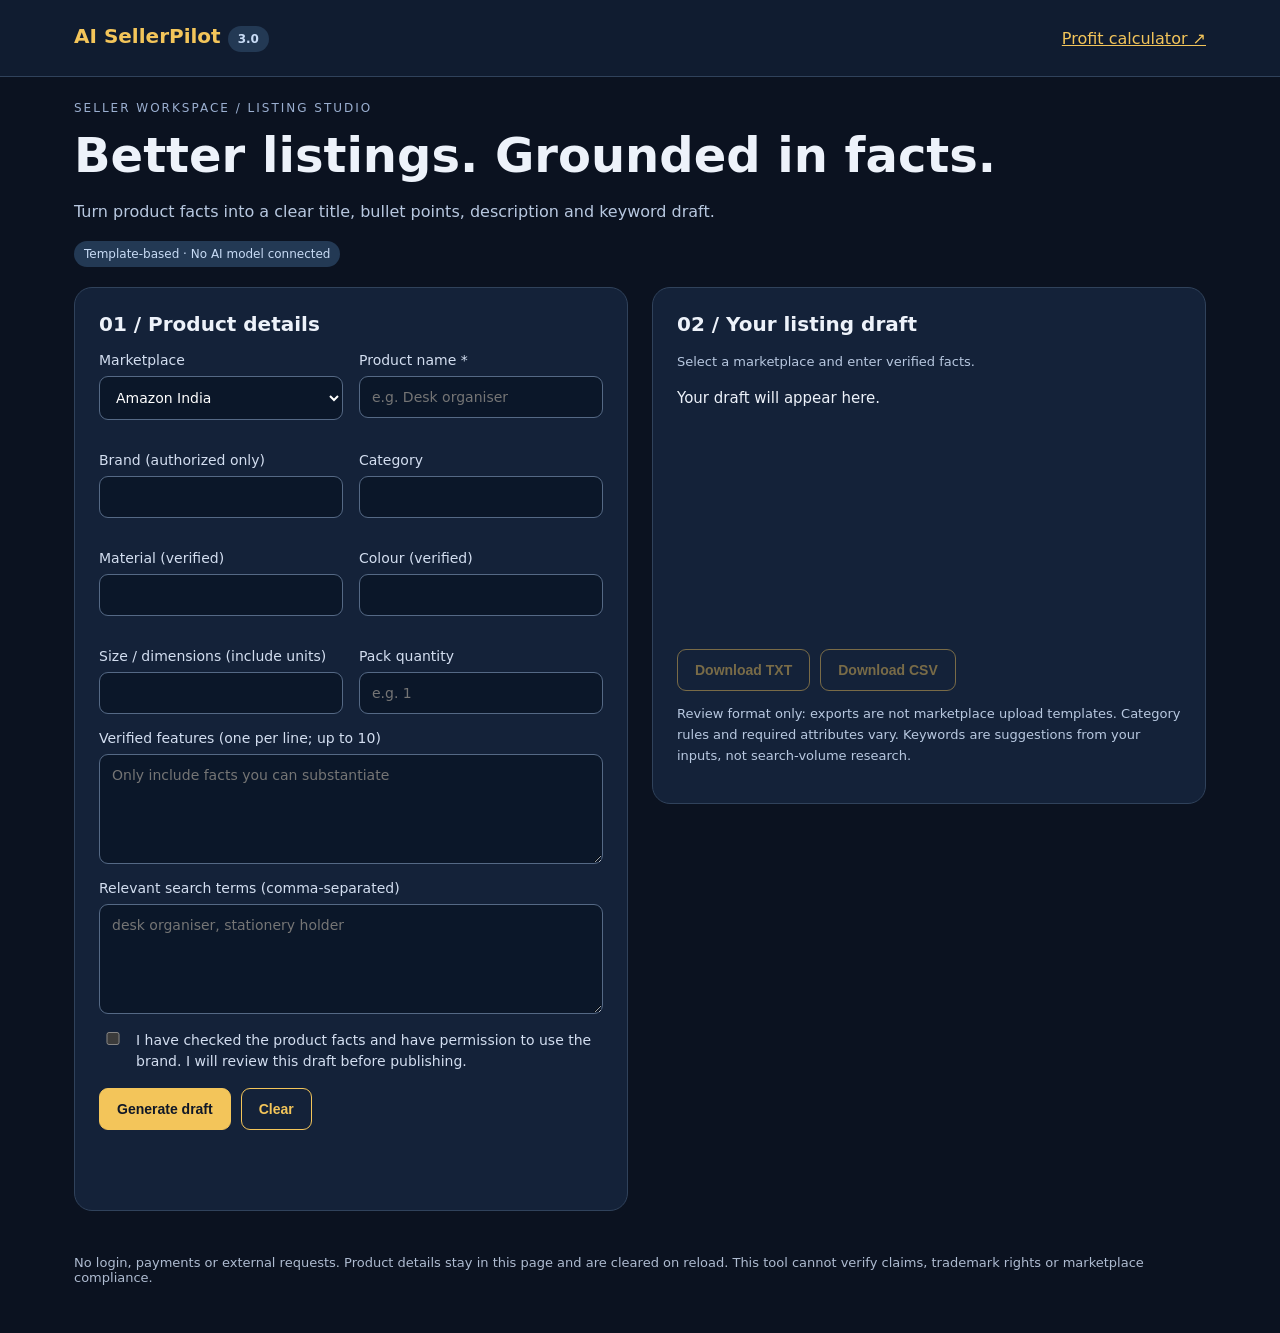
==== listing.html @ 6c06c301 "Complete Version 3.0 Listing Studio and fix profit planner Add template-based Amazon India, Flipkart" ====
<!doctype html>
<html lang="en"><head><meta charset="utf-8"><meta name="viewport" content="width=device-width,initial-scale=1"><title>Listing Studio • AI SellerPilot 3.0</title>
<style>
:root{color-scheme:dark;font:16px system-ui,sans-serif;background:#0b1220;color:#edf2fa}*{box-sizing:border-box}body{margin:0}a{color:#f3c55a}header{border-bottom:1px solid #30425b;background:#101c30}nav,main{max-width:1180px;margin:auto;padding:24px}nav{display:flex;align-items:center;justify-content:space-between;gap:20px;flex-wrap:wrap}.brand{font-size:20px;font-weight:800;text-decoration:none}.tag{color:#9bafd0;font-size:12px;letter-spacing:2px}h1{font-size:clamp(30px,5vw,48px);margin:12px 0}h2{font-size:20px;margin-top:0}p{line-height:1.6;color:#b8c8e0}.layout{display:grid;grid-template-columns:1fr 1fr;gap:24px;align-items:start}.panel{min-width:0;background:#142239;border:1px solid #30425b;border-radius:18px;padding:24px;margin:20px 0}.grid{display:grid;grid-template-columns:1fr 1fr;gap:16px}label{display:block;font-size:14px;color:#d3def0;margin-bottom:16px}input,select,textarea{display:block;width:100%;margin-top:8px;background:#0b1729;border:1px solid #556985;border-radius:9px;padding:12px;color:#fff;font:inherit}textarea{min-height:110px;resize:vertical}button{padding:12px 17px;border-radius:9px;border:1px solid #f3c55a;background:#f3c55a;color:#101827;font-weight:750;font-size:14px;cursor:pointer}button.secondary{background:transparent;color:#f3c55a}button:disabled{opacity:.45;cursor:not-allowed}.actions{display:flex;gap:10px;flex-wrap:wrap}input:focus-visible,textarea:focus-visible,select:focus-visible,button:focus-visible,a:focus-visible{outline:3px solid #85bbff;outline-offset:3px}.check{display:flex;gap:10px;align-items:flex-start;line-height:1.5}.check input{width:20px;flex-shrink:0;margin-top:2px}.note{font-size:13px}.status{min-height:24px;color:#f5d58b}pre{font:15px/1.7 system-ui;white-space:pre-wrap;overflow-wrap:anywhere;margin:0}#result{min-height:250px}.pill{display:inline-block;padding:6px 10px;background:#233954;border-radius:30px;color:#c8dbf5;font-size:12px}footer{padding:24px 0;font-size:13px;color:#aebbd0}@media(max-width:800px){.layout{grid-template-columns:1fr}.panel{margin:10px 0}nav,main{padding:16px}}@media(max-width:440px){.grid{grid-template-columns:1fr;gap:0}.panel{padding:18px}}
</style></head><body><header><nav aria-label="Main navigation"><a class="brand" href="index.html">AI SellerPilot <span class="pill">3.0</span></a><a href="index.html">Profit calculator ↗</a></nav></header><main><div class="tag">SELLER WORKSPACE / LISTING STUDIO</div><h1>Better listings. Grounded in facts.</h1><p>Turn product facts into a clear title, bullet points, description and keyword draft.</p><span class="pill">Template-based · No AI model connected</span>
<div class="layout"><section class="panel"><h2>01 / Product details</h2><form id="listing-form" novalidate><div class="grid"><label>Marketplace<select id="market"><option>Amazon India</option><option>Flipkart</option><option>Meesho</option></select></label><label>Product name *<input id="name" maxlength="120" required placeholder="e.g. Desk organiser"></label><label>Brand (authorized only)<input id="brand" maxlength="70"></label><label>Category<input id="category" maxlength="80"></label><label>Material (verified)<input id="material" maxlength="100"></label><label>Colour (verified)<input id="colour" maxlength="60"></label><label>Size / dimensions (include units)<input id="size" maxlength="100"></label><label>Pack quantity<input id="quantity" type="number" min="1" max="10000" step="1" placeholder="e.g. 1"></label></div><label>Verified features (one per line; up to 10)<textarea id="features" maxlength="2000" placeholder="Only include facts you can substantiate"></textarea></label><label>Relevant search terms (comma-separated)<textarea id="terms" maxlength="1000" placeholder="desk organiser, stationery holder"></textarea></label><label class="check"><input type="checkbox" id="confirmed">I have checked the product facts and have permission to use the brand. I will review this draft before publishing.</label><div class="actions"><button type="submit">Generate draft</button><button type="reset" class="secondary">Clear</button></div><p class="status" id="status" role="status" aria-live="polite"></p></form></section>
<section class="panel"><h2>02 / Your listing draft</h2><p class="note" id="guidance">Select a marketplace and enter verified facts.</p><pre id="result">Your draft will appear here.</pre><p class="note" id="counts"></p><div class="actions"><button id="txt" class="secondary" disabled>Download TXT</button><button id="csv" class="secondary" disabled>Download CSV</button></div><p class="note">Review format only: exports are not marketplace upload templates. Category rules and required attributes vary. Keywords are suggestions from your inputs, not search-volume research.</p></section></div><footer>No login, payments or external requests. Product details stay in this page and are cleared on reload. This tool cannot verify claims, trademark rights or marketplace compliance.</footer></main>
<script src="listing.js"></script></body></html>
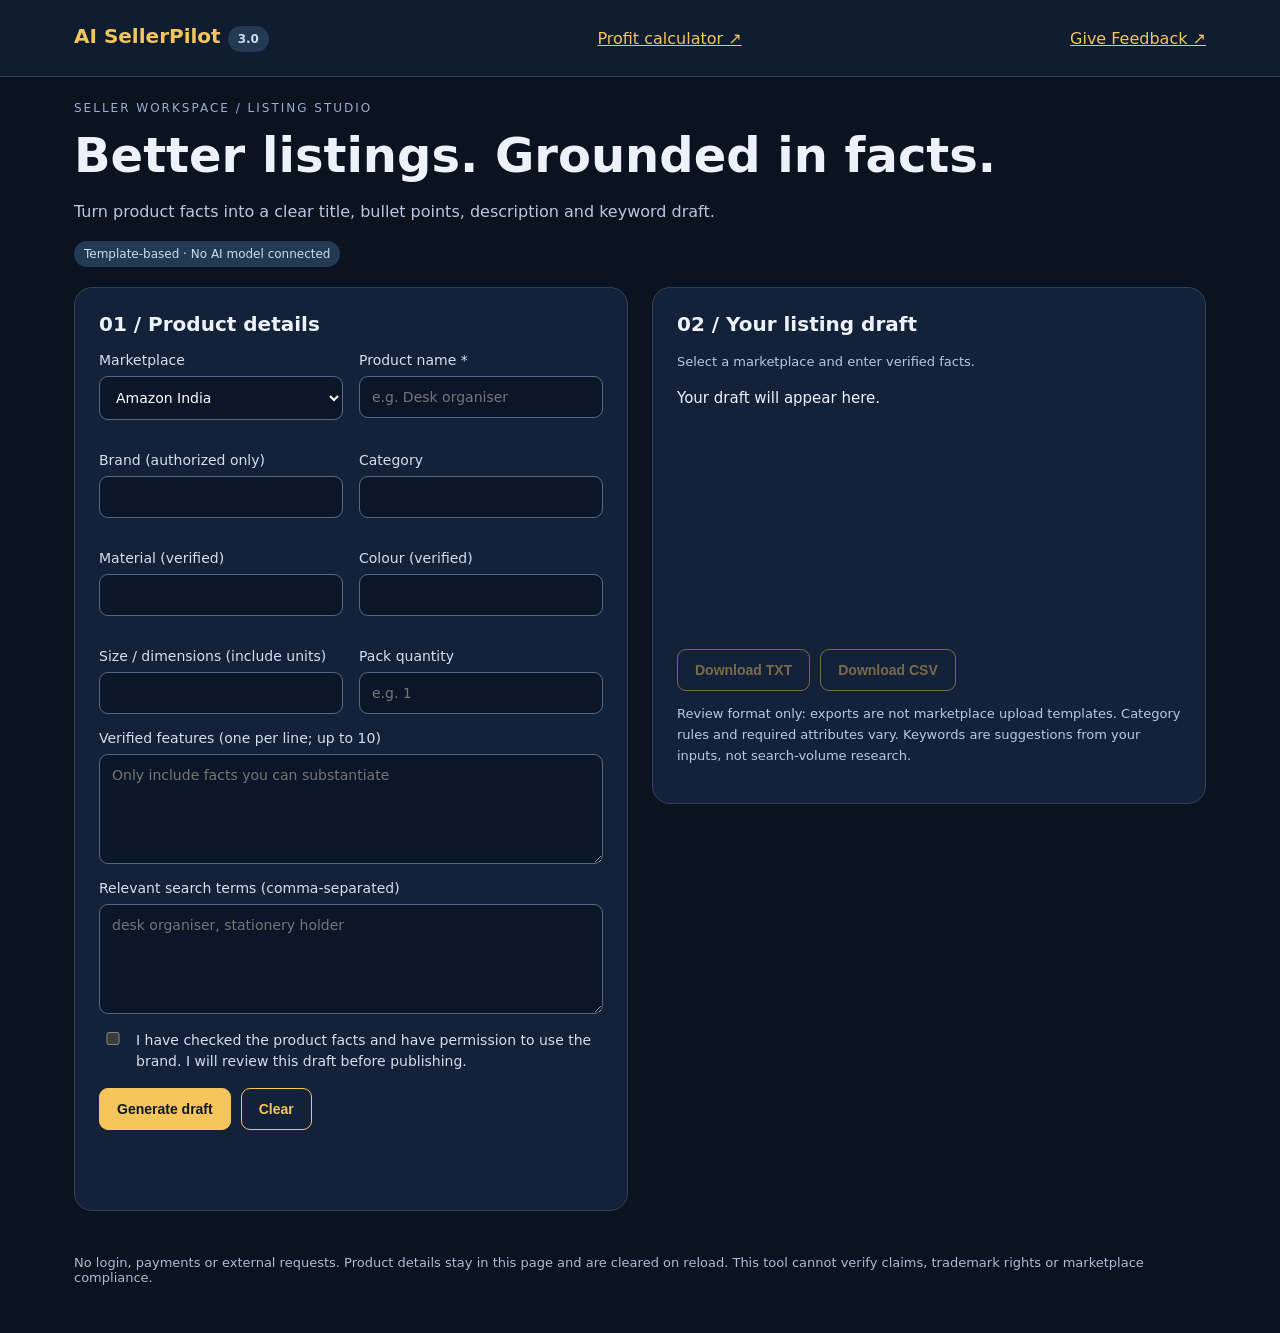
==== commit 39aa55af: "Add accessible feedback form link to listing.html" ====
--- a/listing.html
+++ b/listing.html
@@ -2,7 +2,7 @@
 <html lang="en"><head><meta charset="utf-8"><meta name="viewport" content="width=device-width,initial-scale=1"><title>Listing Studio • AI SellerPilot 3.0</title>
 <style>
 :root{color-scheme:dark;font:16px system-ui,sans-serif;background:#0b1220;color:#edf2fa}*{box-sizing:border-box}body{margin:0}a{color:#f3c55a}header{border-bottom:1px solid #30425b;background:#101c30}nav,main{max-width:1180px;margin:auto;padding:24px}nav{display:flex;align-items:center;justify-content:space-between;gap:20px;flex-wrap:wrap}.brand{font-size:20px;font-weight:800;text-decoration:none}.tag{color:#9bafd0;font-size:12px;letter-spacing:2px}h1{font-size:clamp(30px,5vw,48px);margin:12px 0}h2{font-size:20px;margin-top:0}p{line-height:1.6;color:#b8c8e0}.layout{display:grid;grid-template-columns:1fr 1fr;gap:24px;align-items:start}.panel{min-width:0;background:#142239;border:1px solid #30425b;border-radius:18px;padding:24px;margin:20px 0}.grid{display:grid;grid-template-columns:1fr 1fr;gap:16px}label{display:block;font-size:14px;color:#d3def0;margin-bottom:16px}input,select,textarea{display:block;width:100%;margin-top:8px;background:#0b1729;border:1px solid #556985;border-radius:9px;padding:12px;color:#fff;font:inherit}textarea{min-height:110px;resize:vertical}button{padding:12px 17px;border-radius:9px;border:1px solid #f3c55a;background:#f3c55a;color:#101827;font-weight:750;font-size:14px;cursor:pointer}button.secondary{background:transparent;color:#f3c55a}button:disabled{opacity:.45;cursor:not-allowed}.actions{display:flex;gap:10px;flex-wrap:wrap}input:focus-visible,textarea:focus-visible,select:focus-visible,button:focus-visible,a:focus-visible{outline:3px solid #85bbff;outline-offset:3px}.check{display:flex;gap:10px;align-items:flex-start;line-height:1.5}.check input{width:20px;flex-shrink:0;margin-top:2px}.note{font-size:13px}.status{min-height:24px;color:#f5d58b}pre{font:15px/1.7 system-ui;white-space:pre-wrap;overflow-wrap:anywhere;margin:0}#result{min-height:250px}.pill{display:inline-block;padding:6px 10px;background:#233954;border-radius:30px;color:#c8dbf5;font-size:12px}footer{padding:24px 0;font-size:13px;color:#aebbd0}@media(max-width:800px){.layout{grid-template-columns:1fr}.panel{margin:10px 0}nav,main{padding:16px}}@media(max-width:440px){.grid{grid-template-columns:1fr;gap:0}.panel{padding:18px}}
-</style></head><body><header><nav aria-label="Main navigation"><a class="brand" href="index.html">AI SellerPilot <span class="pill">3.0</span></a><a href="index.html">Profit calculator ↗</a></nav></header><main><div class="tag">SELLER WORKSPACE / LISTING STUDIO</div><h1>Better listings. Grounded in facts.</h1><p>Turn product facts into a clear title, bullet points, description and keyword draft.</p><span class="pill">Template-based · No AI model connected</span>
+</style></head><body><header><nav aria-label="Main navigation"><a class="brand" href="index.html">AI SellerPilot <span class="pill">3.0</span></a><a href="index.html">Profit calculator ↗</a><a href="https://docs.google.com/forms/d/e/1FAIpQLSeM1rBS4YeqHD3VyHbS-gMjqbxgYlLzSdxD7QoHNA4dIBgzLw/viewform?usp=header" target="_blank" rel="noopener noreferrer" aria-label="Give feedback on AI SellerPilot (opens in a new tab)">Give Feedback ↗</a></nav></header><main><div class="tag">SELLER WORKSPACE / LISTING STUDIO</div><h1>Better listings. Grounded in facts.</h1><p>Turn product facts into a clear title, bullet points, description and keyword draft.</p><span class="pill">Template-based · No AI model connected</span>
 <div class="layout"><section class="panel"><h2>01 / Product details</h2><form id="listing-form" novalidate><div class="grid"><label>Marketplace<select id="market"><option>Amazon India</option><option>Flipkart</option><option>Meesho</option></select></label><label>Product name *<input id="name" maxlength="120" required placeholder="e.g. Desk organiser"></label><label>Brand (authorized only)<input id="brand" maxlength="70"></label><label>Category<input id="category" maxlength="80"></label><label>Material (verified)<input id="material" maxlength="100"></label><label>Colour (verified)<input id="colour" maxlength="60"></label><label>Size / dimensions (include units)<input id="size" maxlength="100"></label><label>Pack quantity<input id="quantity" type="number" min="1" max="10000" step="1" placeholder="e.g. 1"></label></div><label>Verified features (one per line; up to 10)<textarea id="features" maxlength="2000" placeholder="Only include facts you can substantiate"></textarea></label><label>Relevant search terms (comma-separated)<textarea id="terms" maxlength="1000" placeholder="desk organiser, stationery holder"></textarea></label><label class="check"><input type="checkbox" id="confirmed">I have checked the product facts and have permission to use the brand. I will review this draft before publishing.</label><div class="actions"><button type="submit">Generate draft</button><button type="reset" class="secondary">Clear</button></div><p class="status" id="status" role="status" aria-live="polite"></p></form></section>
 <section class="panel"><h2>02 / Your listing draft</h2><p class="note" id="guidance">Select a marketplace and enter verified facts.</p><pre id="result">Your draft will appear here.</pre><p class="note" id="counts"></p><div class="actions"><button id="txt" class="secondary" disabled>Download TXT</button><button id="csv" class="secondary" disabled>Download CSV</button></div><p class="note">Review format only: exports are not marketplace upload templates. Category rules and required attributes vary. Keywords are suggestions from your inputs, not search-volume research.</p></section></div><footer>No login, payments or external requests. Product details stay in this page and are cleared on reload. This tool cannot verify claims, trademark rights or marketplace compliance.</footer></main>
 <script src="listing.js"></script></body></html>
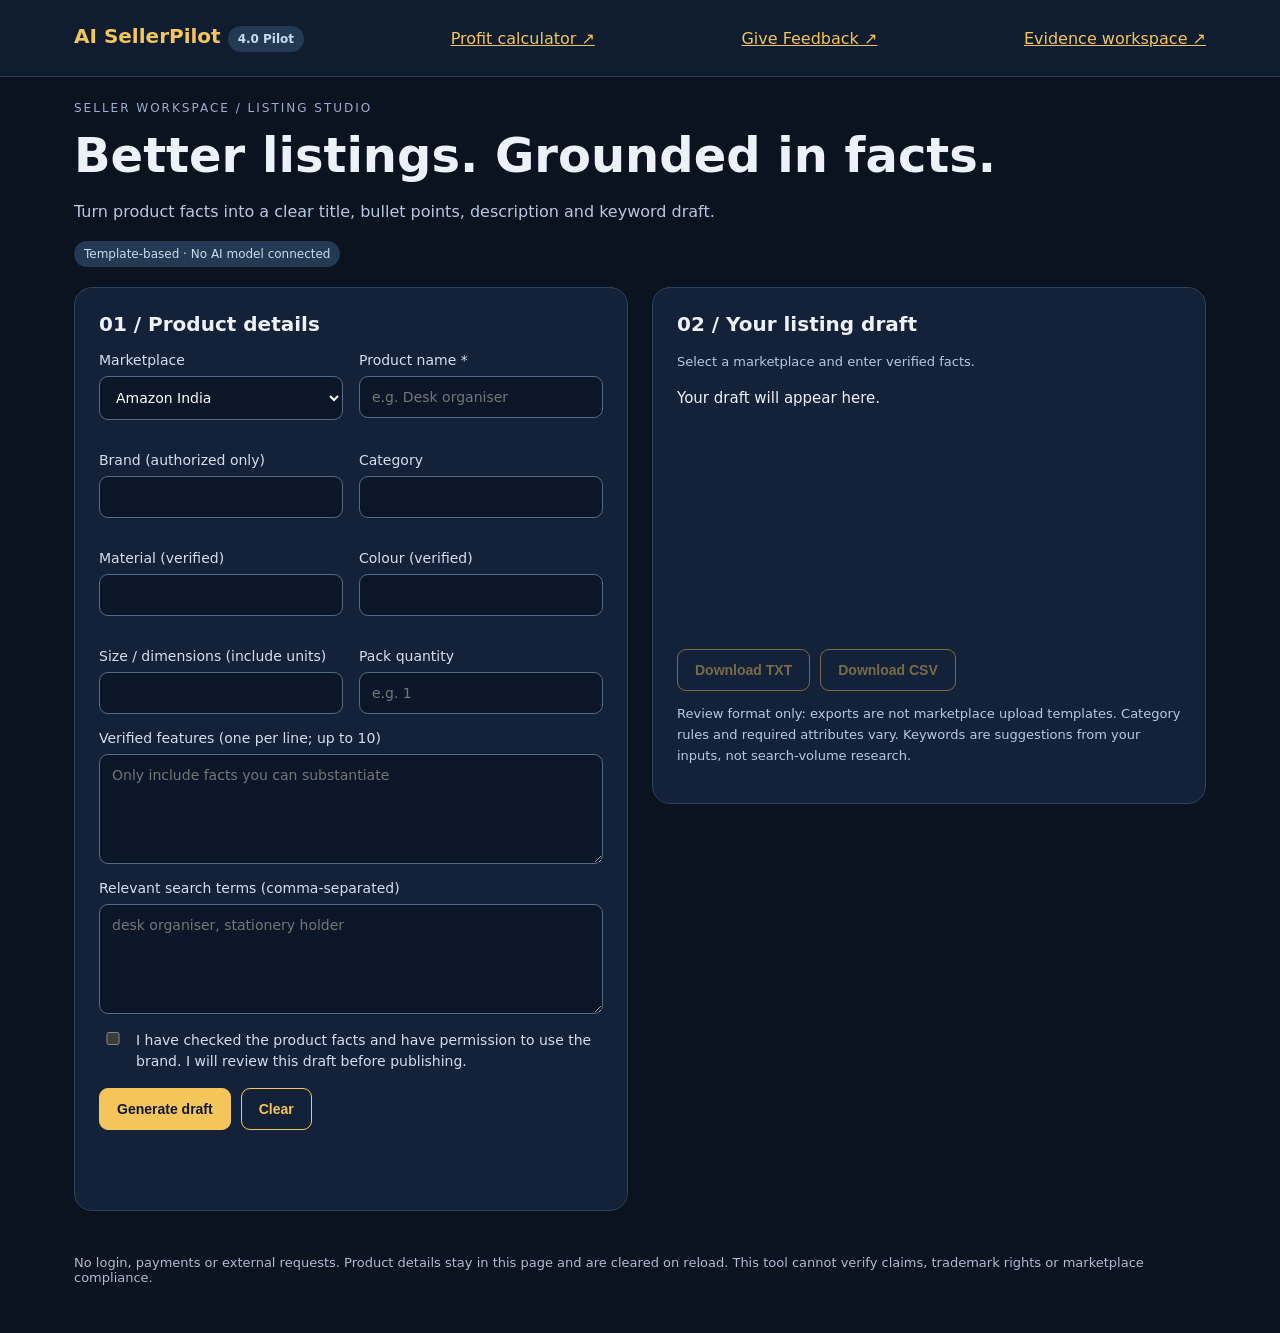
==== commit d731e85e: "Add V4 Pilot evidence workspace with safe local records and exports" ====
--- a/listing.html
+++ b/listing.html
@@ -1,8 +1,8 @@
 <!doctype html>
-<html lang="en"><head><meta charset="utf-8"><meta name="viewport" content="width=device-width,initial-scale=1"><title>Listing Studio • AI SellerPilot 3.0</title>
+<html lang="en"><head><meta charset="utf-8"><meta name="viewport" content="width=device-width,initial-scale=1"><title>Listing Studio • AI SellerPilot 4.0 Pilot</title>
 <style>
 :root{color-scheme:dark;font:16px system-ui,sans-serif;background:#0b1220;color:#edf2fa}*{box-sizing:border-box}body{margin:0}a{color:#f3c55a}header{border-bottom:1px solid #30425b;background:#101c30}nav,main{max-width:1180px;margin:auto;padding:24px}nav{display:flex;align-items:center;justify-content:space-between;gap:20px;flex-wrap:wrap}.brand{font-size:20px;font-weight:800;text-decoration:none}.tag{color:#9bafd0;font-size:12px;letter-spacing:2px}h1{font-size:clamp(30px,5vw,48px);margin:12px 0}h2{font-size:20px;margin-top:0}p{line-height:1.6;color:#b8c8e0}.layout{display:grid;grid-template-columns:1fr 1fr;gap:24px;align-items:start}.panel{min-width:0;background:#142239;border:1px solid #30425b;border-radius:18px;padding:24px;margin:20px 0}.grid{display:grid;grid-template-columns:1fr 1fr;gap:16px}label{display:block;font-size:14px;color:#d3def0;margin-bottom:16px}input,select,textarea{display:block;width:100%;margin-top:8px;background:#0b1729;border:1px solid #556985;border-radius:9px;padding:12px;color:#fff;font:inherit}textarea{min-height:110px;resize:vertical}button{padding:12px 17px;border-radius:9px;border:1px solid #f3c55a;background:#f3c55a;color:#101827;font-weight:750;font-size:14px;cursor:pointer}button.secondary{background:transparent;color:#f3c55a}button:disabled{opacity:.45;cursor:not-allowed}.actions{display:flex;gap:10px;flex-wrap:wrap}input:focus-visible,textarea:focus-visible,select:focus-visible,button:focus-visible,a:focus-visible{outline:3px solid #85bbff;outline-offset:3px}.check{display:flex;gap:10px;align-items:flex-start;line-height:1.5}.check input{width:20px;flex-shrink:0;margin-top:2px}.note{font-size:13px}.status{min-height:24px;color:#f5d58b}pre{font:15px/1.7 system-ui;white-space:pre-wrap;overflow-wrap:anywhere;margin:0}#result{min-height:250px}.pill{display:inline-block;padding:6px 10px;background:#233954;border-radius:30px;color:#c8dbf5;font-size:12px}footer{padding:24px 0;font-size:13px;color:#aebbd0}@media(max-width:800px){.layout{grid-template-columns:1fr}.panel{margin:10px 0}nav,main{padding:16px}}@media(max-width:440px){.grid{grid-template-columns:1fr;gap:0}.panel{padding:18px}}
-</style></head><body><header><nav aria-label="Main navigation"><a class="brand" href="index.html">AI SellerPilot <span class="pill">3.0</span></a><a href="index.html">Profit calculator ↗</a><a href="https://docs.google.com/forms/d/e/1FAIpQLSeM1rBS4YeqHD3VyHbS-gMjqbxgYlLzSdxD7QoHNA4dIBgzLw/viewform?usp=header" target="_blank" rel="noopener noreferrer" aria-label="Give feedback on AI SellerPilot (opens in a new tab)">Give Feedback ↗</a></nav></header><main><div class="tag">SELLER WORKSPACE / LISTING STUDIO</div><h1>Better listings. Grounded in facts.</h1><p>Turn product facts into a clear title, bullet points, description and keyword draft.</p><span class="pill">Template-based · No AI model connected</span>
+</style></head><body><header><nav aria-label="Main navigation"><a class="brand" href="index.html">AI SellerPilot <span class="pill">4.0 Pilot</span></a><a href="index.html">Profit calculator ↗</a><a href="https://docs.google.com/forms/d/e/1FAIpQLSeM1rBS4YeqHD3VyHbS-gMjqbxgYlLzSdxD7QoHNA4dIBgzLw/viewform?usp=header" target="_blank" rel="noopener noreferrer" aria-label="Give feedback on AI SellerPilot (opens in a new tab)">Give Feedback ↗</a><a href="workspace.html">Evidence workspace ↗</a></nav></header><main><div class="tag">SELLER WORKSPACE / LISTING STUDIO</div><h1>Better listings. Grounded in facts.</h1><p>Turn product facts into a clear title, bullet points, description and keyword draft.</p><span class="pill">Template-based · No AI model connected</span>
 <div class="layout"><section class="panel"><h2>01 / Product details</h2><form id="listing-form" novalidate><div class="grid"><label>Marketplace<select id="market"><option>Amazon India</option><option>Flipkart</option><option>Meesho</option></select></label><label>Product name *<input id="name" maxlength="120" required placeholder="e.g. Desk organiser"></label><label>Brand (authorized only)<input id="brand" maxlength="70"></label><label>Category<input id="category" maxlength="80"></label><label>Material (verified)<input id="material" maxlength="100"></label><label>Colour (verified)<input id="colour" maxlength="60"></label><label>Size / dimensions (include units)<input id="size" maxlength="100"></label><label>Pack quantity<input id="quantity" type="number" min="1" max="10000" step="1" placeholder="e.g. 1"></label></div><label>Verified features (one per line; up to 10)<textarea id="features" maxlength="2000" placeholder="Only include facts you can substantiate"></textarea></label><label>Relevant search terms (comma-separated)<textarea id="terms" maxlength="1000" placeholder="desk organiser, stationery holder"></textarea></label><label class="check"><input type="checkbox" id="confirmed">I have checked the product facts and have permission to use the brand. I will review this draft before publishing.</label><div class="actions"><button type="submit">Generate draft</button><button type="reset" class="secondary">Clear</button></div><p class="status" id="status" role="status" aria-live="polite"></p></form></section>
 <section class="panel"><h2>02 / Your listing draft</h2><p class="note" id="guidance">Select a marketplace and enter verified facts.</p><pre id="result">Your draft will appear here.</pre><p class="note" id="counts"></p><div class="actions"><button id="txt" class="secondary" disabled>Download TXT</button><button id="csv" class="secondary" disabled>Download CSV</button></div><p class="note">Review format only: exports are not marketplace upload templates. Category rules and required attributes vary. Keywords are suggestions from your inputs, not search-volume research.</p></section></div><footer>No login, payments or external requests. Product details stay in this page and are cleared on reload. This tool cannot verify claims, trademark rights or marketplace compliance.</footer></main>
 <script src="listing.js"></script></body></html>
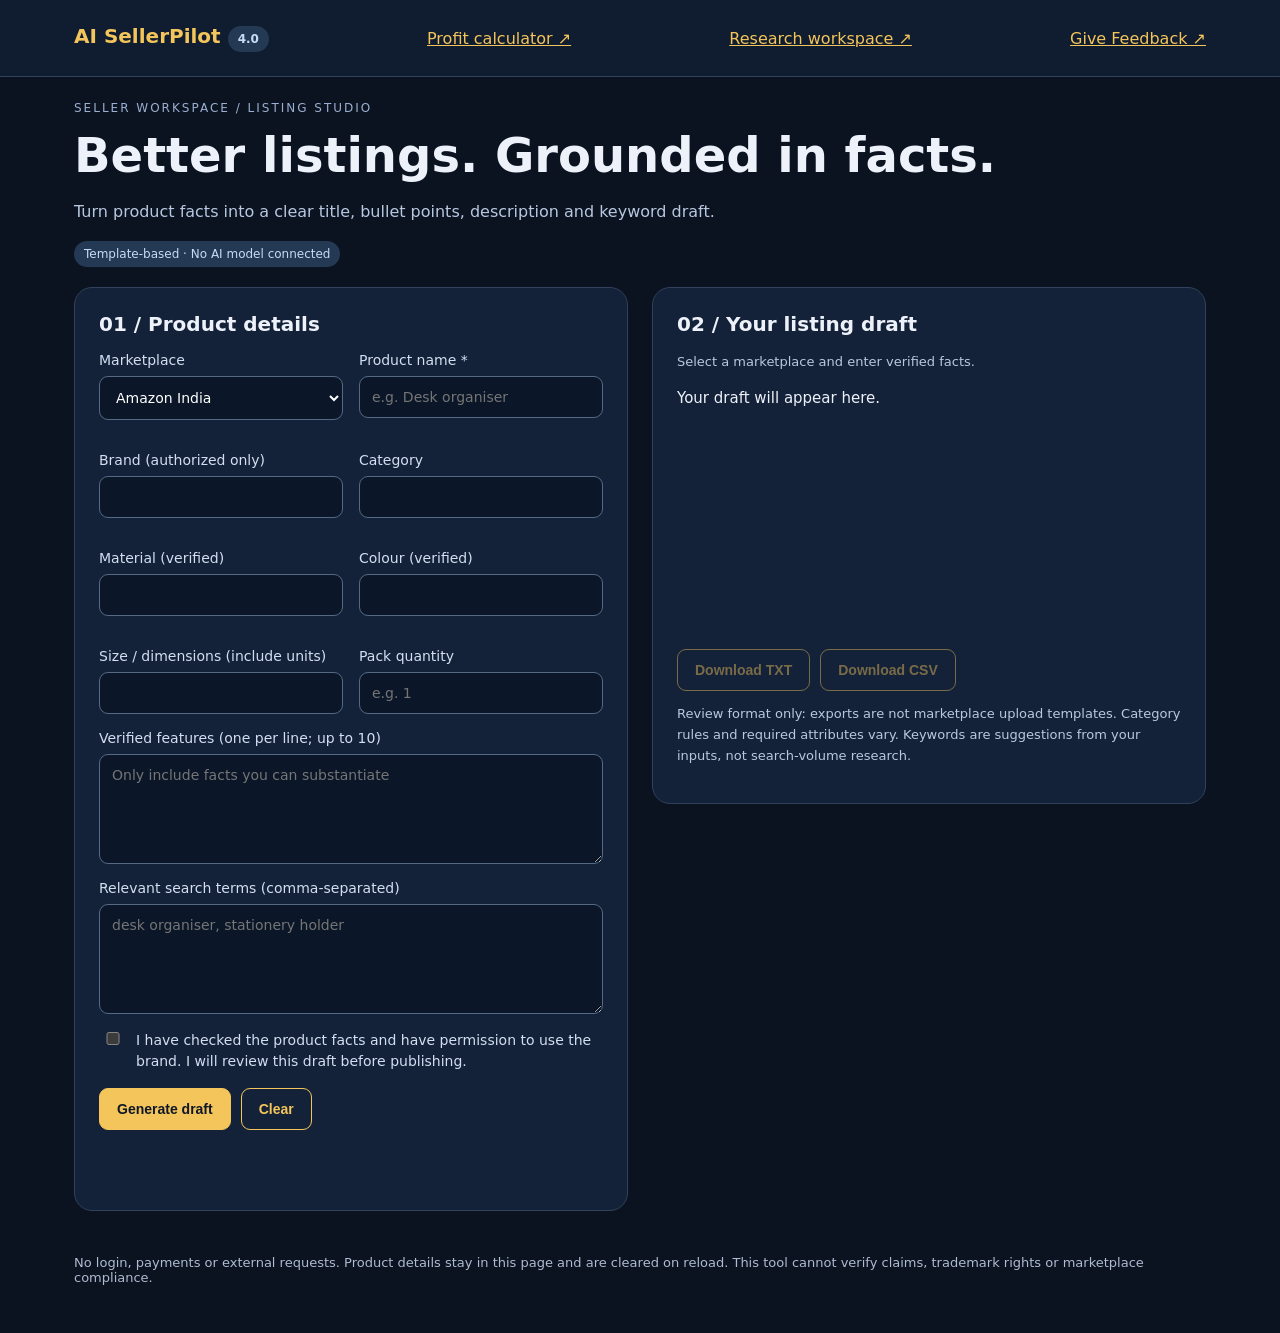
==== commit 88294f89: "Add V4 free research workspace and security hardening" ====
--- a/listing.html
+++ b/listing.html
@@ -1,8 +1,8 @@
 <!doctype html>
-<html lang="en"><head><meta charset="utf-8"><meta name="viewport" content="width=device-width,initial-scale=1"><title>Listing Studio • AI SellerPilot 4.0 Pilot</title>
+<html lang="en"><head><meta charset="utf-8"><meta name="referrer" content="no-referrer"><meta http-equiv="Content-Security-Policy" content="default-src 'self'; script-src 'self'; style-src 'self' 'unsafe-inline'; connect-src 'none'; img-src 'self' data:; object-src 'none'; base-uri 'none'; form-action 'none'"><meta name="viewport" content="width=device-width,initial-scale=1"><title>Listing Studio • AI SellerPilot 4.0</title>
 <style>
 :root{color-scheme:dark;font:16px system-ui,sans-serif;background:#0b1220;color:#edf2fa}*{box-sizing:border-box}body{margin:0}a{color:#f3c55a}header{border-bottom:1px solid #30425b;background:#101c30}nav,main{max-width:1180px;margin:auto;padding:24px}nav{display:flex;align-items:center;justify-content:space-between;gap:20px;flex-wrap:wrap}.brand{font-size:20px;font-weight:800;text-decoration:none}.tag{color:#9bafd0;font-size:12px;letter-spacing:2px}h1{font-size:clamp(30px,5vw,48px);margin:12px 0}h2{font-size:20px;margin-top:0}p{line-height:1.6;color:#b8c8e0}.layout{display:grid;grid-template-columns:1fr 1fr;gap:24px;align-items:start}.panel{min-width:0;background:#142239;border:1px solid #30425b;border-radius:18px;padding:24px;margin:20px 0}.grid{display:grid;grid-template-columns:1fr 1fr;gap:16px}label{display:block;font-size:14px;color:#d3def0;margin-bottom:16px}input,select,textarea{display:block;width:100%;margin-top:8px;background:#0b1729;border:1px solid #556985;border-radius:9px;padding:12px;color:#fff;font:inherit}textarea{min-height:110px;resize:vertical}button{padding:12px 17px;border-radius:9px;border:1px solid #f3c55a;background:#f3c55a;color:#101827;font-weight:750;font-size:14px;cursor:pointer}button.secondary{background:transparent;color:#f3c55a}button:disabled{opacity:.45;cursor:not-allowed}.actions{display:flex;gap:10px;flex-wrap:wrap}input:focus-visible,textarea:focus-visible,select:focus-visible,button:focus-visible,a:focus-visible{outline:3px solid #85bbff;outline-offset:3px}.check{display:flex;gap:10px;align-items:flex-start;line-height:1.5}.check input{width:20px;flex-shrink:0;margin-top:2px}.note{font-size:13px}.status{min-height:24px;color:#f5d58b}pre{font:15px/1.7 system-ui;white-space:pre-wrap;overflow-wrap:anywhere;margin:0}#result{min-height:250px}.pill{display:inline-block;padding:6px 10px;background:#233954;border-radius:30px;color:#c8dbf5;font-size:12px}footer{padding:24px 0;font-size:13px;color:#aebbd0}@media(max-width:800px){.layout{grid-template-columns:1fr}.panel{margin:10px 0}nav,main{padding:16px}}@media(max-width:440px){.grid{grid-template-columns:1fr;gap:0}.panel{padding:18px}}
-</style></head><body><header><nav aria-label="Main navigation"><a class="brand" href="index.html">AI SellerPilot <span class="pill">4.0 Pilot</span></a><a href="index.html">Profit calculator ↗</a><a href="https://docs.google.com/forms/d/e/1FAIpQLSeM1rBS4YeqHD3VyHbS-gMjqbxgYlLzSdxD7QoHNA4dIBgzLw/viewform?usp=header" target="_blank" rel="noopener noreferrer" aria-label="Give feedback on AI SellerPilot (opens in a new tab)">Give Feedback ↗</a><a href="workspace.html">Evidence workspace ↗</a></nav></header><main><div class="tag">SELLER WORKSPACE / LISTING STUDIO</div><h1>Better listings. Grounded in facts.</h1><p>Turn product facts into a clear title, bullet points, description and keyword draft.</p><span class="pill">Template-based · No AI model connected</span>
+</style></head><body><header><nav aria-label="Main navigation"><a class="brand" href="index.html">AI SellerPilot <span class="pill">4.0</span></a><a href="index.html">Profit calculator ↗</a><a href="workspace.html">Research workspace ↗</a><a href="https://docs.google.com/forms/d/e/1FAIpQLSeM1rBS4YeqHD3VyHbS-gMjqbxgYlLzSdxD7QoHNA4dIBgzLw/viewform?usp=header" target="_blank" rel="noopener noreferrer" aria-label="Give feedback on AI SellerPilot (opens in a new tab)">Give Feedback ↗</a></nav></header><main><div class="tag">SELLER WORKSPACE / LISTING STUDIO</div><h1>Better listings. Grounded in facts.</h1><p>Turn product facts into a clear title, bullet points, description and keyword draft.</p><span class="pill">Template-based · No AI model connected</span>
 <div class="layout"><section class="panel"><h2>01 / Product details</h2><form id="listing-form" novalidate><div class="grid"><label>Marketplace<select id="market"><option>Amazon India</option><option>Flipkart</option><option>Meesho</option></select></label><label>Product name *<input id="name" maxlength="120" required placeholder="e.g. Desk organiser"></label><label>Brand (authorized only)<input id="brand" maxlength="70"></label><label>Category<input id="category" maxlength="80"></label><label>Material (verified)<input id="material" maxlength="100"></label><label>Colour (verified)<input id="colour" maxlength="60"></label><label>Size / dimensions (include units)<input id="size" maxlength="100"></label><label>Pack quantity<input id="quantity" type="number" min="1" max="10000" step="1" placeholder="e.g. 1"></label></div><label>Verified features (one per line; up to 10)<textarea id="features" maxlength="2000" placeholder="Only include facts you can substantiate"></textarea></label><label>Relevant search terms (comma-separated)<textarea id="terms" maxlength="1000" placeholder="desk organiser, stationery holder"></textarea></label><label class="check"><input type="checkbox" id="confirmed">I have checked the product facts and have permission to use the brand. I will review this draft before publishing.</label><div class="actions"><button type="submit">Generate draft</button><button type="reset" class="secondary">Clear</button></div><p class="status" id="status" role="status" aria-live="polite"></p></form></section>
 <section class="panel"><h2>02 / Your listing draft</h2><p class="note" id="guidance">Select a marketplace and enter verified facts.</p><pre id="result">Your draft will appear here.</pre><p class="note" id="counts"></p><div class="actions"><button id="txt" class="secondary" disabled>Download TXT</button><button id="csv" class="secondary" disabled>Download CSV</button></div><p class="note">Review format only: exports are not marketplace upload templates. Category rules and required attributes vary. Keywords are suggestions from your inputs, not search-volume research.</p></section></div><footer>No login, payments or external requests. Product details stay in this page and are cleared on reload. This tool cannot verify claims, trademark rights or marketplace compliance.</footer></main>
 <script src="listing.js"></script></body></html>
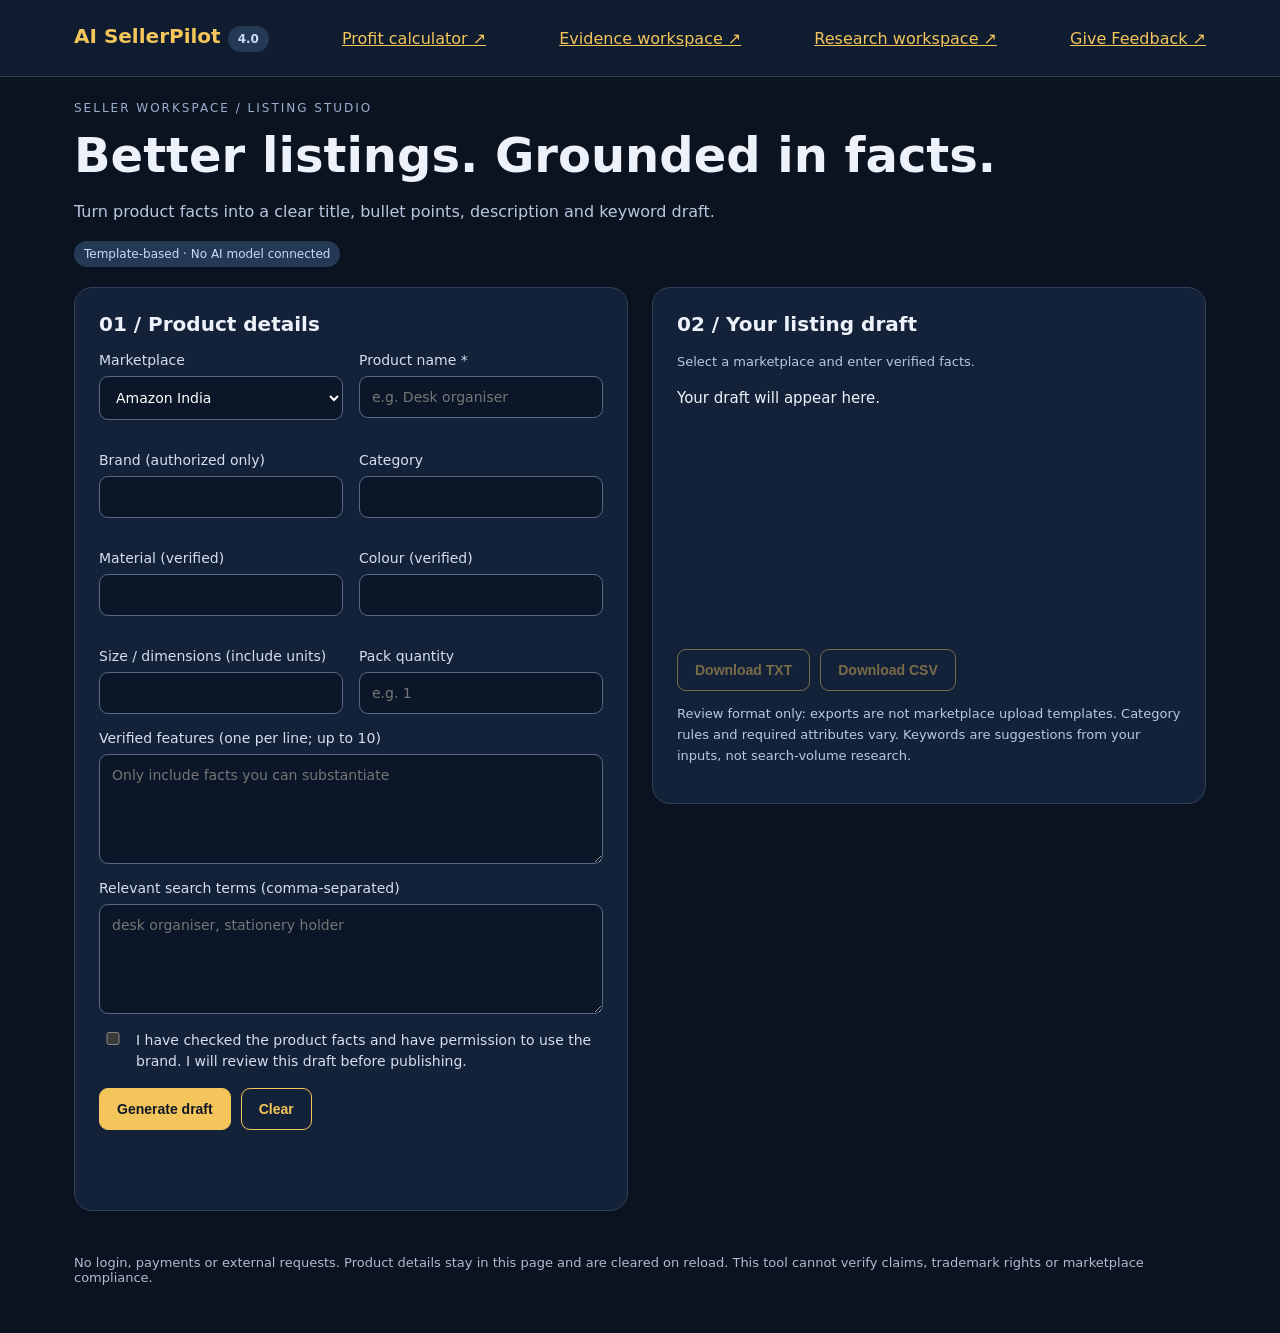
==== commit 3e66a4d4: "Integrate current V4 Pilot without replacing existing evidence or saved data" ====
--- a/listing.html
+++ b/listing.html
@@ -2,7 +2,7 @@
 <html lang="en"><head><meta charset="utf-8"><meta name="referrer" content="no-referrer"><meta http-equiv="Content-Security-Policy" content="default-src 'self'; script-src 'self'; style-src 'self' 'unsafe-inline'; connect-src 'none'; img-src 'self' data:; object-src 'none'; base-uri 'none'; form-action 'none'"><meta name="viewport" content="width=device-width,initial-scale=1"><title>Listing Studio • AI SellerPilot 4.0</title>
 <style>
 :root{color-scheme:dark;font:16px system-ui,sans-serif;background:#0b1220;color:#edf2fa}*{box-sizing:border-box}body{margin:0}a{color:#f3c55a}header{border-bottom:1px solid #30425b;background:#101c30}nav,main{max-width:1180px;margin:auto;padding:24px}nav{display:flex;align-items:center;justify-content:space-between;gap:20px;flex-wrap:wrap}.brand{font-size:20px;font-weight:800;text-decoration:none}.tag{color:#9bafd0;font-size:12px;letter-spacing:2px}h1{font-size:clamp(30px,5vw,48px);margin:12px 0}h2{font-size:20px;margin-top:0}p{line-height:1.6;color:#b8c8e0}.layout{display:grid;grid-template-columns:1fr 1fr;gap:24px;align-items:start}.panel{min-width:0;background:#142239;border:1px solid #30425b;border-radius:18px;padding:24px;margin:20px 0}.grid{display:grid;grid-template-columns:1fr 1fr;gap:16px}label{display:block;font-size:14px;color:#d3def0;margin-bottom:16px}input,select,textarea{display:block;width:100%;margin-top:8px;background:#0b1729;border:1px solid #556985;border-radius:9px;padding:12px;color:#fff;font:inherit}textarea{min-height:110px;resize:vertical}button{padding:12px 17px;border-radius:9px;border:1px solid #f3c55a;background:#f3c55a;color:#101827;font-weight:750;font-size:14px;cursor:pointer}button.secondary{background:transparent;color:#f3c55a}button:disabled{opacity:.45;cursor:not-allowed}.actions{display:flex;gap:10px;flex-wrap:wrap}input:focus-visible,textarea:focus-visible,select:focus-visible,button:focus-visible,a:focus-visible{outline:3px solid #85bbff;outline-offset:3px}.check{display:flex;gap:10px;align-items:flex-start;line-height:1.5}.check input{width:20px;flex-shrink:0;margin-top:2px}.note{font-size:13px}.status{min-height:24px;color:#f5d58b}pre{font:15px/1.7 system-ui;white-space:pre-wrap;overflow-wrap:anywhere;margin:0}#result{min-height:250px}.pill{display:inline-block;padding:6px 10px;background:#233954;border-radius:30px;color:#c8dbf5;font-size:12px}footer{padding:24px 0;font-size:13px;color:#aebbd0}@media(max-width:800px){.layout{grid-template-columns:1fr}.panel{margin:10px 0}nav,main{padding:16px}}@media(max-width:440px){.grid{grid-template-columns:1fr;gap:0}.panel{padding:18px}}
-</style></head><body><header><nav aria-label="Main navigation"><a class="brand" href="index.html">AI SellerPilot <span class="pill">4.0</span></a><a href="index.html">Profit calculator ↗</a><a href="workspace.html">Research workspace ↗</a><a href="https://docs.google.com/forms/d/e/1FAIpQLSeM1rBS4YeqHD3VyHbS-gMjqbxgYlLzSdxD7QoHNA4dIBgzLw/viewform?usp=header" target="_blank" rel="noopener noreferrer" aria-label="Give feedback on AI SellerPilot (opens in a new tab)">Give Feedback ↗</a></nav></header><main><div class="tag">SELLER WORKSPACE / LISTING STUDIO</div><h1>Better listings. Grounded in facts.</h1><p>Turn product facts into a clear title, bullet points, description and keyword draft.</p><span class="pill">Template-based · No AI model connected</span>
+</style></head><body><header><nav aria-label="Main navigation"><a class="brand" href="index.html">AI SellerPilot <span class="pill">4.0</span></a><a href="index.html">Profit calculator ↗</a><a href="workspace.html">Evidence workspace ↗</a><a href="research.html">Research workspace ↗</a><a href="https://docs.google.com/forms/d/e/1FAIpQLSeM1rBS4YeqHD3VyHbS-gMjqbxgYlLzSdxD7QoHNA4dIBgzLw/viewform?usp=header" target="_blank" rel="noopener noreferrer" aria-label="Give feedback on AI SellerPilot (opens in a new tab)">Give Feedback ↗</a></nav></header><main><div class="tag">SELLER WORKSPACE / LISTING STUDIO</div><h1>Better listings. Grounded in facts.</h1><p>Turn product facts into a clear title, bullet points, description and keyword draft.</p><span class="pill">Template-based · No AI model connected</span>
 <div class="layout"><section class="panel"><h2>01 / Product details</h2><form id="listing-form" novalidate><div class="grid"><label>Marketplace<select id="market"><option>Amazon India</option><option>Flipkart</option><option>Meesho</option></select></label><label>Product name *<input id="name" maxlength="120" required placeholder="e.g. Desk organiser"></label><label>Brand (authorized only)<input id="brand" maxlength="70"></label><label>Category<input id="category" maxlength="80"></label><label>Material (verified)<input id="material" maxlength="100"></label><label>Colour (verified)<input id="colour" maxlength="60"></label><label>Size / dimensions (include units)<input id="size" maxlength="100"></label><label>Pack quantity<input id="quantity" type="number" min="1" max="10000" step="1" placeholder="e.g. 1"></label></div><label>Verified features (one per line; up to 10)<textarea id="features" maxlength="2000" placeholder="Only include facts you can substantiate"></textarea></label><label>Relevant search terms (comma-separated)<textarea id="terms" maxlength="1000" placeholder="desk organiser, stationery holder"></textarea></label><label class="check"><input type="checkbox" id="confirmed">I have checked the product facts and have permission to use the brand. I will review this draft before publishing.</label><div class="actions"><button type="submit">Generate draft</button><button type="reset" class="secondary">Clear</button></div><p class="status" id="status" role="status" aria-live="polite"></p></form></section>
 <section class="panel"><h2>02 / Your listing draft</h2><p class="note" id="guidance">Select a marketplace and enter verified facts.</p><pre id="result">Your draft will appear here.</pre><p class="note" id="counts"></p><div class="actions"><button id="txt" class="secondary" disabled>Download TXT</button><button id="csv" class="secondary" disabled>Download CSV</button></div><p class="note">Review format only: exports are not marketplace upload templates. Category rules and required attributes vary. Keywords are suggestions from your inputs, not search-volume research.</p></section></div><footer>No login, payments or external requests. Product details stay in this page and are cleared on reload. This tool cannot verify claims, trademark rights or marketplace compliance.</footer></main>
 <script src="listing.js"></script></body></html>
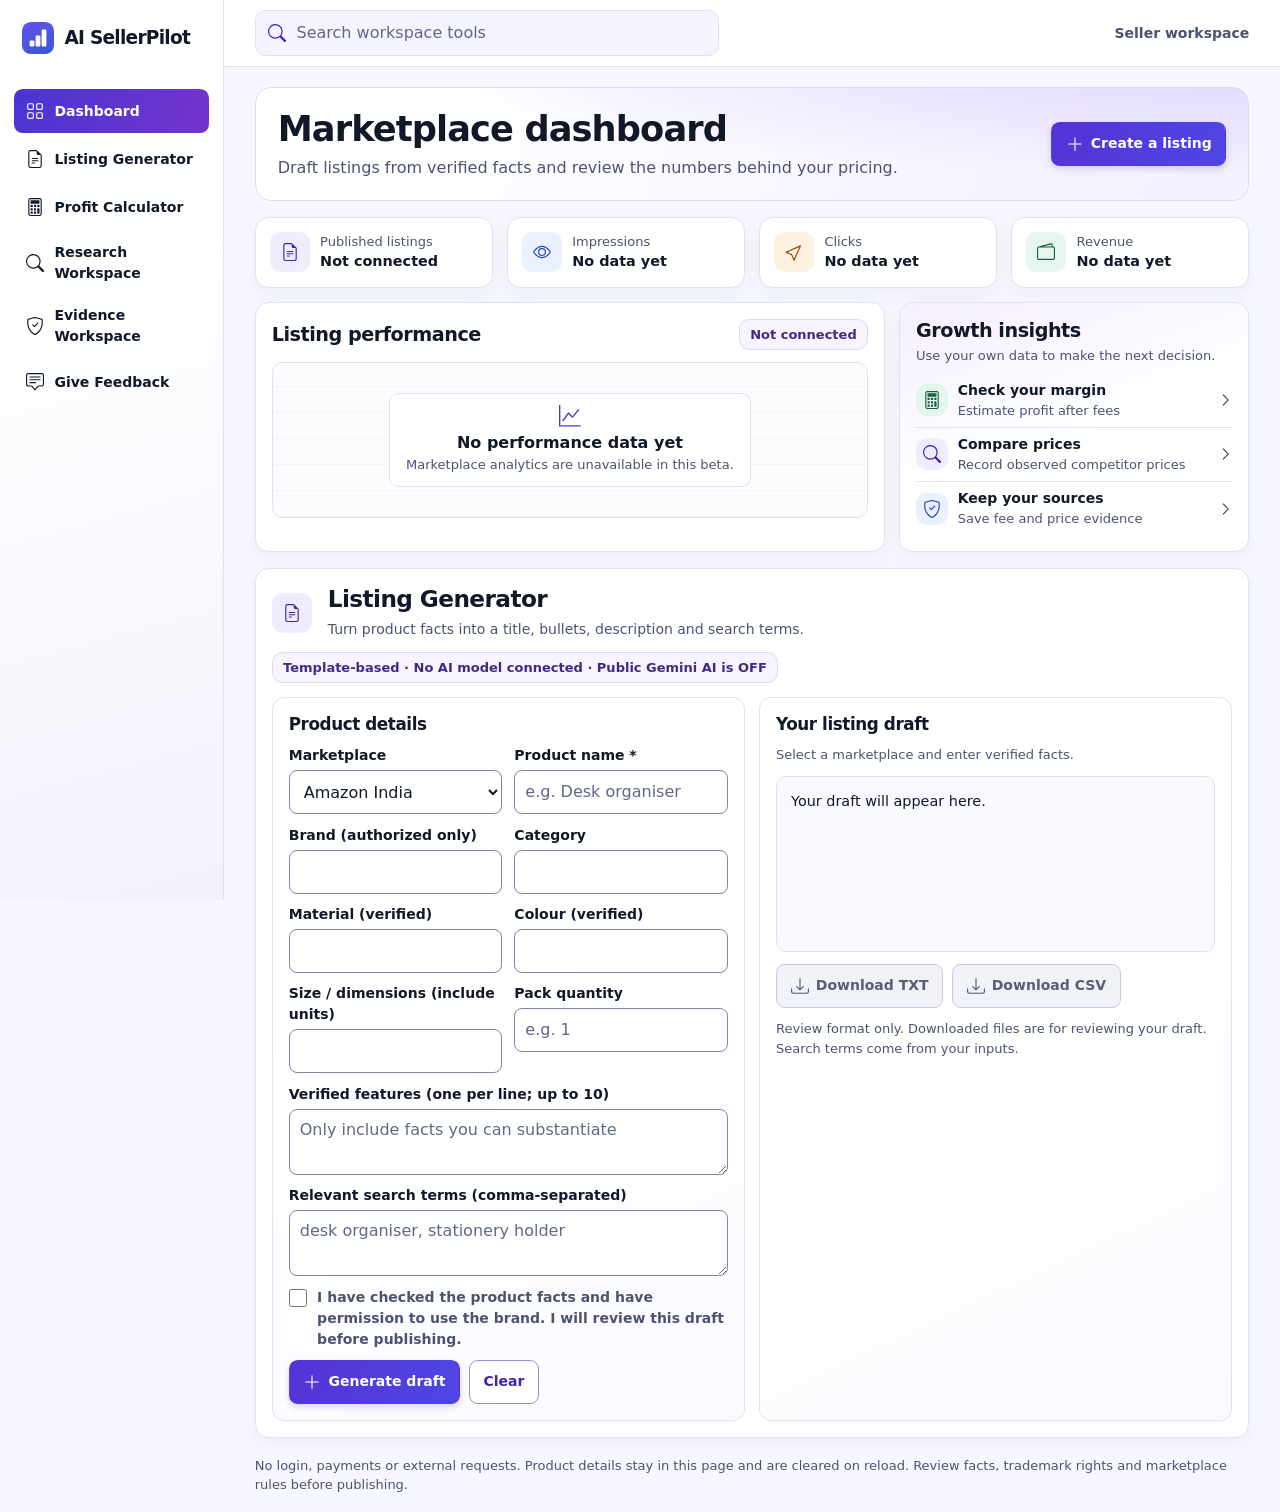
==== commit fa1cbf8e: "Redesign Listing Studio as a light seller dashboard" ====
--- a/listing.html
+++ b/listing.html
@@ -1,8 +1,142 @@
 <!doctype html>
-<html lang="en"><head><meta charset="utf-8"><meta name="referrer" content="no-referrer"><meta http-equiv="Content-Security-Policy" content="default-src 'self'; script-src 'self'; style-src 'self' 'unsafe-inline'; connect-src 'none'; img-src 'self' data:; object-src 'none'; base-uri 'none'; form-action 'none'"><meta name="viewport" content="width=device-width,initial-scale=1"><title>Listing Studio • AI SellerPilot 4.0</title>
-<style>
-:root{color-scheme:dark;font:16px system-ui,sans-serif;background:#0b1220;color:#edf2fa}*{box-sizing:border-box}body{margin:0}a{color:#f3c55a}header{border-bottom:1px solid #30425b;background:#101c30}nav,main{max-width:1180px;margin:auto;padding:24px}nav{display:flex;align-items:center;justify-content:space-between;gap:20px;flex-wrap:wrap}.brand{font-size:20px;font-weight:800;text-decoration:none}.tag{color:#9bafd0;font-size:12px;letter-spacing:2px}h1{font-size:clamp(30px,5vw,48px);margin:12px 0}h2{font-size:20px;margin-top:0}p{line-height:1.6;color:#b8c8e0}.layout{display:grid;grid-template-columns:1fr 1fr;gap:24px;align-items:start}.panel{min-width:0;background:#142239;border:1px solid #30425b;border-radius:18px;padding:24px;margin:20px 0}.grid{display:grid;grid-template-columns:1fr 1fr;gap:16px}label{display:block;font-size:14px;color:#d3def0;margin-bottom:16px}input,select,textarea{display:block;width:100%;margin-top:8px;background:#0b1729;border:1px solid #556985;border-radius:9px;padding:12px;color:#fff;font:inherit}textarea{min-height:110px;resize:vertical}button{padding:12px 17px;border-radius:9px;border:1px solid #f3c55a;background:#f3c55a;color:#101827;font-weight:750;font-size:14px;cursor:pointer}button.secondary{background:transparent;color:#f3c55a}button:disabled{opacity:.45;cursor:not-allowed}.actions{display:flex;gap:10px;flex-wrap:wrap}input:focus-visible,textarea:focus-visible,select:focus-visible,button:focus-visible,a:focus-visible{outline:3px solid #85bbff;outline-offset:3px}.check{display:flex;gap:10px;align-items:flex-start;line-height:1.5}.check input{width:20px;flex-shrink:0;margin-top:2px}.note{font-size:13px}.status{min-height:24px;color:#f5d58b}pre{font:15px/1.7 system-ui;white-space:pre-wrap;overflow-wrap:anywhere;margin:0}#result{min-height:250px}.pill{display:inline-block;padding:6px 10px;background:#233954;border-radius:30px;color:#c8dbf5;font-size:12px}footer{padding:24px 0;font-size:13px;color:#aebbd0}@media(max-width:800px){.layout{grid-template-columns:1fr}.panel{margin:10px 0}nav,main{padding:16px}}@media(max-width:440px){.grid{grid-template-columns:1fr;gap:0}.panel{padding:18px}}
-</style></head><body><header><nav aria-label="Main navigation"><a class="brand" href="index.html">AI SellerPilot <span class="pill">4.0</span></a><a href="index.html">Profit calculator ↗</a><a href="workspace.html">Evidence workspace ↗</a><a href="research.html">Research workspace ↗</a><a href="https://docs.google.com/forms/d/e/1FAIpQLSeM1rBS4YeqHD3VyHbS-gMjqbxgYlLzSdxD7QoHNA4dIBgzLw/viewform?usp=header" target="_blank" rel="noopener noreferrer" aria-label="Give feedback on AI SellerPilot (opens in a new tab)">Give Feedback ↗</a></nav></header><main><div class="tag">SELLER WORKSPACE / LISTING STUDIO</div><h1>Better listings. Grounded in facts.</h1><p>Turn product facts into a clear title, bullet points, description and keyword draft.</p><span class="pill">Template-based · No AI model connected</span>
-<div class="layout"><section class="panel"><h2>01 / Product details</h2><form id="listing-form" novalidate><div class="grid"><label>Marketplace<select id="market"><option>Amazon India</option><option>Flipkart</option><option>Meesho</option></select></label><label>Product name *<input id="name" maxlength="120" required placeholder="e.g. Desk organiser"></label><label>Brand (authorized only)<input id="brand" maxlength="70"></label><label>Category<input id="category" maxlength="80"></label><label>Material (verified)<input id="material" maxlength="100"></label><label>Colour (verified)<input id="colour" maxlength="60"></label><label>Size / dimensions (include units)<input id="size" maxlength="100"></label><label>Pack quantity<input id="quantity" type="number" min="1" max="10000" step="1" placeholder="e.g. 1"></label></div><label>Verified features (one per line; up to 10)<textarea id="features" maxlength="2000" placeholder="Only include facts you can substantiate"></textarea></label><label>Relevant search terms (comma-separated)<textarea id="terms" maxlength="1000" placeholder="desk organiser, stationery holder"></textarea></label><label class="check"><input type="checkbox" id="confirmed">I have checked the product facts and have permission to use the brand. I will review this draft before publishing.</label><div class="actions"><button type="submit">Generate draft</button><button type="reset" class="secondary">Clear</button></div><p class="status" id="status" role="status" aria-live="polite"></p></form></section>
-<section class="panel"><h2>02 / Your listing draft</h2><p class="note" id="guidance">Select a marketplace and enter verified facts.</p><pre id="result">Your draft will appear here.</pre><p class="note" id="counts"></p><div class="actions"><button id="txt" class="secondary" disabled>Download TXT</button><button id="csv" class="secondary" disabled>Download CSV</button></div><p class="note">Review format only: exports are not marketplace upload templates. Category rules and required attributes vary. Keywords are suggestions from your inputs, not search-volume research.</p></section></div><footer>No login, payments or external requests. Product details stay in this page and are cleared on reload. This tool cannot verify claims, trademark rights or marketplace compliance.</footer></main>
-<script src="listing.js"></script></body></html>
+<html lang="en"><head><meta charset="utf-8"><meta name="referrer" content="no-referrer"><meta http-equiv="Content-Security-Policy" content="default-src 'self'; script-src 'self'; style-src 'self' 'unsafe-inline'; connect-src 'none'; img-src 'self' data:; object-src 'none'; base-uri 'none'; form-action 'none'"><meta name="viewport" content="width=device-width,initial-scale=1"><title>Listing Studio • AI SellerPilot</title>
+<link rel="stylesheet" href="listing-dashboard.css">
+</head>
+<body>
+<!-- Icons from Bootstrap Icons 1.13.1. See licenses/bootstrap-icons.txt. -->
+<a class="skip-link" href="#listing-generator">Skip to Listing Generator</a>
+<div class="app-shell">
+  <aside class="sidebar">
+    <div class="sidebar-header">
+      <a class="brand" href="#dashboard">
+        <svg class="icon" aria-hidden="true" focusable="false" xmlns="http://www.w3.org/2000/svg" fill="currentColor" viewBox="0 0 16 16"><path d="M1 11a1 1 0 0 1 1-1h2a1 1 0 0 1 1 1v3a1 1 0 0 1-1 1H2a1 1 0 0 1-1-1zm5-4a1 1 0 0 1 1-1h2a1 1 0 0 1 1 1v7a1 1 0 0 1-1 1H7a1 1 0 0 1-1-1zm5-5a1 1 0 0 1 1-1h2a1 1 0 0 1 1 1v12a1 1 0 0 1-1 1h-2a1 1 0 0 1-1-1z"/></svg>
+        <span>AI SellerPilot</span>
+      </a>
+      <button id="menu-toggle" class="secondary menu-toggle" type="button" aria-expanded="false" aria-controls="tool-nav" hidden><svg class="icon" aria-hidden="true" focusable="false" xmlns="http://www.w3.org/2000/svg" fill="currentColor" viewBox="0 0 16 16"><path fill-rule="evenodd" d="M2.5 12a.5.5 0 0 1 .5-.5h10a.5.5 0 0 1 0 1H3a.5.5 0 0 1-.5-.5m0-4a.5.5 0 0 1 .5-.5h10a.5.5 0 0 1 0 1H3a.5.5 0 0 1-.5-.5m0-4a.5.5 0 0 1 .5-.5h10a.5.5 0 0 1 0 1H3a.5.5 0 0 1-.5-.5"/></svg> <span>Menu</span></button>
+    </div>
+    <nav id="tool-nav" class="tool-nav" aria-label="Main navigation">
+      <a href="#dashboard" class="nav-overview"><svg class="icon" aria-hidden="true" focusable="false" xmlns="http://www.w3.org/2000/svg" fill="currentColor" viewBox="0 0 16 16"><path d="M1 2.5A1.5 1.5 0 0 1 2.5 1h3A1.5 1.5 0 0 1 7 2.5v3A1.5 1.5 0 0 1 5.5 7h-3A1.5 1.5 0 0 1 1 5.5zM2.5 2a.5.5 0 0 0-.5.5v3a.5.5 0 0 0 .5.5h3a.5.5 0 0 0 .5-.5v-3a.5.5 0 0 0-.5-.5zm6.5.5A1.5 1.5 0 0 1 10.5 1h3A1.5 1.5 0 0 1 15 2.5v3A1.5 1.5 0 0 1 13.5 7h-3A1.5 1.5 0 0 1 9 5.5zm1.5-.5a.5.5 0 0 0-.5.5v3a.5.5 0 0 0 .5.5h3a.5.5 0 0 0 .5-.5v-3a.5.5 0 0 0-.5-.5zM1 10.5A1.5 1.5 0 0 1 2.5 9h3A1.5 1.5 0 0 1 7 10.5v3A1.5 1.5 0 0 1 5.5 15h-3A1.5 1.5 0 0 1 1 13.5zm1.5-.5a.5.5 0 0 0-.5.5v3a.5.5 0 0 0 .5.5h3a.5.5 0 0 0 .5-.5v-3a.5.5 0 0 0-.5-.5zm6.5.5A1.5 1.5 0 0 1 10.5 9h3a1.5 1.5 0 0 1 1.5 1.5v3a1.5 1.5 0 0 1-1.5 1.5h-3A1.5 1.5 0 0 1 9 13.5zm1.5-.5a.5.5 0 0 0-.5.5v3a.5.5 0 0 0 .5.5h3a.5.5 0 0 0 .5-.5v-3a.5.5 0 0 0-.5-.5z"/></svg> Dashboard</a>
+      <a href="#listing-generator"><svg class="icon" aria-hidden="true" focusable="false" xmlns="http://www.w3.org/2000/svg" fill="currentColor" viewBox="0 0 16 16"><path d="M5.5 7a.5.5 0 0 0 0 1h5a.5.5 0 0 0 0-1zM5 9.5a.5.5 0 0 1 .5-.5h5a.5.5 0 0 1 0 1h-5a.5.5 0 0 1-.5-.5m0 2a.5.5 0 0 1 .5-.5h2a.5.5 0 0 1 0 1h-2a.5.5 0 0 1-.5-.5"/><path d="M9.5 0H4a2 2 0 0 0-2 2v12a2 2 0 0 0 2 2h8a2 2 0 0 0 2-2V4.5zm0 1v2A1.5 1.5 0 0 0 11 4.5h2V14a1 1 0 0 1-1 1H4a1 1 0 0 1-1-1V2a1 1 0 0 1 1-1z"/></svg> Listing Generator</a>
+      <a href="index.html"><svg class="icon" aria-hidden="true" focusable="false" xmlns="http://www.w3.org/2000/svg" fill="currentColor" viewBox="0 0 16 16"><path d="M12 1a1 1 0 0 1 1 1v12a1 1 0 0 1-1 1H4a1 1 0 0 1-1-1V2a1 1 0 0 1 1-1zM4 0a2 2 0 0 0-2 2v12a2 2 0 0 0 2 2h8a2 2 0 0 0 2-2V2a2 2 0 0 0-2-2z"/><path d="M4 2.5a.5.5 0 0 1 .5-.5h7a.5.5 0 0 1 .5.5v2a.5.5 0 0 1-.5.5h-7a.5.5 0 0 1-.5-.5zm0 4a.5.5 0 0 1 .5-.5h1a.5.5 0 0 1 .5.5v1a.5.5 0 0 1-.5.5h-1a.5.5 0 0 1-.5-.5zm0 3a.5.5 0 0 1 .5-.5h1a.5.5 0 0 1 .5.5v1a.5.5 0 0 1-.5.5h-1a.5.5 0 0 1-.5-.5zm0 3a.5.5 0 0 1 .5-.5h1a.5.5 0 0 1 .5.5v1a.5.5 0 0 1-.5.5h-1a.5.5 0 0 1-.5-.5zm3-6a.5.5 0 0 1 .5-.5h1a.5.5 0 0 1 .5.5v1a.5.5 0 0 1-.5.5h-1a.5.5 0 0 1-.5-.5zm0 3a.5.5 0 0 1 .5-.5h1a.5.5 0 0 1 .5.5v1a.5.5 0 0 1-.5.5h-1a.5.5 0 0 1-.5-.5zm0 3a.5.5 0 0 1 .5-.5h1a.5.5 0 0 1 .5.5v1a.5.5 0 0 1-.5.5h-1a.5.5 0 0 1-.5-.5zm3-6a.5.5 0 0 1 .5-.5h1a.5.5 0 0 1 .5.5v1a.5.5 0 0 1-.5.5h-1a.5.5 0 0 1-.5-.5zm0 3a.5.5 0 0 1 .5-.5h1a.5.5 0 0 1 .5.5v4a.5.5 0 0 1-.5.5h-1a.5.5 0 0 1-.5-.5z"/></svg> Profit Calculator</a>
+      <a href="research.html"><svg class="icon" aria-hidden="true" focusable="false" xmlns="http://www.w3.org/2000/svg" fill="currentColor" viewBox="0 0 16 16"><path d="M11.742 10.344a6.5 6.5 0 1 0-1.397 1.398h-.001q.044.06.098.115l3.85 3.85a1 1 0 0 0 1.415-1.414l-3.85-3.85a1 1 0 0 0-.115-.1zM12 6.5a5.5 5.5 0 1 1-11 0 5.5 5.5 0 0 1 11 0"/></svg> Research Workspace</a>
+      <a href="workspace.html"><svg class="icon" aria-hidden="true" focusable="false" xmlns="http://www.w3.org/2000/svg" fill="currentColor" viewBox="0 0 16 16"><path d="M5.338 1.59a61 61 0 0 0-2.837.856.48.48 0 0 0-.328.39c-.554 4.157.726 7.19 2.253 9.188a10.7 10.7 0 0 0 2.287 2.233c.346.244.652.42.893.533q.18.085.293.118a1 1 0 0 0 .101.025 1 1 0 0 0 .1-.025q.114-.034.294-.118c.24-.113.547-.29.893-.533a10.7 10.7 0 0 0 2.287-2.233c1.527-1.997 2.807-5.031 2.253-9.188a.48.48 0 0 0-.328-.39c-.651-.213-1.75-.56-2.837-.855C9.552 1.29 8.531 1.067 8 1.067c-.53 0-1.552.223-2.662.524zM5.072.56C6.157.265 7.31 0 8 0s1.843.265 2.928.56c1.11.3 2.229.655 2.887.87a1.54 1.54 0 0 1 1.044 1.262c.596 4.477-.787 7.795-2.465 9.99a11.8 11.8 0 0 1-2.517 2.453 7 7 0 0 1-1.048.625c-.28.132-.581.24-.829.24s-.548-.108-.829-.24a7 7 0 0 1-1.048-.625 11.8 11.8 0 0 1-2.517-2.453C1.928 10.487.545 7.169 1.141 2.692A1.54 1.54 0 0 1 2.185 1.43 63 63 0 0 1 5.072.56"/><path d="M10.854 5.146a.5.5 0 0 1 0 .708l-3 3a.5.5 0 0 1-.708 0l-1.5-1.5a.5.5 0 1 1 .708-.708L7.5 7.793l2.646-2.647a.5.5 0 0 1 .708 0"/></svg> Evidence Workspace</a>
+      <a href="https://docs.google.com/forms/d/e/1FAIpQLSeM1rBS4YeqHD3VyHbS-gMjqbxgYlLzSdxD7QoHNA4dIBgzLw/viewform?usp=header" target="_blank" rel="noopener noreferrer" aria-label="Give feedback on AI SellerPilot (opens in a new tab)"><svg class="icon" aria-hidden="true" focusable="false" xmlns="http://www.w3.org/2000/svg" fill="currentColor" viewBox="0 0 16 16"><path d="M14 1a1 1 0 0 1 1 1v8a1 1 0 0 1-1 1h-2.5a2 2 0 0 0-1.6.8L8 14.333 6.1 11.8a2 2 0 0 0-1.6-.8H2a1 1 0 0 1-1-1V2a1 1 0 0 1 1-1zM2 0a2 2 0 0 0-2 2v8a2 2 0 0 0 2 2h2.5a1 1 0 0 1 .8.4l1.9 2.533a1 1 0 0 0 1.6 0l1.9-2.533a1 1 0 0 1 .8-.4H14a2 2 0 0 0 2-2V2a2 2 0 0 0-2-2z"/><path d="M3 3.5a.5.5 0 0 1 .5-.5h9a.5.5 0 0 1 0 1h-9a.5.5 0 0 1-.5-.5M3 6a.5.5 0 0 1 .5-.5h9a.5.5 0 0 1 0 1h-9A.5.5 0 0 1 3 6m0 2.5a.5.5 0 0 1 .5-.5h5a.5.5 0 0 1 0 1h-5a.5.5 0 0 1-.5-.5"/></svg> Give Feedback</a>
+    </nav>
+  </aside>
+
+  <div class="main-shell">
+    <header class="topbar">
+      <div class="tool-search" id="tool-search" role="search" hidden>
+        <label class="search-field">
+          <svg class="icon" aria-hidden="true" focusable="false" xmlns="http://www.w3.org/2000/svg" fill="currentColor" viewBox="0 0 16 16"><path d="M11.742 10.344a6.5 6.5 0 1 0-1.397 1.398h-.001q.044.06.098.115l3.85 3.85a1 1 0 0 0 1.415-1.414l-3.85-3.85a1 1 0 0 0-.115-.1zM12 6.5a5.5 5.5 0 1 1-11 0 5.5 5.5 0 0 1 11 0"/></svg>
+          <span class="sr-only">Search workspace tools</span>
+          <input id="tool-query" type="search" placeholder="Search workspace tools" autocomplete="off" aria-controls="tool-results">
+        </label>
+        <div id="tool-results" class="search-results" hidden>
+          <p id="search-status" role="status"></p>
+          <ul id="search-links"></ul>
+        </div>
+      </div>
+      <span class="topbar-label">Seller workspace</span>
+    </header>
+
+    <main>
+      <section id="dashboard" aria-labelledby="dashboard-title" tabindex="-1">
+        <div class="dashboard-heading">
+          <div>
+            <h1 id="dashboard-title">Marketplace dashboard</h1>
+            <p>Draft listings from verified facts and review the numbers behind your pricing.</p>
+          </div>
+          <a class="button primary" href="#listing-generator"><svg class="icon" aria-hidden="true" focusable="false" xmlns="http://www.w3.org/2000/svg" fill="currentColor" viewBox="0 0 16 16"><path fill-rule="evenodd" d="M8 2a.5.5 0 0 1 .5.5v5h5a.5.5 0 0 1 0 1h-5v5a.5.5 0 0 1-1 0v-5h-5a.5.5 0 0 1 0-1h5v-5A.5.5 0 0 1 8 2"/></svg> Create a listing</a>
+        </div>
+
+        <dl class="metrics">
+          <div class="metric"><span class="metric-icon tone-purple" aria-hidden="true"><svg class="icon" aria-hidden="true" focusable="false" xmlns="http://www.w3.org/2000/svg" fill="currentColor" viewBox="0 0 16 16"><path d="M5.5 7a.5.5 0 0 0 0 1h5a.5.5 0 0 0 0-1zM5 9.5a.5.5 0 0 1 .5-.5h5a.5.5 0 0 1 0 1h-5a.5.5 0 0 1-.5-.5m0 2a.5.5 0 0 1 .5-.5h2a.5.5 0 0 1 0 1h-2a.5.5 0 0 1-.5-.5"/><path d="M9.5 0H4a2 2 0 0 0-2 2v12a2 2 0 0 0 2 2h8a2 2 0 0 0 2-2V4.5zm0 1v2A1.5 1.5 0 0 0 11 4.5h2V14a1 1 0 0 1-1 1H4a1 1 0 0 1-1-1V2a1 1 0 0 1 1-1z"/></svg></span><div><dt>Published listings</dt><dd>Not connected</dd></div></div>
+          <div class="metric"><span class="metric-icon tone-blue" aria-hidden="true"><svg class="icon" aria-hidden="true" focusable="false" xmlns="http://www.w3.org/2000/svg" fill="currentColor" viewBox="0 0 16 16"><path d="M16 8s-3-5.5-8-5.5S0 8 0 8s3 5.5 8 5.5S16 8 16 8M1.173 8a13 13 0 0 1 1.66-2.043C4.12 4.668 5.88 3.5 8 3.5s3.879 1.168 5.168 2.457A13 13 0 0 1 14.828 8q-.086.13-.195.288c-.335.48-.83 1.12-1.465 1.755C11.879 11.332 10.119 12.5 8 12.5s-3.879-1.168-5.168-2.457A13 13 0 0 1 1.172 8z"/><path d="M8 5.5a2.5 2.5 0 1 0 0 5 2.5 2.5 0 0 0 0-5M4.5 8a3.5 3.5 0 1 1 7 0 3.5 3.5 0 0 1-7 0"/></svg></span><div><dt>Impressions</dt><dd>No data yet</dd></div></div>
+          <div class="metric"><span class="metric-icon tone-gold" aria-hidden="true"><svg class="icon" aria-hidden="true" focusable="false" xmlns="http://www.w3.org/2000/svg" fill="currentColor" viewBox="0 0 16 16"><path d="M14.082 2.182a.5.5 0 0 1 .103.557L8.528 15.467a.5.5 0 0 1-.917-.007L5.57 10.694.803 8.652a.5.5 0 0 1-.006-.916l12.728-5.657a.5.5 0 0 1 .556.103zM2.25 8.184l3.897 1.67a.5.5 0 0 1 .262.263l1.67 3.897L12.743 3.52z"/></svg></span><div><dt>Clicks</dt><dd>No data yet</dd></div></div>
+          <div class="metric"><span class="metric-icon tone-green" aria-hidden="true"><svg class="icon" aria-hidden="true" focusable="false" xmlns="http://www.w3.org/2000/svg" fill="currentColor" viewBox="0 0 16 16"><path d="M12.136.326A1.5 1.5 0 0 1 14 1.78V3h.5A1.5 1.5 0 0 1 16 4.5v9a1.5 1.5 0 0 1-1.5 1.5h-13A1.5 1.5 0 0 1 0 13.5v-9a1.5 1.5 0 0 1 1.432-1.499zM5.562 3H13V1.78a.5.5 0 0 0-.621-.484zM1.5 4a.5.5 0 0 0-.5.5v9a.5.5 0 0 0 .5.5h13a.5.5 0 0 0 .5-.5v-9a.5.5 0 0 0-.5-.5z"/></svg></span><div><dt>Revenue</dt><dd>No data yet</dd></div></div>
+        </dl>
+
+        <div class="overview">
+          <section class="card performance" aria-labelledby="performance-title">
+            <div class="card-heading">
+              <h2 id="performance-title">Listing performance</h2>
+              <span class="source-status">Not connected</span>
+            </div>
+            <div class="chart-empty">
+              <div class="empty-message">
+                <svg class="icon" aria-hidden="true" focusable="false" xmlns="http://www.w3.org/2000/svg" fill="currentColor" viewBox="0 0 16 16"><path fill-rule="evenodd" d="M0 0h1v15h15v1H0zm14.817 3.113a.5.5 0 0 1 .07.704l-4.5 5.5a.5.5 0 0 1-.74.037L7.06 6.767l-3.656 5.027a.5.5 0 0 1-.808-.588l4-5.5a.5.5 0 0 1 .758-.06l2.609 2.61 4.15-5.073a.5.5 0 0 1 .704-.07"/></svg>
+                <strong>No performance data yet</strong>
+                <p>Marketplace analytics are unavailable in this beta.</p>
+              </div>
+            </div>
+          </section>
+          <section class="card insights" aria-labelledby="insights-title">
+            <h2 id="insights-title">Growth insights</h2>
+            <p>Use your own data to make the next decision.</p>
+            <ul class="insight-links">
+              <li><a href="index.html"><span class="metric-icon tone-green"><svg class="icon" aria-hidden="true" focusable="false" xmlns="http://www.w3.org/2000/svg" fill="currentColor" viewBox="0 0 16 16"><path d="M12 1a1 1 0 0 1 1 1v12a1 1 0 0 1-1 1H4a1 1 0 0 1-1-1V2a1 1 0 0 1 1-1zM4 0a2 2 0 0 0-2 2v12a2 2 0 0 0 2 2h8a2 2 0 0 0 2-2V2a2 2 0 0 0-2-2z"/><path d="M4 2.5a.5.5 0 0 1 .5-.5h7a.5.5 0 0 1 .5.5v2a.5.5 0 0 1-.5.5h-7a.5.5 0 0 1-.5-.5zm0 4a.5.5 0 0 1 .5-.5h1a.5.5 0 0 1 .5.5v1a.5.5 0 0 1-.5.5h-1a.5.5 0 0 1-.5-.5zm0 3a.5.5 0 0 1 .5-.5h1a.5.5 0 0 1 .5.5v1a.5.5 0 0 1-.5.5h-1a.5.5 0 0 1-.5-.5zm0 3a.5.5 0 0 1 .5-.5h1a.5.5 0 0 1 .5.5v1a.5.5 0 0 1-.5.5h-1a.5.5 0 0 1-.5-.5zm3-6a.5.5 0 0 1 .5-.5h1a.5.5 0 0 1 .5.5v1a.5.5 0 0 1-.5.5h-1a.5.5 0 0 1-.5-.5zm0 3a.5.5 0 0 1 .5-.5h1a.5.5 0 0 1 .5.5v1a.5.5 0 0 1-.5.5h-1a.5.5 0 0 1-.5-.5zm0 3a.5.5 0 0 1 .5-.5h1a.5.5 0 0 1 .5.5v1a.5.5 0 0 1-.5.5h-1a.5.5 0 0 1-.5-.5zm3-6a.5.5 0 0 1 .5-.5h1a.5.5 0 0 1 .5.5v1a.5.5 0 0 1-.5.5h-1a.5.5 0 0 1-.5-.5zm0 3a.5.5 0 0 1 .5-.5h1a.5.5 0 0 1 .5.5v4a.5.5 0 0 1-.5.5h-1a.5.5 0 0 1-.5-.5z"/></svg></span><span><strong>Check your margin</strong><small>Estimate profit after fees</small></span><svg class="icon" aria-hidden="true" focusable="false" xmlns="http://www.w3.org/2000/svg" fill="currentColor" viewBox="0 0 16 16"><path fill-rule="evenodd" d="M4.646 1.646a.5.5 0 0 1 .708 0l6 6a.5.5 0 0 1 0 .708l-6 6a.5.5 0 0 1-.708-.708L10.293 8 4.646 2.354a.5.5 0 0 1 0-.708"/></svg></a></li>
+              <li><a href="research.html"><span class="metric-icon tone-purple"><svg class="icon" aria-hidden="true" focusable="false" xmlns="http://www.w3.org/2000/svg" fill="currentColor" viewBox="0 0 16 16"><path d="M11.742 10.344a6.5 6.5 0 1 0-1.397 1.398h-.001q.044.06.098.115l3.85 3.85a1 1 0 0 0 1.415-1.414l-3.85-3.85a1 1 0 0 0-.115-.1zM12 6.5a5.5 5.5 0 1 1-11 0 5.5 5.5 0 0 1 11 0"/></svg></span><span><strong>Compare prices</strong><small>Record observed competitor prices</small></span><svg class="icon" aria-hidden="true" focusable="false" xmlns="http://www.w3.org/2000/svg" fill="currentColor" viewBox="0 0 16 16"><path fill-rule="evenodd" d="M4.646 1.646a.5.5 0 0 1 .708 0l6 6a.5.5 0 0 1 0 .708l-6 6a.5.5 0 0 1-.708-.708L10.293 8 4.646 2.354a.5.5 0 0 1 0-.708"/></svg></a></li>
+              <li><a href="workspace.html"><span class="metric-icon tone-blue"><svg class="icon" aria-hidden="true" focusable="false" xmlns="http://www.w3.org/2000/svg" fill="currentColor" viewBox="0 0 16 16"><path d="M5.338 1.59a61 61 0 0 0-2.837.856.48.48 0 0 0-.328.39c-.554 4.157.726 7.19 2.253 9.188a10.7 10.7 0 0 0 2.287 2.233c.346.244.652.42.893.533q.18.085.293.118a1 1 0 0 0 .101.025 1 1 0 0 0 .1-.025q.114-.034.294-.118c.24-.113.547-.29.893-.533a10.7 10.7 0 0 0 2.287-2.233c1.527-1.997 2.807-5.031 2.253-9.188a.48.48 0 0 0-.328-.39c-.651-.213-1.75-.56-2.837-.855C9.552 1.29 8.531 1.067 8 1.067c-.53 0-1.552.223-2.662.524zM5.072.56C6.157.265 7.31 0 8 0s1.843.265 2.928.56c1.11.3 2.229.655 2.887.87a1.54 1.54 0 0 1 1.044 1.262c.596 4.477-.787 7.795-2.465 9.99a11.8 11.8 0 0 1-2.517 2.453 7 7 0 0 1-1.048.625c-.28.132-.581.24-.829.24s-.548-.108-.829-.24a7 7 0 0 1-1.048-.625 11.8 11.8 0 0 1-2.517-2.453C1.928 10.487.545 7.169 1.141 2.692A1.54 1.54 0 0 1 2.185 1.43 63 63 0 0 1 5.072.56"/><path d="M10.854 5.146a.5.5 0 0 1 0 .708l-3 3a.5.5 0 0 1-.708 0l-1.5-1.5a.5.5 0 1 1 .708-.708L7.5 7.793l2.646-2.647a.5.5 0 0 1 .708 0"/></svg></span><span><strong>Keep your sources</strong><small>Save fee and price evidence</small></span><svg class="icon" aria-hidden="true" focusable="false" xmlns="http://www.w3.org/2000/svg" fill="currentColor" viewBox="0 0 16 16"><path fill-rule="evenodd" d="M4.646 1.646a.5.5 0 0 1 .708 0l6 6a.5.5 0 0 1 0 .708l-6 6a.5.5 0 0 1-.708-.708L10.293 8 4.646 2.354a.5.5 0 0 1 0-.708"/></svg></a></li>
+            </ul>
+          </section>
+        </div>
+      </section>
+
+      <section id="listing-generator" class="listing-section" aria-labelledby="listing-title" tabindex="-1">
+        <div class="listing-heading">
+          <div class="listing-title-row">
+            <span class="metric-icon tone-purple"><svg class="icon" aria-hidden="true" focusable="false" xmlns="http://www.w3.org/2000/svg" fill="currentColor" viewBox="0 0 16 16"><path d="M5.5 7a.5.5 0 0 0 0 1h5a.5.5 0 0 0 0-1zM5 9.5a.5.5 0 0 1 .5-.5h5a.5.5 0 0 1 0 1h-5a.5.5 0 0 1-.5-.5m0 2a.5.5 0 0 1 .5-.5h2a.5.5 0 0 1 0 1h-2a.5.5 0 0 1-.5-.5"/><path d="M9.5 0H4a2 2 0 0 0-2 2v12a2 2 0 0 0 2 2h8a2 2 0 0 0 2-2V4.5zm0 1v2A1.5 1.5 0 0 0 11 4.5h2V14a1 1 0 0 1-1 1H4a1 1 0 0 1-1-1V2a1 1 0 0 1 1-1z"/></svg></span>
+            <div>
+              <h2 id="listing-title">Listing Generator</h2>
+              <p>Turn product facts into a title, bullets, description and search terms.</p>
+            </div>
+          </div>
+          <span class="source-status">Template-based · No AI model connected · Public Gemini AI is OFF</span>
+        </div>
+        <div class="layout">
+          <section class="panel">
+            <h3>Product details</h3>
+            <form id="listing-form" novalidate>
+              <div class="grid">
+                <label>Marketplace<select id="market"><option>Amazon India</option><option>Flipkart</option><option>Meesho</option></select></label>
+                <label>Product name *<input id="name" maxlength="120" required placeholder="e.g. Desk organiser"></label>
+                <label>Brand (authorized only)<input id="brand" maxlength="70"></label>
+                <label>Category<input id="category" maxlength="80"></label>
+                <label>Material (verified)<input id="material" maxlength="100"></label>
+                <label>Colour (verified)<input id="colour" maxlength="60"></label>
+                <label>Size / dimensions (include units)<input id="size" maxlength="100"></label>
+                <label>Pack quantity<input id="quantity" type="number" min="1" max="10000" step="1" placeholder="e.g. 1"></label>
+              </div>
+              <label>Verified features (one per line; up to 10)<textarea id="features" maxlength="2000" placeholder="Only include facts you can substantiate"></textarea></label>
+              <label>Relevant search terms (comma-separated)<textarea id="terms" maxlength="1000" placeholder="desk organiser, stationery holder"></textarea></label>
+              <label class="check"><input type="checkbox" id="confirmed">I have checked the product facts and have permission to use the brand. I will review this draft before publishing.</label>
+              <div class="actions">
+                <button type="submit" class="primary"><svg class="icon" aria-hidden="true" focusable="false" xmlns="http://www.w3.org/2000/svg" fill="currentColor" viewBox="0 0 16 16"><path fill-rule="evenodd" d="M8 2a.5.5 0 0 1 .5.5v5h5a.5.5 0 0 1 0 1h-5v5a.5.5 0 0 1-1 0v-5h-5a.5.5 0 0 1 0-1h5v-5A.5.5 0 0 1 8 2"/></svg> Generate draft</button>
+                <button type="reset" class="secondary">Clear</button>
+                <button type="button" id="ai" class="secondary" hidden>Generate AI draft (sign-in required)</button>
+              </div>
+              <p class="status" id="status" role="status" aria-live="polite"></p>
+            </form>
+          </section>
+          <section class="panel draft-panel">
+            <h3>Your listing draft</h3>
+            <p class="note" id="guidance">Select a marketplace and enter verified facts.</p>
+            <pre id="result" tabindex="0" aria-label="Listing draft text">Your draft will appear here.</pre>
+            <p class="note" id="counts"></p>
+            <div class="actions downloads">
+              <button id="txt" class="secondary" type="button" disabled><svg class="icon" aria-hidden="true" focusable="false" xmlns="http://www.w3.org/2000/svg" fill="currentColor" viewBox="0 0 16 16"><path d="M.5 9.9a.5.5 0 0 1 .5.5v2.5a1 1 0 0 0 1 1h12a1 1 0 0 0 1-1v-2.5a.5.5 0 0 1 1 0v2.5a2 2 0 0 1-2 2H2a2 2 0 0 1-2-2v-2.5a.5.5 0 0 1 .5-.5"/><path d="M7.646 11.854a.5.5 0 0 0 .708 0l3-3a.5.5 0 0 0-.708-.708L8.5 10.293V1.5a.5.5 0 0 0-1 0v8.793L5.354 8.146a.5.5 0 1 0-.708.708z"/></svg> Download TXT</button>
+              <button id="csv" class="secondary" type="button" disabled><svg class="icon" aria-hidden="true" focusable="false" xmlns="http://www.w3.org/2000/svg" fill="currentColor" viewBox="0 0 16 16"><path d="M.5 9.9a.5.5 0 0 1 .5.5v2.5a1 1 0 0 0 1 1h12a1 1 0 0 0 1-1v-2.5a.5.5 0 0 1 1 0v2.5a2 2 0 0 1-2 2H2a2 2 0 0 1-2-2v-2.5a.5.5 0 0 1 .5-.5"/><path d="M7.646 11.854a.5.5 0 0 0 .708 0l3-3a.5.5 0 0 0-.708-.708L8.5 10.293V1.5a.5.5 0 0 0-1 0v8.793L5.354 8.146a.5.5 0 1 0-.708.708z"/></svg> Download CSV</button>
+            </div>
+            <p class="note export-note">Review format only. Downloaded files are for reviewing your draft. Search terms come from your inputs.</p>
+          </section>
+        </div>
+      </section>
+      <footer>No login, payments or external requests. Product details stay in this page and are cleared on reload. Review facts, trademark rights and marketplace rules before publishing.</footer>
+    </main>
+  </div>
+</div>
+<script src="listing-dashboard.js"></script>
+<script src="ai-config.js"></script><script src="listing.js"></script>
+</body>
+</html>
--- a/listing-dashboard.css
+++ b/listing-dashboard.css
@@ -0,0 +1,381 @@
+:root {
+  color-scheme: light;
+  font: 16px/1.5 system-ui, -apple-system, "Segoe UI", sans-serif;
+  --background: #f7f8ff;
+  --surface: #fff;
+  --lavender: #f0ecff;
+  --purple: #5532d6;
+  --purple-dark: #4321a8;
+  --blue: #4f46e5;
+  --text: #111827;
+  --muted: #4b5370;
+  --border: #dde2f3;
+  --field-border: #7c86a5;
+  --shadow: 0 5px 18px rgb(46 37 98 / 6%);
+  background: var(--background);
+  color: var(--text);
+}
+
+*, *::before, *::after { box-sizing: border-box; }
+[hidden] { display: none !important; }
+body { margin: 0; }
+a { color: var(--purple-dark); }
+button, input, select, textarea { font: inherit; }
+p, ul, dl, dd { margin: 0; }
+h1, h2, h3 { margin: 0; line-height: 1.2; letter-spacing: -.025em; }
+h2 { font-size: 1.2rem; }
+h3 { font-size: 1.05rem; }
+svg.icon { flex: none; width: 1.125rem; height: 1.125rem; fill: currentColor; }
+:focus-visible { outline: 3px solid #5d3edf; outline-offset: 3px; }
+#dashboard, #listing-generator { scroll-margin-top: 1rem; }
+
+.sr-only {
+  position: absolute;
+  width: 1px;
+  height: 1px;
+  overflow: hidden;
+  clip-path: inset(50%);
+  white-space: nowrap;
+}
+
+.skip-link {
+  position: absolute;
+  z-index: 5;
+  padding: .75rem 1rem;
+  margin: .5rem;
+  border-radius: .5rem;
+  background: var(--surface);
+  transform: translateY(calc(-100% - 1rem));
+}
+.skip-link:focus { transform: none; }
+
+.app-shell {
+  display: grid;
+  grid-template-columns: 14rem minmax(0, 1fr);
+  min-height: 100vh;
+}
+.sidebar {
+  align-self: start;
+  position: sticky;
+  top: 0;
+  min-height: 100vh;
+  padding: 1.375rem .875rem;
+  border-right: 1px solid var(--border);
+  background: linear-gradient(165deg, #fff 30%, #f3f1fc);
+}
+.sidebar-header { padding: 0 .5rem; }
+.brand {
+  display: inline-flex;
+  gap: .65rem;
+  align-items: center;
+  color: var(--text);
+  font-size: 1.16rem;
+  font-weight: 800;
+  letter-spacing: -.04em;
+  text-decoration: none;
+}
+.brand .icon {
+  width: 2rem;
+  height: 2rem;
+  padding: .4rem;
+  border-radius: .55rem;
+  color: white;
+  background: linear-gradient(155deg, #6651ee, #3657d6);
+}
+.tool-nav {
+  display: grid;
+  gap: .25rem;
+  margin-top: 1.75rem;
+}
+.tool-nav a, .search-results a {
+  display: flex;
+  align-items: center;
+  gap: .65rem;
+  min-height: 44px;
+  padding: .55rem .75rem;
+  border-radius: .55rem;
+  color: var(--text);
+  font-size: .875rem;
+  font-weight: 650;
+  text-decoration: none;
+}
+.tool-nav a:hover, .search-results a:hover { background: var(--lavender); color: var(--purple-dark); }
+.tool-nav .nav-overview {
+  color: #fff;
+  background: linear-gradient(110deg, #4935d2, #7434cb);
+}
+.tool-nav .nav-overview:hover { color: #fff; background: #4d29ba; }
+.menu-toggle { display: none; }
+
+.topbar {
+  display: flex;
+  justify-content: space-between;
+  align-items: center;
+  gap: 1rem;
+  min-height: 4rem;
+  padding: .625rem clamp(1rem, 2.4vw, 2rem);
+  border-bottom: 1px solid var(--border);
+  background: var(--surface);
+}
+.topbar-label { margin-left: auto; color: var(--muted); font-size: .875rem; font-weight: 650; }
+.tool-search { position: relative; flex: 1; max-width: 29rem; min-width: 0; }
+.search-field {
+  display: flex;
+  align-items: center;
+  gap: .55rem;
+  padding-inline: .75rem;
+  border: 1px solid var(--border);
+  border-radius: .65rem;
+  color: var(--purple-dark);
+  background: #f5f3ff;
+}
+.search-field:focus-within { outline: 3px solid #5d3edf; outline-offset: 2px; }
+.search-field input {
+  min-width: 0;
+  width: 100%;
+  min-height: 44px;
+  outline: none;
+  border: 0;
+  color: var(--text);
+  background: transparent;
+}
+.search-results {
+  position: absolute;
+  z-index: 3;
+  inset: calc(100% + .35rem) 0 auto;
+  padding: .5rem;
+  border: 1px solid var(--border);
+  border-radius: .65rem;
+  background: var(--surface);
+  box-shadow: 0 10px 25px rgb(46 37 98 / 16%);
+}
+.tool-search:not(:focus-within) .search-results { display: none; }
+.search-results p { padding: .3rem .65rem; font-size: .8125rem; color: var(--muted); }
+
+main {
+  max-width: 94rem;
+  margin-inline: auto;
+  padding: 1.25rem clamp(1rem, 2.4vw, 2rem) 0;
+}
+.dashboard-heading, .card-heading, .listing-heading, .listing-title-row {
+  display: flex;
+  align-items: center;
+  justify-content: space-between;
+  gap: .75rem 1rem;
+  flex-wrap: wrap;
+}
+.dashboard-heading {
+  padding: 1.25rem 1.375rem;
+  margin-bottom: 1rem;
+  border: 1px solid #ded9f5;
+  border-radius: 1rem;
+  background:
+    radial-gradient(ellipse at 100% -22%, #e0d7ff 0%, transparent 57%),
+    linear-gradient(112deg, #fff 10%, #f4f0ff 95%);
+}
+h1 { font-size: clamp(1.65rem, 2.75vw, 2.375rem); }
+.dashboard-heading p, .listing-heading p { margin-top: .35rem; color: var(--muted); }
+.metrics, .overview, .layout { display: grid; gap: .875rem; }
+.metrics {
+  grid-template-columns: repeat(4, minmax(0, 1fr));
+  margin-bottom: .875rem;
+}
+.metric, .card, .listing-section {
+  background: var(--surface);
+  border: 1px solid var(--border);
+  border-radius: .85rem;
+  box-shadow: var(--shadow);
+}
+.metric { display: flex; align-items: center; gap: .65rem; padding: .875rem; }
+.metric > div { min-width: 0; }
+.metric dt { color: var(--muted); font-size: .8125rem; }
+.metric dd { font-size: .9rem; font-weight: 750; }
+.metric-icon {
+  display: inline-grid;
+  place-items: center;
+  flex: none;
+  width: 2.5rem;
+  height: 2.5rem;
+  border-radius: .7rem;
+}
+.tone-purple { color: var(--purple-dark); background: var(--lavender); }
+.tone-blue { color: #2348ad; background: #eaf0ff; }
+.tone-green { color: #146040; background: #e4f6ee; }
+.tone-gold { color: #943f07; background: #fff1df; }
+.overview { grid-template-columns: minmax(0, 1.8fr) minmax(0, 1fr); }
+.card { padding: 1rem; min-width: 0; }
+.source-status {
+  display: inline-block;
+  max-width: 100%;
+  padding: .3rem .65rem;
+  border: 1px solid #ded7f5;
+  border-radius: .65rem;
+  color: #3f2b81;
+  background: #f7f4ff;
+  font-size: .8125rem;
+  font-weight: 650;
+}
+.chart-empty {
+  display: grid;
+  place-items: center;
+  min-height: 9.75rem;
+  margin-top: .75rem;
+  padding: .75rem;
+  border: 1px solid var(--border);
+  border-radius: .65rem;
+  background: repeating-linear-gradient(0deg, #f5f3ff 0 1px, transparent 1px 26px), #fcfcff;
+  text-align: center;
+}
+.empty-message {
+  padding: .7rem 1rem;
+  border: 1px solid var(--border);
+  border-radius: .6rem;
+  background: var(--surface);
+}
+.empty-message .icon { display: block; width: 1.35rem; height: 1.35rem; margin: 0 auto .25rem; color: var(--purple); }
+.empty-message p, .insights > p, .insight-links small { color: var(--muted); font-size: .8125rem; }
+.insights { background: linear-gradient(160deg, #f5efff, #fff 54%); }
+.insights > p { margin-top: .25rem; }
+.insight-links, .search-results ul { padding: 0; list-style: none; }
+.insight-links { margin-top: .5rem; }
+.insight-links li + li { border-top: 1px solid var(--border); }
+.insight-links a {
+  display: grid;
+  grid-template-columns: auto minmax(0, 1fr) auto;
+  gap: .6rem;
+  align-items: center;
+  padding: .4rem 0;
+  text-decoration: none;
+  color: var(--text);
+  font-size: .875rem;
+}
+.insight-links a:hover strong { text-decoration: underline; color: var(--purple-dark); }
+.insight-links .metric-icon { width: 2rem; height: 2rem; }
+.insight-links small { display: block; }
+.insight-links a > .icon { width: .85rem; }
+
+.listing-section { margin-top: 1rem; padding: 1rem; }
+.listing-heading { margin-bottom: .875rem; }
+.listing-title-row { justify-content: flex-start; flex-wrap: nowrap; }
+.listing-heading h2 { font-size: 1.45rem; }
+.listing-heading p { font-size: .875rem; }
+.layout { grid-template-columns: repeat(2, minmax(0, 1fr)); }
+.panel {
+  min-width: 0;
+  padding: 1rem;
+  border: 1px solid var(--border);
+  border-radius: .75rem;
+  background: linear-gradient(155deg, #fff 38%, #fbfaff);
+}
+.panel h3 { margin-bottom: .7rem; }
+.grid { display: grid; grid-template-columns: repeat(2, minmax(0, 1fr)); column-gap: .75rem; }
+#listing-form label { display: block; min-width: 0; margin-bottom: .65rem; font-size: .875rem; font-weight: 650; }
+#listing-form input:not([type="checkbox"]), #listing-form select, #listing-form textarea {
+  display: block;
+  min-width: 0;
+  width: 100%;
+  min-height: 44px;
+  margin-top: .25rem;
+  padding: .5rem .625rem;
+  border: 1px solid var(--field-border);
+  border-radius: .5rem;
+  color: var(--text);
+  background: var(--surface);
+  font-size: 1rem;
+  font-weight: 400;
+}
+#listing-form textarea { min-height: 4rem; resize: vertical; }
+#listing-form input:user-invalid { border-color: #a22343; }
+::placeholder { color: #606984; opacity: 1; }
+#listing-form .check {
+  display: flex;
+  align-items: flex-start;
+  gap: .625rem;
+  margin-block: .65rem;
+  min-height: 44px;
+  color: var(--muted);
+  cursor: pointer;
+}
+.check input { flex: none; width: 1.15rem; height: 1.15rem; margin: .125rem 0 0; accent-color: var(--purple); }
+.actions { display: flex; flex-wrap: wrap; gap: .55rem; }
+button, .button {
+  display: inline-flex;
+  align-items: center;
+  justify-content: center;
+  gap: .45rem;
+  min-height: 44px;
+  padding: .55rem .85rem;
+  border: 1px solid transparent;
+  border-radius: .55rem;
+  font-size: .875rem;
+  font-weight: 750;
+  text-decoration: none;
+  cursor: pointer;
+}
+button.primary, .button.primary {
+  color: white;
+  background: linear-gradient(112deg, var(--purple), var(--blue));
+  box-shadow: 0 3px 7px rgb(61 41 169 / 18%);
+}
+button.primary:hover, .button.primary:hover { background: #4425ad; }
+button.secondary { border-color: #9b8bce; color: var(--purple-dark); background: white; }
+button.secondary:not(:disabled):hover { border-color: var(--purple); background: var(--lavender); }
+button.secondary:disabled { border-color: #c5c9da; color: #565e76; background: #f1f2f8; cursor: not-allowed; }
+.status { margin-top: .55rem; color: var(--purple-dark); font-size: .875rem; }
+.status:empty, #counts:empty { margin: 0; }
+.note { font-size: .8125rem; color: var(--muted); }
+#result {
+  min-height: 11rem;
+  max-width: 100%;
+  margin: .7rem 0;
+  padding: .875rem;
+  border: 1px solid var(--border);
+  border-radius: .625rem;
+  background: #faf9ff;
+  font: inherit;
+  font-size: .9rem;
+  overflow-wrap: anywhere;
+  white-space: pre-wrap;
+}
+.downloads { margin-top: .75rem; }
+.export-note { margin-top: .7rem; }
+footer { padding: 1.1rem 0; color: var(--muted); font-size: .8125rem; }
+
+@media (max-width: 1100px) {
+  .app-shell { grid-template-columns: 12rem minmax(0, 1fr); }
+  .metric { padding-inline: .65rem; }
+}
+
+@media (max-width: 900px) {
+  .app-shell { grid-template-columns: minmax(0, 1fr); }
+  .sidebar { position: static; min-height: 0; padding: .65rem 1rem; border: 0; border-bottom: 1px solid var(--border); }
+  .sidebar-header { display: flex; justify-content: space-between; align-items: center; gap: .5rem; padding: 0; }
+  .menu-toggle { display: inline-flex; }
+  .tool-nav.nav-collapsed { display: none; }
+  .tool-nav { margin-top: .65rem; }
+  .layout { grid-template-columns: minmax(0, 1fr); }
+}
+
+@media (max-width: 650px) {
+  .topbar { min-height: 0; }
+  .topbar-label { display: none; }
+  .tool-search { max-width: none; }
+  main { padding: .875rem .75rem 0; }
+  .dashboard-heading { padding: .9rem; }
+  .dashboard-heading .button { width: 100%; }
+  .metrics { grid-template-columns: repeat(2, minmax(0, 1fr)); gap: .5rem; }
+  .overview { grid-template-columns: minmax(0, 1fr); gap: .625rem; }
+  .metric { gap: .45rem; padding: .55rem; min-height: 3.65rem; }
+  .metric .metric-icon { width: 1.8rem; height: 1.8rem; border-radius: .4rem; }
+  .metric .icon { width: .9rem; height: .9rem; }
+  .metric dd { font-size: .8125rem; }
+  .listing-section { padding: .625rem; }
+  .panel { padding: .75rem; }
+  .grid { grid-template-columns: minmax(0, 1fr); }
+  .actions > button { width: 100%; }
+}
+
+@media (forced-colors: active) {
+  .tool-nav .nav-overview, .button.primary, button.primary { border: 1px solid ButtonText; }
+  .search-field:focus-within, :focus-visible { outline-color: Highlight; }
+}
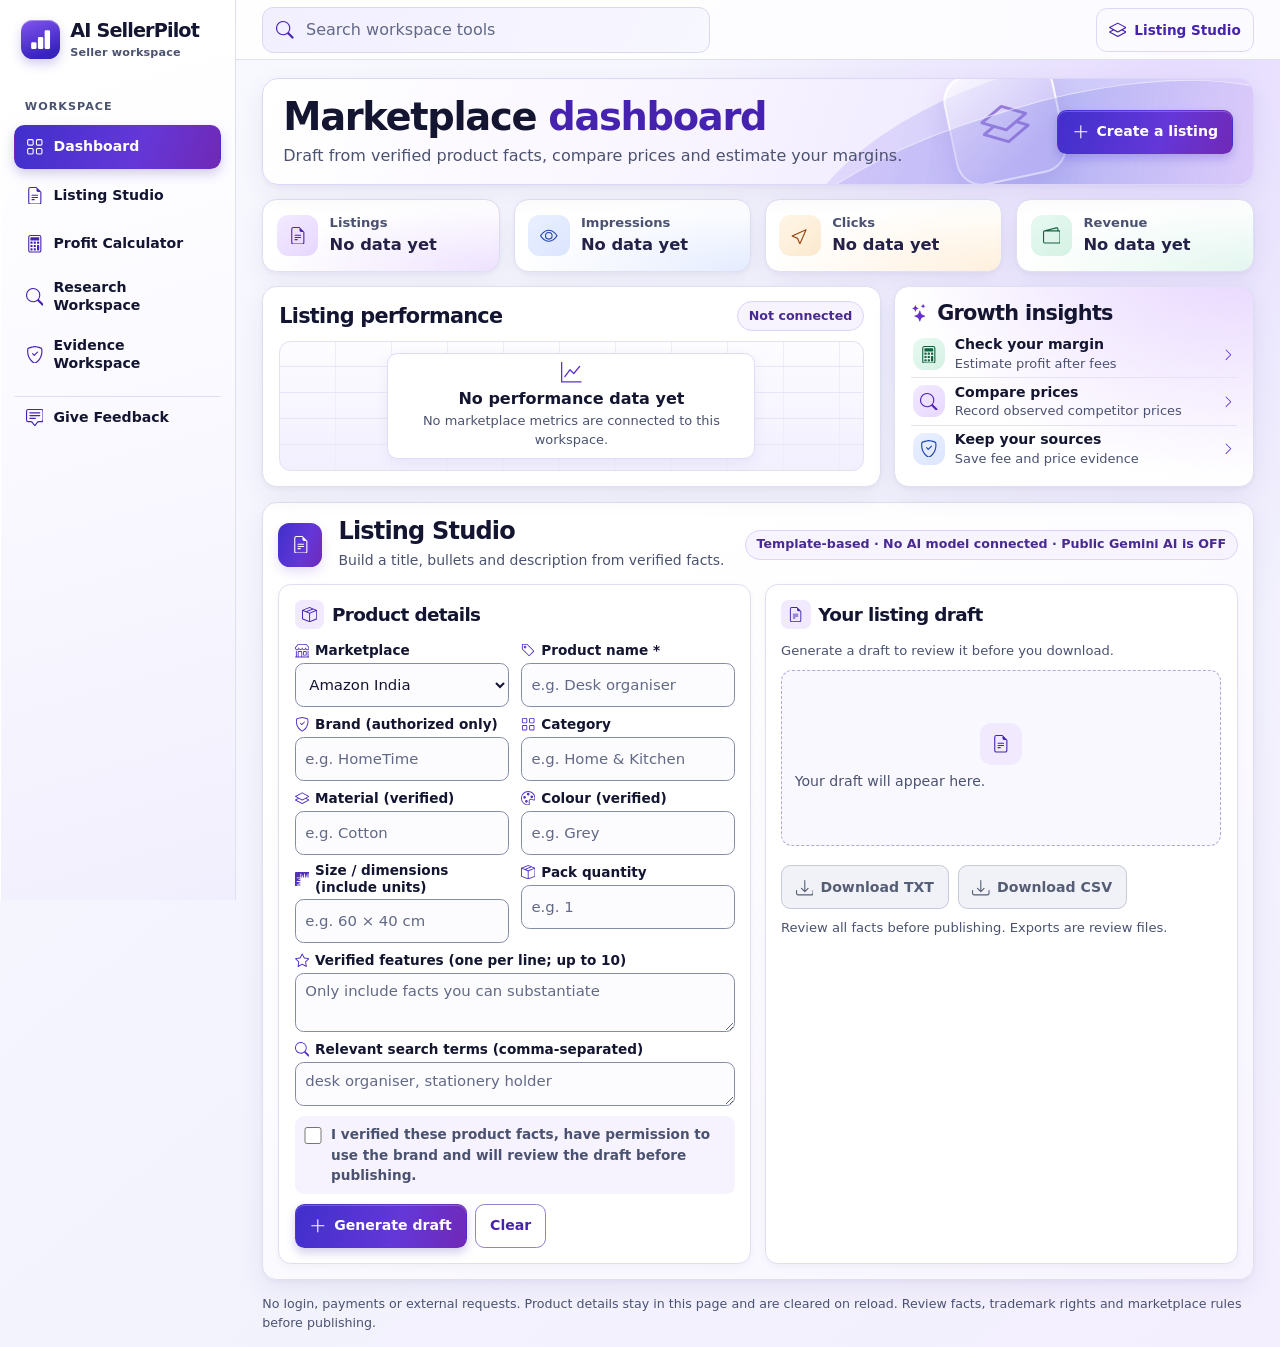
==== commit 72832e30: "Refine dashboard hierarchy and Listing Studio preview" ====
--- a/listing.html
+++ b/listing.html
@@ -4,23 +4,24 @@
 </head>
 <body>
 <!-- Icons from Bootstrap Icons 1.13.1. See licenses/bootstrap-icons.txt. -->
-<a class="skip-link" href="#listing-generator">Skip to Listing Generator</a>
+<a class="skip-link" href="#listing-generator">Skip to Listing Studio</a>
 <div class="app-shell">
   <aside class="sidebar">
     <div class="sidebar-header">
       <a class="brand" href="#dashboard">
         <svg class="icon" aria-hidden="true" focusable="false" xmlns="http://www.w3.org/2000/svg" fill="currentColor" viewBox="0 0 16 16"><path d="M1 11a1 1 0 0 1 1-1h2a1 1 0 0 1 1 1v3a1 1 0 0 1-1 1H2a1 1 0 0 1-1-1zm5-4a1 1 0 0 1 1-1h2a1 1 0 0 1 1 1v7a1 1 0 0 1-1 1H7a1 1 0 0 1-1-1zm5-5a1 1 0 0 1 1-1h2a1 1 0 0 1 1 1v12a1 1 0 0 1-1 1h-2a1 1 0 0 1-1-1z"/></svg>
-        <span>AI SellerPilot</span>
+        <span>AI SellerPilot<small>Seller workspace</small></span>
       </a>
       <button id="menu-toggle" class="secondary menu-toggle" type="button" aria-expanded="false" aria-controls="tool-nav" hidden><svg class="icon" aria-hidden="true" focusable="false" xmlns="http://www.w3.org/2000/svg" fill="currentColor" viewBox="0 0 16 16"><path fill-rule="evenodd" d="M2.5 12a.5.5 0 0 1 .5-.5h10a.5.5 0 0 1 0 1H3a.5.5 0 0 1-.5-.5m0-4a.5.5 0 0 1 .5-.5h10a.5.5 0 0 1 0 1H3a.5.5 0 0 1-.5-.5m0-4a.5.5 0 0 1 .5-.5h10a.5.5 0 0 1 0 1H3a.5.5 0 0 1-.5-.5"/></svg> <span>Menu</span></button>
     </div>
     <nav id="tool-nav" class="tool-nav" aria-label="Main navigation">
-      <a href="#dashboard" class="nav-overview"><svg class="icon" aria-hidden="true" focusable="false" xmlns="http://www.w3.org/2000/svg" fill="currentColor" viewBox="0 0 16 16"><path d="M1 2.5A1.5 1.5 0 0 1 2.5 1h3A1.5 1.5 0 0 1 7 2.5v3A1.5 1.5 0 0 1 5.5 7h-3A1.5 1.5 0 0 1 1 5.5zM2.5 2a.5.5 0 0 0-.5.5v3a.5.5 0 0 0 .5.5h3a.5.5 0 0 0 .5-.5v-3a.5.5 0 0 0-.5-.5zm6.5.5A1.5 1.5 0 0 1 10.5 1h3A1.5 1.5 0 0 1 15 2.5v3A1.5 1.5 0 0 1 13.5 7h-3A1.5 1.5 0 0 1 9 5.5zm1.5-.5a.5.5 0 0 0-.5.5v3a.5.5 0 0 0 .5.5h3a.5.5 0 0 0 .5-.5v-3a.5.5 0 0 0-.5-.5zM1 10.5A1.5 1.5 0 0 1 2.5 9h3A1.5 1.5 0 0 1 7 10.5v3A1.5 1.5 0 0 1 5.5 15h-3A1.5 1.5 0 0 1 1 13.5zm1.5-.5a.5.5 0 0 0-.5.5v3a.5.5 0 0 0 .5.5h3a.5.5 0 0 0 .5-.5v-3a.5.5 0 0 0-.5-.5zm6.5.5A1.5 1.5 0 0 1 10.5 9h3a1.5 1.5 0 0 1 1.5 1.5v3a1.5 1.5 0 0 1-1.5 1.5h-3A1.5 1.5 0 0 1 9 13.5zm1.5-.5a.5.5 0 0 0-.5.5v3a.5.5 0 0 0 .5.5h3a.5.5 0 0 0 .5-.5v-3a.5.5 0 0 0-.5-.5z"/></svg> Dashboard</a>
-      <a href="#listing-generator"><svg class="icon" aria-hidden="true" focusable="false" xmlns="http://www.w3.org/2000/svg" fill="currentColor" viewBox="0 0 16 16"><path d="M5.5 7a.5.5 0 0 0 0 1h5a.5.5 0 0 0 0-1zM5 9.5a.5.5 0 0 1 .5-.5h5a.5.5 0 0 1 0 1h-5a.5.5 0 0 1-.5-.5m0 2a.5.5 0 0 1 .5-.5h2a.5.5 0 0 1 0 1h-2a.5.5 0 0 1-.5-.5"/><path d="M9.5 0H4a2 2 0 0 0-2 2v12a2 2 0 0 0 2 2h8a2 2 0 0 0 2-2V4.5zm0 1v2A1.5 1.5 0 0 0 11 4.5h2V14a1 1 0 0 1-1 1H4a1 1 0 0 1-1-1V2a1 1 0 0 1 1-1z"/></svg> Listing Generator</a>
+      <span class="nav-caption">Workspace</span>
+      <a href="#dashboard" class="nav-overview" aria-current="location"><svg class="icon" aria-hidden="true" focusable="false" xmlns="http://www.w3.org/2000/svg" fill="currentColor" viewBox="0 0 16 16"><path d="M1 2.5A1.5 1.5 0 0 1 2.5 1h3A1.5 1.5 0 0 1 7 2.5v3A1.5 1.5 0 0 1 5.5 7h-3A1.5 1.5 0 0 1 1 5.5zM2.5 2a.5.5 0 0 0-.5.5v3a.5.5 0 0 0 .5.5h3a.5.5 0 0 0 .5-.5v-3a.5.5 0 0 0-.5-.5zm6.5.5A1.5 1.5 0 0 1 10.5 1h3A1.5 1.5 0 0 1 15 2.5v3A1.5 1.5 0 0 1 13.5 7h-3A1.5 1.5 0 0 1 9 5.5zm1.5-.5a.5.5 0 0 0-.5.5v3a.5.5 0 0 0 .5.5h3a.5.5 0 0 0 .5-.5v-3a.5.5 0 0 0-.5-.5zM1 10.5A1.5 1.5 0 0 1 2.5 9h3A1.5 1.5 0 0 1 7 10.5v3A1.5 1.5 0 0 1 5.5 15h-3A1.5 1.5 0 0 1 1 13.5zm1.5-.5a.5.5 0 0 0-.5.5v3a.5.5 0 0 0 .5.5h3a.5.5 0 0 0 .5-.5v-3a.5.5 0 0 0-.5-.5zm6.5.5A1.5 1.5 0 0 1 10.5 9h3a1.5 1.5 0 0 1 1.5 1.5v3a1.5 1.5 0 0 1-1.5 1.5h-3A1.5 1.5 0 0 1 9 13.5zm1.5-.5a.5.5 0 0 0-.5.5v3a.5.5 0 0 0 .5.5h3a.5.5 0 0 0 .5-.5v-3a.5.5 0 0 0-.5-.5z"/></svg> Dashboard</a>
+      <a href="#listing-generator"><svg class="icon" aria-hidden="true" focusable="false" xmlns="http://www.w3.org/2000/svg" fill="currentColor" viewBox="0 0 16 16"><path d="M5.5 7a.5.5 0 0 0 0 1h5a.5.5 0 0 0 0-1zM5 9.5a.5.5 0 0 1 .5-.5h5a.5.5 0 0 1 0 1h-5a.5.5 0 0 1-.5-.5m0 2a.5.5 0 0 1 .5-.5h2a.5.5 0 0 1 0 1h-2a.5.5 0 0 1-.5-.5"/><path d="M9.5 0H4a2 2 0 0 0-2 2v12a2 2 0 0 0 2 2h8a2 2 0 0 0 2-2V4.5zm0 1v2A1.5 1.5 0 0 0 11 4.5h2V14a1 1 0 0 1-1 1H4a1 1 0 0 1-1-1V2a1 1 0 0 1 1-1z"/></svg> Listing Studio</a>
       <a href="index.html"><svg class="icon" aria-hidden="true" focusable="false" xmlns="http://www.w3.org/2000/svg" fill="currentColor" viewBox="0 0 16 16"><path d="M12 1a1 1 0 0 1 1 1v12a1 1 0 0 1-1 1H4a1 1 0 0 1-1-1V2a1 1 0 0 1 1-1zM4 0a2 2 0 0 0-2 2v12a2 2 0 0 0 2 2h8a2 2 0 0 0 2-2V2a2 2 0 0 0-2-2z"/><path d="M4 2.5a.5.5 0 0 1 .5-.5h7a.5.5 0 0 1 .5.5v2a.5.5 0 0 1-.5.5h-7a.5.5 0 0 1-.5-.5zm0 4a.5.5 0 0 1 .5-.5h1a.5.5 0 0 1 .5.5v1a.5.5 0 0 1-.5.5h-1a.5.5 0 0 1-.5-.5zm0 3a.5.5 0 0 1 .5-.5h1a.5.5 0 0 1 .5.5v1a.5.5 0 0 1-.5.5h-1a.5.5 0 0 1-.5-.5zm0 3a.5.5 0 0 1 .5-.5h1a.5.5 0 0 1 .5.5v1a.5.5 0 0 1-.5.5h-1a.5.5 0 0 1-.5-.5zm3-6a.5.5 0 0 1 .5-.5h1a.5.5 0 0 1 .5.5v1a.5.5 0 0 1-.5.5h-1a.5.5 0 0 1-.5-.5zm0 3a.5.5 0 0 1 .5-.5h1a.5.5 0 0 1 .5.5v1a.5.5 0 0 1-.5.5h-1a.5.5 0 0 1-.5-.5zm0 3a.5.5 0 0 1 .5-.5h1a.5.5 0 0 1 .5.5v1a.5.5 0 0 1-.5.5h-1a.5.5 0 0 1-.5-.5zm3-6a.5.5 0 0 1 .5-.5h1a.5.5 0 0 1 .5.5v1a.5.5 0 0 1-.5.5h-1a.5.5 0 0 1-.5-.5zm0 3a.5.5 0 0 1 .5-.5h1a.5.5 0 0 1 .5.5v4a.5.5 0 0 1-.5.5h-1a.5.5 0 0 1-.5-.5z"/></svg> Profit Calculator</a>
       <a href="research.html"><svg class="icon" aria-hidden="true" focusable="false" xmlns="http://www.w3.org/2000/svg" fill="currentColor" viewBox="0 0 16 16"><path d="M11.742 10.344a6.5 6.5 0 1 0-1.397 1.398h-.001q.044.06.098.115l3.85 3.85a1 1 0 0 0 1.415-1.414l-3.85-3.85a1 1 0 0 0-.115-.1zM12 6.5a5.5 5.5 0 1 1-11 0 5.5 5.5 0 0 1 11 0"/></svg> Research Workspace</a>
       <a href="workspace.html"><svg class="icon" aria-hidden="true" focusable="false" xmlns="http://www.w3.org/2000/svg" fill="currentColor" viewBox="0 0 16 16"><path d="M5.338 1.59a61 61 0 0 0-2.837.856.48.48 0 0 0-.328.39c-.554 4.157.726 7.19 2.253 9.188a10.7 10.7 0 0 0 2.287 2.233c.346.244.652.42.893.533q.18.085.293.118a1 1 0 0 0 .101.025 1 1 0 0 0 .1-.025q.114-.034.294-.118c.24-.113.547-.29.893-.533a10.7 10.7 0 0 0 2.287-2.233c1.527-1.997 2.807-5.031 2.253-9.188a.48.48 0 0 0-.328-.39c-.651-.213-1.75-.56-2.837-.855C9.552 1.29 8.531 1.067 8 1.067c-.53 0-1.552.223-2.662.524zM5.072.56C6.157.265 7.31 0 8 0s1.843.265 2.928.56c1.11.3 2.229.655 2.887.87a1.54 1.54 0 0 1 1.044 1.262c.596 4.477-.787 7.795-2.465 9.99a11.8 11.8 0 0 1-2.517 2.453 7 7 0 0 1-1.048.625c-.28.132-.581.24-.829.24s-.548-.108-.829-.24a7 7 0 0 1-1.048-.625 11.8 11.8 0 0 1-2.517-2.453C1.928 10.487.545 7.169 1.141 2.692A1.54 1.54 0 0 1 2.185 1.43 63 63 0 0 1 5.072.56"/><path d="M10.854 5.146a.5.5 0 0 1 0 .708l-3 3a.5.5 0 0 1-.708 0l-1.5-1.5a.5.5 0 1 1 .708-.708L7.5 7.793l2.646-2.647a.5.5 0 0 1 .708 0"/></svg> Evidence Workspace</a>
-      <a href="https://docs.google.com/forms/d/e/1FAIpQLSeM1rBS4YeqHD3VyHbS-gMjqbxgYlLzSdxD7QoHNA4dIBgzLw/viewform?usp=header" target="_blank" rel="noopener noreferrer" aria-label="Give feedback on AI SellerPilot (opens in a new tab)"><svg class="icon" aria-hidden="true" focusable="false" xmlns="http://www.w3.org/2000/svg" fill="currentColor" viewBox="0 0 16 16"><path d="M14 1a1 1 0 0 1 1 1v8a1 1 0 0 1-1 1h-2.5a2 2 0 0 0-1.6.8L8 14.333 6.1 11.8a2 2 0 0 0-1.6-.8H2a1 1 0 0 1-1-1V2a1 1 0 0 1 1-1zM2 0a2 2 0 0 0-2 2v8a2 2 0 0 0 2 2h2.5a1 1 0 0 1 .8.4l1.9 2.533a1 1 0 0 0 1.6 0l1.9-2.533a1 1 0 0 1 .8-.4H14a2 2 0 0 0 2-2V2a2 2 0 0 0-2-2z"/><path d="M3 3.5a.5.5 0 0 1 .5-.5h9a.5.5 0 0 1 0 1h-9a.5.5 0 0 1-.5-.5M3 6a.5.5 0 0 1 .5-.5h9a.5.5 0 0 1 0 1h-9A.5.5 0 0 1 3 6m0 2.5a.5.5 0 0 1 .5-.5h5a.5.5 0 0 1 0 1h-5a.5.5 0 0 1-.5-.5"/></svg> Give Feedback</a>
+      <a class="nav-feedback" href="https://docs.google.com/forms/d/e/1FAIpQLSeM1rBS4YeqHD3VyHbS-gMjqbxgYlLzSdxD7QoHNA4dIBgzLw/viewform?usp=header" target="_blank" rel="noopener noreferrer" aria-label="Give feedback on AI SellerPilot (opens in a new tab)"><svg class="icon" aria-hidden="true" focusable="false" xmlns="http://www.w3.org/2000/svg" fill="currentColor" viewBox="0 0 16 16"><path d="M14 1a1 1 0 0 1 1 1v8a1 1 0 0 1-1 1h-2.5a2 2 0 0 0-1.6.8L8 14.333 6.1 11.8a2 2 0 0 0-1.6-.8H2a1 1 0 0 1-1-1V2a1 1 0 0 1 1-1zM2 0a2 2 0 0 0-2 2v8a2 2 0 0 0 2 2h2.5a1 1 0 0 1 .8.4l1.9 2.533a1 1 0 0 0 1.6 0l1.9-2.533a1 1 0 0 1 .8-.4H14a2 2 0 0 0 2-2V2a2 2 0 0 0-2-2z"/><path d="M3 3.5a.5.5 0 0 1 .5-.5h9a.5.5 0 0 1 0 1h-9a.5.5 0 0 1-.5-.5M3 6a.5.5 0 0 1 .5-.5h9a.5.5 0 0 1 0 1h-9A.5.5 0 0 1 3 6m0 2.5a.5.5 0 0 1 .5-.5h5a.5.5 0 0 1 0 1h-5a.5.5 0 0 1-.5-.5"/></svg> Give Feedback</a>
     </nav>
   </aside>
 
@@ -37,24 +38,25 @@
           <ul id="search-links"></ul>
         </div>
       </div>
-      <span class="topbar-label">Seller workspace</span>
+      <a class="topbar-link" href="#listing-generator"><svg class="icon" aria-hidden="true" focusable="false" xmlns="http://www.w3.org/2000/svg" fill="currentColor" viewBox="0 0 16 16"><path d="M8.235 1.559a.5.5 0 0 0-.47 0l-7.5 4a.5.5 0 0 0 0 .882L3.188 8 .264 9.559a.5.5 0 0 0 0 .882l7.5 4a.5.5 0 0 0 .47 0l7.5-4a.5.5 0 0 0 0-.882L12.813 8l2.922-1.559a.5.5 0 0 0 0-.882zm3.515 7.008L14.438 10 8 13.433 1.562 10 4.25 8.567l3.515 1.874a.5.5 0 0 0 .47 0zM8 9.433 1.562 6 8 2.567 14.438 6z"/></svg> Listing Studio</a>
     </header>
 
     <main>
       <section id="dashboard" aria-labelledby="dashboard-title" tabindex="-1">
         <div class="dashboard-heading">
           <div>
-            <h1 id="dashboard-title">Marketplace dashboard</h1>
-            <p>Draft listings from verified facts and review the numbers behind your pricing.</p>
+            <h1 id="dashboard-title">Marketplace <span>dashboard</span></h1>
+            <p>Draft from verified product facts, compare prices and estimate your margins.</p>
           </div>
           <a class="button primary" href="#listing-generator"><svg class="icon" aria-hidden="true" focusable="false" xmlns="http://www.w3.org/2000/svg" fill="currentColor" viewBox="0 0 16 16"><path fill-rule="evenodd" d="M8 2a.5.5 0 0 1 .5.5v5h5a.5.5 0 0 1 0 1h-5v5a.5.5 0 0 1-1 0v-5h-5a.5.5 0 0 1 0-1h5v-5A.5.5 0 0 1 8 2"/></svg> Create a listing</a>
+          <div class="hero-accent" aria-hidden="true"><svg class="icon" aria-hidden="true" focusable="false" xmlns="http://www.w3.org/2000/svg" fill="currentColor" viewBox="0 0 16 16"><path d="M8.235 1.559a.5.5 0 0 0-.47 0l-7.5 4a.5.5 0 0 0 0 .882L3.188 8 .264 9.559a.5.5 0 0 0 0 .882l7.5 4a.5.5 0 0 0 .47 0l7.5-4a.5.5 0 0 0 0-.882L12.813 8l2.922-1.559a.5.5 0 0 0 0-.882zm3.515 7.008L14.438 10 8 13.433 1.562 10 4.25 8.567l3.515 1.874a.5.5 0 0 0 .47 0zM8 9.433 1.562 6 8 2.567 14.438 6z"/></svg></div>
         </div>
 
-        <dl class="metrics">
-          <div class="metric"><span class="metric-icon tone-purple" aria-hidden="true"><svg class="icon" aria-hidden="true" focusable="false" xmlns="http://www.w3.org/2000/svg" fill="currentColor" viewBox="0 0 16 16"><path d="M5.5 7a.5.5 0 0 0 0 1h5a.5.5 0 0 0 0-1zM5 9.5a.5.5 0 0 1 .5-.5h5a.5.5 0 0 1 0 1h-5a.5.5 0 0 1-.5-.5m0 2a.5.5 0 0 1 .5-.5h2a.5.5 0 0 1 0 1h-2a.5.5 0 0 1-.5-.5"/><path d="M9.5 0H4a2 2 0 0 0-2 2v12a2 2 0 0 0 2 2h8a2 2 0 0 0 2-2V4.5zm0 1v2A1.5 1.5 0 0 0 11 4.5h2V14a1 1 0 0 1-1 1H4a1 1 0 0 1-1-1V2a1 1 0 0 1 1-1z"/></svg></span><div><dt>Published listings</dt><dd>Not connected</dd></div></div>
-          <div class="metric"><span class="metric-icon tone-blue" aria-hidden="true"><svg class="icon" aria-hidden="true" focusable="false" xmlns="http://www.w3.org/2000/svg" fill="currentColor" viewBox="0 0 16 16"><path d="M16 8s-3-5.5-8-5.5S0 8 0 8s3 5.5 8 5.5S16 8 16 8M1.173 8a13 13 0 0 1 1.66-2.043C4.12 4.668 5.88 3.5 8 3.5s3.879 1.168 5.168 2.457A13 13 0 0 1 14.828 8q-.086.13-.195.288c-.335.48-.83 1.12-1.465 1.755C11.879 11.332 10.119 12.5 8 12.5s-3.879-1.168-5.168-2.457A13 13 0 0 1 1.172 8z"/><path d="M8 5.5a2.5 2.5 0 1 0 0 5 2.5 2.5 0 0 0 0-5M4.5 8a3.5 3.5 0 1 1 7 0 3.5 3.5 0 0 1-7 0"/></svg></span><div><dt>Impressions</dt><dd>No data yet</dd></div></div>
-          <div class="metric"><span class="metric-icon tone-gold" aria-hidden="true"><svg class="icon" aria-hidden="true" focusable="false" xmlns="http://www.w3.org/2000/svg" fill="currentColor" viewBox="0 0 16 16"><path d="M14.082 2.182a.5.5 0 0 1 .103.557L8.528 15.467a.5.5 0 0 1-.917-.007L5.57 10.694.803 8.652a.5.5 0 0 1-.006-.916l12.728-5.657a.5.5 0 0 1 .556.103zM2.25 8.184l3.897 1.67a.5.5 0 0 1 .262.263l1.67 3.897L12.743 3.52z"/></svg></span><div><dt>Clicks</dt><dd>No data yet</dd></div></div>
-          <div class="metric"><span class="metric-icon tone-green" aria-hidden="true"><svg class="icon" aria-hidden="true" focusable="false" xmlns="http://www.w3.org/2000/svg" fill="currentColor" viewBox="0 0 16 16"><path d="M12.136.326A1.5 1.5 0 0 1 14 1.78V3h.5A1.5 1.5 0 0 1 16 4.5v9a1.5 1.5 0 0 1-1.5 1.5h-13A1.5 1.5 0 0 1 0 13.5v-9a1.5 1.5 0 0 1 1.432-1.499zM5.562 3H13V1.78a.5.5 0 0 0-.621-.484zM1.5 4a.5.5 0 0 0-.5.5v9a.5.5 0 0 0 .5.5h13a.5.5 0 0 0 .5-.5v-9a.5.5 0 0 0-.5-.5z"/></svg></span><div><dt>Revenue</dt><dd>No data yet</dd></div></div>
+        <dl class="metrics" aria-label="Marketplace metrics">
+          <div class="metric metric-purple"><span class="metric-icon tone-purple" aria-hidden="true"><svg class="icon" aria-hidden="true" focusable="false" xmlns="http://www.w3.org/2000/svg" fill="currentColor" viewBox="0 0 16 16"><path d="M5.5 7a.5.5 0 0 0 0 1h5a.5.5 0 0 0 0-1zM5 9.5a.5.5 0 0 1 .5-.5h5a.5.5 0 0 1 0 1h-5a.5.5 0 0 1-.5-.5m0 2a.5.5 0 0 1 .5-.5h2a.5.5 0 0 1 0 1h-2a.5.5 0 0 1-.5-.5"/><path d="M9.5 0H4a2 2 0 0 0-2 2v12a2 2 0 0 0 2 2h8a2 2 0 0 0 2-2V4.5zm0 1v2A1.5 1.5 0 0 0 11 4.5h2V14a1 1 0 0 1-1 1H4a1 1 0 0 1-1-1V2a1 1 0 0 1 1-1z"/></svg></span><div><dt>Listings</dt><dd>No data yet</dd></div></div>
+          <div class="metric metric-blue"><span class="metric-icon tone-blue" aria-hidden="true"><svg class="icon" aria-hidden="true" focusable="false" xmlns="http://www.w3.org/2000/svg" fill="currentColor" viewBox="0 0 16 16"><path d="M16 8s-3-5.5-8-5.5S0 8 0 8s3 5.5 8 5.5S16 8 16 8M1.173 8a13 13 0 0 1 1.66-2.043C4.12 4.668 5.88 3.5 8 3.5s3.879 1.168 5.168 2.457A13 13 0 0 1 14.828 8q-.086.13-.195.288c-.335.48-.83 1.12-1.465 1.755C11.879 11.332 10.119 12.5 8 12.5s-3.879-1.168-5.168-2.457A13 13 0 0 1 1.172 8z"/><path d="M8 5.5a2.5 2.5 0 1 0 0 5 2.5 2.5 0 0 0 0-5M4.5 8a3.5 3.5 0 1 1 7 0 3.5 3.5 0 0 1-7 0"/></svg></span><div><dt>Impressions</dt><dd>No data yet</dd></div></div>
+          <div class="metric metric-gold"><span class="metric-icon tone-gold" aria-hidden="true"><svg class="icon" aria-hidden="true" focusable="false" xmlns="http://www.w3.org/2000/svg" fill="currentColor" viewBox="0 0 16 16"><path d="M14.082 2.182a.5.5 0 0 1 .103.557L8.528 15.467a.5.5 0 0 1-.917-.007L5.57 10.694.803 8.652a.5.5 0 0 1-.006-.916l12.728-5.657a.5.5 0 0 1 .556.103zM2.25 8.184l3.897 1.67a.5.5 0 0 1 .262.263l1.67 3.897L12.743 3.52z"/></svg></span><div><dt>Clicks</dt><dd>No data yet</dd></div></div>
+          <div class="metric metric-green"><span class="metric-icon tone-green" aria-hidden="true"><svg class="icon" aria-hidden="true" focusable="false" xmlns="http://www.w3.org/2000/svg" fill="currentColor" viewBox="0 0 16 16"><path d="M12.136.326A1.5 1.5 0 0 1 14 1.78V3h.5A1.5 1.5 0 0 1 16 4.5v9a1.5 1.5 0 0 1-1.5 1.5h-13A1.5 1.5 0 0 1 0 13.5v-9a1.5 1.5 0 0 1 1.432-1.499zM5.562 3H13V1.78a.5.5 0 0 0-.621-.484zM1.5 4a.5.5 0 0 0-.5.5v9a.5.5 0 0 0 .5.5h13a.5.5 0 0 0 .5-.5v-9a.5.5 0 0 0-.5-.5z"/></svg></span><div><dt>Revenue</dt><dd>No data yet</dd></div></div>
         </dl>
 
         <div class="overview">
@@ -67,13 +69,12 @@
               <div class="empty-message">
                 <svg class="icon" aria-hidden="true" focusable="false" xmlns="http://www.w3.org/2000/svg" fill="currentColor" viewBox="0 0 16 16"><path fill-rule="evenodd" d="M0 0h1v15h15v1H0zm14.817 3.113a.5.5 0 0 1 .07.704l-4.5 5.5a.5.5 0 0 1-.74.037L7.06 6.767l-3.656 5.027a.5.5 0 0 1-.808-.588l4-5.5a.5.5 0 0 1 .758-.06l2.609 2.61 4.15-5.073a.5.5 0 0 1 .704-.07"/></svg>
                 <strong>No performance data yet</strong>
-                <p>Marketplace analytics are unavailable in this beta.</p>
+                <p>No marketplace metrics are connected to this workspace.</p>
               </div>
             </div>
           </section>
           <section class="card insights" aria-labelledby="insights-title">
-            <h2 id="insights-title">Growth insights</h2>
-            <p>Use your own data to make the next decision.</p>
+            <h2 id="insights-title"><svg class="icon" aria-hidden="true" focusable="false" xmlns="http://www.w3.org/2000/svg" fill="currentColor" viewBox="0 0 16 16"><path d="M7.657 6.247c.11-.33.576-.33.686 0l.645 1.937a2.89 2.89 0 0 0 1.829 1.828l1.936.645c.33.11.33.576 0 .686l-1.937.645a2.89 2.89 0 0 0-1.828 1.829l-.645 1.936a.361.361 0 0 1-.686 0l-.645-1.937a2.89 2.89 0 0 0-1.828-1.828l-1.937-.645a.361.361 0 0 1 0-.686l1.937-.645a2.89 2.89 0 0 0 1.828-1.828zM3.794 1.148a.217.217 0 0 1 .412 0l.387 1.162c.173.518.579.924 1.097 1.097l1.162.387a.217.217 0 0 1 0 .412l-1.162.387A1.73 1.73 0 0 0 4.593 5.69l-.387 1.162a.217.217 0 0 1-.412 0L3.407 5.69A1.73 1.73 0 0 0 2.31 4.593l-1.162-.387a.217.217 0 0 1 0-.412l1.162-.387A1.73 1.73 0 0 0 3.407 2.31zM10.863.099a.145.145 0 0 1 .274 0l.258.774c.115.346.386.617.732.732l.774.258a.145.145 0 0 1 0 .274l-.774.258a1.16 1.16 0 0 0-.732.732l-.258.774a.145.145 0 0 1-.274 0l-.258-.774a1.16 1.16 0 0 0-.732-.732L9.1 2.137a.145.145 0 0 1 0-.274l.774-.258c.346-.115.617-.386.732-.732z"/></svg> Growth insights</h2>
             <ul class="insight-links">
               <li><a href="index.html"><span class="metric-icon tone-green"><svg class="icon" aria-hidden="true" focusable="false" xmlns="http://www.w3.org/2000/svg" fill="currentColor" viewBox="0 0 16 16"><path d="M12 1a1 1 0 0 1 1 1v12a1 1 0 0 1-1 1H4a1 1 0 0 1-1-1V2a1 1 0 0 1 1-1zM4 0a2 2 0 0 0-2 2v12a2 2 0 0 0 2 2h8a2 2 0 0 0 2-2V2a2 2 0 0 0-2-2z"/><path d="M4 2.5a.5.5 0 0 1 .5-.5h7a.5.5 0 0 1 .5.5v2a.5.5 0 0 1-.5.5h-7a.5.5 0 0 1-.5-.5zm0 4a.5.5 0 0 1 .5-.5h1a.5.5 0 0 1 .5.5v1a.5.5 0 0 1-.5.5h-1a.5.5 0 0 1-.5-.5zm0 3a.5.5 0 0 1 .5-.5h1a.5.5 0 0 1 .5.5v1a.5.5 0 0 1-.5.5h-1a.5.5 0 0 1-.5-.5zm0 3a.5.5 0 0 1 .5-.5h1a.5.5 0 0 1 .5.5v1a.5.5 0 0 1-.5.5h-1a.5.5 0 0 1-.5-.5zm3-6a.5.5 0 0 1 .5-.5h1a.5.5 0 0 1 .5.5v1a.5.5 0 0 1-.5.5h-1a.5.5 0 0 1-.5-.5zm0 3a.5.5 0 0 1 .5-.5h1a.5.5 0 0 1 .5.5v1a.5.5 0 0 1-.5.5h-1a.5.5 0 0 1-.5-.5zm0 3a.5.5 0 0 1 .5-.5h1a.5.5 0 0 1 .5.5v1a.5.5 0 0 1-.5.5h-1a.5.5 0 0 1-.5-.5zm3-6a.5.5 0 0 1 .5-.5h1a.5.5 0 0 1 .5.5v1a.5.5 0 0 1-.5.5h-1a.5.5 0 0 1-.5-.5zm0 3a.5.5 0 0 1 .5-.5h1a.5.5 0 0 1 .5.5v4a.5.5 0 0 1-.5.5h-1a.5.5 0 0 1-.5-.5z"/></svg></span><span><strong>Check your margin</strong><small>Estimate profit after fees</small></span><svg class="icon" aria-hidden="true" focusable="false" xmlns="http://www.w3.org/2000/svg" fill="currentColor" viewBox="0 0 16 16"><path fill-rule="evenodd" d="M4.646 1.646a.5.5 0 0 1 .708 0l6 6a.5.5 0 0 1 0 .708l-6 6a.5.5 0 0 1-.708-.708L10.293 8 4.646 2.354a.5.5 0 0 1 0-.708"/></svg></a></li>
               <li><a href="research.html"><span class="metric-icon tone-purple"><svg class="icon" aria-hidden="true" focusable="false" xmlns="http://www.w3.org/2000/svg" fill="currentColor" viewBox="0 0 16 16"><path d="M11.742 10.344a6.5 6.5 0 1 0-1.397 1.398h-.001q.044.06.098.115l3.85 3.85a1 1 0 0 0 1.415-1.414l-3.85-3.85a1 1 0 0 0-.115-.1zM12 6.5a5.5 5.5 0 1 1-11 0 5.5 5.5 0 0 1 11 0"/></svg></span><span><strong>Compare prices</strong><small>Record observed competitor prices</small></span><svg class="icon" aria-hidden="true" focusable="false" xmlns="http://www.w3.org/2000/svg" fill="currentColor" viewBox="0 0 16 16"><path fill-rule="evenodd" d="M4.646 1.646a.5.5 0 0 1 .708 0l6 6a.5.5 0 0 1 0 .708l-6 6a.5.5 0 0 1-.708-.708L10.293 8 4.646 2.354a.5.5 0 0 1 0-.708"/></svg></a></li>
@@ -88,29 +89,29 @@
           <div class="listing-title-row">
             <span class="metric-icon tone-purple"><svg class="icon" aria-hidden="true" focusable="false" xmlns="http://www.w3.org/2000/svg" fill="currentColor" viewBox="0 0 16 16"><path d="M5.5 7a.5.5 0 0 0 0 1h5a.5.5 0 0 0 0-1zM5 9.5a.5.5 0 0 1 .5-.5h5a.5.5 0 0 1 0 1h-5a.5.5 0 0 1-.5-.5m0 2a.5.5 0 0 1 .5-.5h2a.5.5 0 0 1 0 1h-2a.5.5 0 0 1-.5-.5"/><path d="M9.5 0H4a2 2 0 0 0-2 2v12a2 2 0 0 0 2 2h8a2 2 0 0 0 2-2V4.5zm0 1v2A1.5 1.5 0 0 0 11 4.5h2V14a1 1 0 0 1-1 1H4a1 1 0 0 1-1-1V2a1 1 0 0 1 1-1z"/></svg></span>
             <div>
-              <h2 id="listing-title">Listing Generator</h2>
-              <p>Turn product facts into a title, bullets, description and search terms.</p>
+              <h2 id="listing-title">Listing Studio</h2>
+              <p>Build a title, bullets and description from verified facts.</p>
             </div>
           </div>
           <span class="source-status">Template-based · No AI model connected · Public Gemini AI is OFF</span>
         </div>
         <div class="layout">
           <section class="panel">
-            <h3>Product details</h3>
+            <h3 class="panel-title"><span class="panel-icon"><svg class="icon" aria-hidden="true" focusable="false" xmlns="http://www.w3.org/2000/svg" fill="currentColor" viewBox="0 0 16 16"><path d="M8.186 1.113a.5.5 0 0 0-.372 0L1.846 3.5l2.404.961L10.404 2zm3.564 1.426L5.596 5 8 5.961 14.154 3.5zm3.25 1.7-6.5 2.6v7.922l6.5-2.6V4.24zM7.5 14.762V6.838L1 4.239v7.923zM7.443.184a1.5 1.5 0 0 1 1.114 0l7.129 2.852A.5.5 0 0 1 16 3.5v8.662a1 1 0 0 1-.629.928l-7.185 2.874a.5.5 0 0 1-.372 0L.63 13.09a1 1 0 0 1-.63-.928V3.5a.5.5 0 0 1 .314-.464z"/></svg></span> Product details</h3>
             <form id="listing-form" novalidate>
               <div class="grid">
-                <label>Marketplace<select id="market"><option>Amazon India</option><option>Flipkart</option><option>Meesho</option></select></label>
-                <label>Product name *<input id="name" maxlength="120" required placeholder="e.g. Desk organiser"></label>
-                <label>Brand (authorized only)<input id="brand" maxlength="70"></label>
-                <label>Category<input id="category" maxlength="80"></label>
-                <label>Material (verified)<input id="material" maxlength="100"></label>
-                <label>Colour (verified)<input id="colour" maxlength="60"></label>
-                <label>Size / dimensions (include units)<input id="size" maxlength="100"></label>
-                <label>Pack quantity<input id="quantity" type="number" min="1" max="10000" step="1" placeholder="e.g. 1"></label>
+                <label><span class="field-label"><svg class="icon" aria-hidden="true" focusable="false" xmlns="http://www.w3.org/2000/svg" fill="currentColor" viewBox="0 0 16 16"><path d="M2.97 1.35A1 1 0 0 1 3.73 1h8.54a1 1 0 0 1 .76.35l2.609 3.044A1.5 1.5 0 0 1 16 5.37v.255a2.375 2.375 0 0 1-4.25 1.458A2.37 2.37 0 0 1 9.875 8 2.37 2.37 0 0 1 8 7.083 2.37 2.37 0 0 1 6.125 8a2.37 2.37 0 0 1-1.875-.917A2.375 2.375 0 0 1 0 5.625V5.37a1.5 1.5 0 0 1 .361-.976zm1.78 4.275a1.375 1.375 0 0 0 2.75 0 .5.5 0 0 1 1 0 1.375 1.375 0 0 0 2.75 0 .5.5 0 0 1 1 0 1.375 1.375 0 1 0 2.75 0V5.37a.5.5 0 0 0-.12-.325L12.27 2H3.73L1.12 5.045A.5.5 0 0 0 1 5.37v.255a1.375 1.375 0 0 0 2.75 0 .5.5 0 0 1 1 0M1.5 8.5A.5.5 0 0 1 2 9v6h1v-5a1 1 0 0 1 1-1h3a1 1 0 0 1 1 1v5h6V9a.5.5 0 0 1 1 0v6h.5a.5.5 0 0 1 0 1H.5a.5.5 0 0 1 0-1H1V9a.5.5 0 0 1 .5-.5M4 15h3v-5H4zm5-5a1 1 0 0 1 1-1h2a1 1 0 0 1 1 1v3a1 1 0 0 1-1 1h-2a1 1 0 0 1-1-1zm3 0h-2v3h2z"/></svg> Marketplace</span><select id="market"><option>Amazon India</option><option>Flipkart</option><option>Meesho</option></select></label>
+                <label><span class="field-label"><svg class="icon" aria-hidden="true" focusable="false" xmlns="http://www.w3.org/2000/svg" fill="currentColor" viewBox="0 0 16 16"><path d="M6 4.5a1.5 1.5 0 1 1-3 0 1.5 1.5 0 0 1 3 0m-1 0a.5.5 0 1 0-1 0 .5.5 0 0 0 1 0"/><path d="M2 1h4.586a1 1 0 0 1 .707.293l7 7a1 1 0 0 1 0 1.414l-4.586 4.586a1 1 0 0 1-1.414 0l-7-7A1 1 0 0 1 1 6.586V2a1 1 0 0 1 1-1m0 5.586 7 7L13.586 9l-7-7H2z"/></svg> Product name *</span><input id="name" maxlength="120" required placeholder="e.g. Desk organiser"></label>
+                <label><span class="field-label"><svg class="icon" aria-hidden="true" focusable="false" xmlns="http://www.w3.org/2000/svg" fill="currentColor" viewBox="0 0 16 16"><path d="M5.338 1.59a61 61 0 0 0-2.837.856.48.48 0 0 0-.328.39c-.554 4.157.726 7.19 2.253 9.188a10.7 10.7 0 0 0 2.287 2.233c.346.244.652.42.893.533q.18.085.293.118a1 1 0 0 0 .101.025 1 1 0 0 0 .1-.025q.114-.034.294-.118c.24-.113.547-.29.893-.533a10.7 10.7 0 0 0 2.287-2.233c1.527-1.997 2.807-5.031 2.253-9.188a.48.48 0 0 0-.328-.39c-.651-.213-1.75-.56-2.837-.855C9.552 1.29 8.531 1.067 8 1.067c-.53 0-1.552.223-2.662.524zM5.072.56C6.157.265 7.31 0 8 0s1.843.265 2.928.56c1.11.3 2.229.655 2.887.87a1.54 1.54 0 0 1 1.044 1.262c.596 4.477-.787 7.795-2.465 9.99a11.8 11.8 0 0 1-2.517 2.453 7 7 0 0 1-1.048.625c-.28.132-.581.24-.829.24s-.548-.108-.829-.24a7 7 0 0 1-1.048-.625 11.8 11.8 0 0 1-2.517-2.453C1.928 10.487.545 7.169 1.141 2.692A1.54 1.54 0 0 1 2.185 1.43 63 63 0 0 1 5.072.56"/><path d="M10.854 5.146a.5.5 0 0 1 0 .708l-3 3a.5.5 0 0 1-.708 0l-1.5-1.5a.5.5 0 1 1 .708-.708L7.5 7.793l2.646-2.647a.5.5 0 0 1 .708 0"/></svg> Brand (authorized only)</span><input id="brand" maxlength="70" placeholder="e.g. HomeTime"></label>
+                <label><span class="field-label"><svg class="icon" aria-hidden="true" focusable="false" xmlns="http://www.w3.org/2000/svg" fill="currentColor" viewBox="0 0 16 16"><path d="M1 2.5A1.5 1.5 0 0 1 2.5 1h3A1.5 1.5 0 0 1 7 2.5v3A1.5 1.5 0 0 1 5.5 7h-3A1.5 1.5 0 0 1 1 5.5zM2.5 2a.5.5 0 0 0-.5.5v3a.5.5 0 0 0 .5.5h3a.5.5 0 0 0 .5-.5v-3a.5.5 0 0 0-.5-.5zm6.5.5A1.5 1.5 0 0 1 10.5 1h3A1.5 1.5 0 0 1 15 2.5v3A1.5 1.5 0 0 1 13.5 7h-3A1.5 1.5 0 0 1 9 5.5zm1.5-.5a.5.5 0 0 0-.5.5v3a.5.5 0 0 0 .5.5h3a.5.5 0 0 0 .5-.5v-3a.5.5 0 0 0-.5-.5zM1 10.5A1.5 1.5 0 0 1 2.5 9h3A1.5 1.5 0 0 1 7 10.5v3A1.5 1.5 0 0 1 5.5 15h-3A1.5 1.5 0 0 1 1 13.5zm1.5-.5a.5.5 0 0 0-.5.5v3a.5.5 0 0 0 .5.5h3a.5.5 0 0 0 .5-.5v-3a.5.5 0 0 0-.5-.5zm6.5.5A1.5 1.5 0 0 1 10.5 9h3a1.5 1.5 0 0 1 1.5 1.5v3a1.5 1.5 0 0 1-1.5 1.5h-3A1.5 1.5 0 0 1 9 13.5zm1.5-.5a.5.5 0 0 0-.5.5v3a.5.5 0 0 0 .5.5h3a.5.5 0 0 0 .5-.5v-3a.5.5 0 0 0-.5-.5z"/></svg> Category</span><input id="category" maxlength="80" placeholder="e.g. Home & Kitchen"></label>
+                <label><span class="field-label"><svg class="icon" aria-hidden="true" focusable="false" xmlns="http://www.w3.org/2000/svg" fill="currentColor" viewBox="0 0 16 16"><path d="M8.235 1.559a.5.5 0 0 0-.47 0l-7.5 4a.5.5 0 0 0 0 .882L3.188 8 .264 9.559a.5.5 0 0 0 0 .882l7.5 4a.5.5 0 0 0 .47 0l7.5-4a.5.5 0 0 0 0-.882L12.813 8l2.922-1.559a.5.5 0 0 0 0-.882zm3.515 7.008L14.438 10 8 13.433 1.562 10 4.25 8.567l3.515 1.874a.5.5 0 0 0 .47 0zM8 9.433 1.562 6 8 2.567 14.438 6z"/></svg> Material (verified)</span><input id="material" maxlength="100" placeholder="e.g. Cotton"></label>
+                <label><span class="field-label"><svg class="icon" aria-hidden="true" focusable="false" xmlns="http://www.w3.org/2000/svg" fill="currentColor" viewBox="0 0 16 16"><path d="M8 5a1.5 1.5 0 1 0 0-3 1.5 1.5 0 0 0 0 3m4 3a1.5 1.5 0 1 0 0-3 1.5 1.5 0 0 0 0 3M5.5 7a1.5 1.5 0 1 1-3 0 1.5 1.5 0 0 1 3 0m.5 6a1.5 1.5 0 1 0 0-3 1.5 1.5 0 0 0 0 3"/><path d="M16 8c0 3.15-1.866 2.585-3.567 2.07C11.42 9.763 10.465 9.473 10 10c-.603.683-.475 1.819-.351 2.92C9.826 14.495 9.996 16 8 16a8 8 0 1 1 8-8m-8 7c.611 0 .654-.171.655-.176.078-.146.124-.464.07-1.119-.014-.168-.037-.37-.061-.591-.052-.464-.112-1.005-.118-1.462-.01-.707.083-1.61.704-2.314.369-.417.845-.578 1.272-.618.404-.038.812.026 1.16.104.343.077.702.186 1.025.284l.028.008c.346.105.658.199.953.266.653.148.904.083.991.024C14.717 9.38 15 9.161 15 8a7 7 0 1 0-7 7"/></svg> Colour (verified)</span><input id="colour" maxlength="60" placeholder="e.g. Grey"></label>
+                <label><span class="field-label"><svg class="icon" aria-hidden="true" focusable="false" xmlns="http://www.w3.org/2000/svg" fill="currentColor" viewBox="0 0 16 16"><path d="M1 0a1 1 0 0 0-1 1v14a1 1 0 0 0 1 1h5v-1H2v-1h4v-1H4v-1h2v-1H2v-1h4V9H4V8h2V7H2V6h4V2h1v4h1V4h1v2h1V2h1v4h1V4h1v2h1V2h1v4h1V1a1 1 0 0 0-1-1z"/></svg> Size / dimensions (include units)</span><input id="size" maxlength="100" placeholder="e.g. 60 × 40 cm"></label>
+                <label><span class="field-label"><svg class="icon" aria-hidden="true" focusable="false" xmlns="http://www.w3.org/2000/svg" fill="currentColor" viewBox="0 0 16 16"><path d="M8.186 1.113a.5.5 0 0 0-.372 0L1.846 3.5l2.404.961L10.404 2zm3.564 1.426L5.596 5 8 5.961 14.154 3.5zm3.25 1.7-6.5 2.6v7.922l6.5-2.6V4.24zM7.5 14.762V6.838L1 4.239v7.923zM7.443.184a1.5 1.5 0 0 1 1.114 0l7.129 2.852A.5.5 0 0 1 16 3.5v8.662a1 1 0 0 1-.629.928l-7.185 2.874a.5.5 0 0 1-.372 0L.63 13.09a1 1 0 0 1-.63-.928V3.5a.5.5 0 0 1 .314-.464z"/></svg> Pack quantity</span><input id="quantity" type="number" min="1" max="10000" step="1" placeholder="e.g. 1"></label>
               </div>
-              <label>Verified features (one per line; up to 10)<textarea id="features" maxlength="2000" placeholder="Only include facts you can substantiate"></textarea></label>
-              <label>Relevant search terms (comma-separated)<textarea id="terms" maxlength="1000" placeholder="desk organiser, stationery holder"></textarea></label>
-              <label class="check"><input type="checkbox" id="confirmed">I have checked the product facts and have permission to use the brand. I will review this draft before publishing.</label>
+              <label><span class="field-label"><svg class="icon" aria-hidden="true" focusable="false" xmlns="http://www.w3.org/2000/svg" fill="currentColor" viewBox="0 0 16 16"><path d="M2.866 14.85c-.078.444.36.791.746.593l4.39-2.256 4.389 2.256c.386.198.824-.149.746-.592l-.83-4.73 3.522-3.356c.33-.314.16-.888-.282-.95l-4.898-.696L8.465.792a.513.513 0 0 0-.927 0L5.354 5.12l-4.898.696c-.441.062-.612.636-.283.95l3.523 3.356-.83 4.73zm4.905-2.767-3.686 1.894.694-3.957a.56.56 0 0 0-.163-.505L1.71 6.745l4.052-.576a.53.53 0 0 0 .393-.288L8 2.223l1.847 3.658a.53.53 0 0 0 .393.288l4.052.575-2.906 2.77a.56.56 0 0 0-.163.506l.694 3.957-3.686-1.894a.5.5 0 0 0-.461 0z"/></svg> Verified features (one per line; up to 10)</span><textarea id="features" maxlength="2000" placeholder="Only include facts you can substantiate"></textarea></label>
+              <label><span class="field-label"><svg class="icon" aria-hidden="true" focusable="false" xmlns="http://www.w3.org/2000/svg" fill="currentColor" viewBox="0 0 16 16"><path d="M11.742 10.344a6.5 6.5 0 1 0-1.397 1.398h-.001q.044.06.098.115l3.85 3.85a1 1 0 0 0 1.415-1.414l-3.85-3.85a1 1 0 0 0-.115-.1zM12 6.5a5.5 5.5 0 1 1-11 0 5.5 5.5 0 0 1 11 0"/></svg> Relevant search terms (comma-separated)</span><textarea id="terms" rows="1" maxlength="1000" placeholder="desk organiser, stationery holder"></textarea></label>
+              <label class="check"><input type="checkbox" id="confirmed">I verified these product facts, have permission to use the brand and will review the draft before publishing.</label>
               <div class="actions">
                 <button type="submit" class="primary"><svg class="icon" aria-hidden="true" focusable="false" xmlns="http://www.w3.org/2000/svg" fill="currentColor" viewBox="0 0 16 16"><path fill-rule="evenodd" d="M8 2a.5.5 0 0 1 .5.5v5h5a.5.5 0 0 1 0 1h-5v5a.5.5 0 0 1-1 0v-5h-5a.5.5 0 0 1 0-1h5v-5A.5.5 0 0 1 8 2"/></svg> Generate draft</button>
                 <button type="reset" class="secondary">Clear</button>
@@ -120,15 +121,40 @@
             </form>
           </section>
           <section class="panel draft-panel">
-            <h3>Your listing draft</h3>
-            <p class="note" id="guidance">Select a marketplace and enter verified facts.</p>
-            <pre id="result" tabindex="0" aria-label="Listing draft text">Your draft will appear here.</pre>
-            <p class="note" id="counts"></p>
+            <h3 class="panel-title"><span class="panel-icon"><svg class="icon" aria-hidden="true" focusable="false" xmlns="http://www.w3.org/2000/svg" fill="currentColor" viewBox="0 0 16 16"><path d="M5.5 7a.5.5 0 0 0 0 1h5a.5.5 0 0 0 0-1zM5 9.5a.5.5 0 0 1 .5-.5h5a.5.5 0 0 1 0 1h-5a.5.5 0 0 1-.5-.5m0 2a.5.5 0 0 1 .5-.5h2a.5.5 0 0 1 0 1h-2a.5.5 0 0 1-.5-.5"/><path d="M9.5 0H4a2 2 0 0 0-2 2v12a2 2 0 0 0 2 2h8a2 2 0 0 0 2-2V4.5zm0 1v2A1.5 1.5 0 0 0 11 4.5h2V14a1 1 0 0 1-1 1H4a1 1 0 0 1-1-1V2a1 1 0 0 1 1-1z"/></svg></span> Your listing draft</h3>
+            <p class="note" id="guidance">Generate a draft to review it before you download.</p>
+            <div id="draft-placeholder" class="draft-placeholder">
+              <span class="draft-empty-icon"><svg class="icon" aria-hidden="true" focusable="false" xmlns="http://www.w3.org/2000/svg" fill="currentColor" viewBox="0 0 16 16"><path d="M5.5 7a.5.5 0 0 0 0 1h5a.5.5 0 0 0 0-1zM5 9.5a.5.5 0 0 1 .5-.5h5a.5.5 0 0 1 0 1h-5a.5.5 0 0 1-.5-.5m0 2a.5.5 0 0 1 .5-.5h2a.5.5 0 0 1 0 1h-2a.5.5 0 0 1-.5-.5"/><path d="M9.5 0H4a2 2 0 0 0-2 2v12a2 2 0 0 0 2 2h8a2 2 0 0 0 2-2V4.5zm0 1v2A1.5 1.5 0 0 0 11 4.5h2V14a1 1 0 0 1-1 1H4a1 1 0 0 1-1-1V2a1 1 0 0 1 1-1z"/></svg></span>
+              <pre id="result" tabindex="0" aria-label="Listing draft text">Your draft will appear here.</pre>
+            </div>
+            <div id="draft-preview" class="draft-preview" hidden>
+              <dl class="draft-summary">
+                <div><dt>Marketplace</dt><dd id="draft-market"></dd></div>
+                <div id="draft-category-row"><dt>Category</dt><dd id="draft-category"></dd></div>
+              </dl>
+              <div class="draft-section">
+                <h4>Title</h4>
+                <p class="draft-value draft-title-value" id="draft-title"></p>
+              </div>
+              <div class="draft-section">
+                <h4>Bullet points</h4>
+                <div class="draft-value"><ul id="draft-bullets"></ul><p id="draft-no-bullets" hidden>No feature bullets added.</p></div>
+              </div>
+              <div class="draft-section">
+                <h4>Description</h4>
+                <p class="draft-value draft-description" id="draft-description"></p>
+              </div>
+              <div class="draft-section">
+                <h4>Keywords</h4>
+                <p class="draft-value" id="draft-keywords"></p>
+              </div>
+            </div>
+            <p class="note draft-counts" id="counts"></p>
             <div class="actions downloads">
               <button id="txt" class="secondary" type="button" disabled><svg class="icon" aria-hidden="true" focusable="false" xmlns="http://www.w3.org/2000/svg" fill="currentColor" viewBox="0 0 16 16"><path d="M.5 9.9a.5.5 0 0 1 .5.5v2.5a1 1 0 0 0 1 1h12a1 1 0 0 0 1-1v-2.5a.5.5 0 0 1 1 0v2.5a2 2 0 0 1-2 2H2a2 2 0 0 1-2-2v-2.5a.5.5 0 0 1 .5-.5"/><path d="M7.646 11.854a.5.5 0 0 0 .708 0l3-3a.5.5 0 0 0-.708-.708L8.5 10.293V1.5a.5.5 0 0 0-1 0v8.793L5.354 8.146a.5.5 0 1 0-.708.708z"/></svg> Download TXT</button>
               <button id="csv" class="secondary" type="button" disabled><svg class="icon" aria-hidden="true" focusable="false" xmlns="http://www.w3.org/2000/svg" fill="currentColor" viewBox="0 0 16 16"><path d="M.5 9.9a.5.5 0 0 1 .5.5v2.5a1 1 0 0 0 1 1h12a1 1 0 0 0 1-1v-2.5a.5.5 0 0 1 1 0v2.5a2 2 0 0 1-2 2H2a2 2 0 0 1-2-2v-2.5a.5.5 0 0 1 .5-.5"/><path d="M7.646 11.854a.5.5 0 0 0 .708 0l3-3a.5.5 0 0 0-.708-.708L8.5 10.293V1.5a.5.5 0 0 0-1 0v8.793L5.354 8.146a.5.5 0 1 0-.708.708z"/></svg> Download CSV</button>
             </div>
-            <p class="note export-note">Review format only. Downloaded files are for reviewing your draft. Search terms come from your inputs.</p>
+            <p class="note export-note">Review all facts before publishing. Exports are review files.</p>
           </section>
         </div>
       </section>
--- a/listing-dashboard.css
+++ b/listing-dashboard.css
@@ -1,19 +1,20 @@
 :root {
   color-scheme: light;
   font: 16px/1.5 system-ui, -apple-system, "Segoe UI", sans-serif;
-  --background: #f7f8ff;
-  --surface: #fff;
-  --lavender: #f0ecff;
-  --purple: #5532d6;
-  --purple-dark: #4321a8;
-  --blue: #4f46e5;
-  --text: #111827;
-  --muted: #4b5370;
-  --border: #dde2f3;
-  --field-border: #7c86a5;
-  --shadow: 0 5px 18px rgb(46 37 98 / 6%);
-  background: var(--background);
-  color: var(--text);
+  --page: #f5f5fe;
+  --white: #fff;
+  --ink: #131531;
+  --muted: #4b5270;
+  --purple: #5a32d3;
+  --purple-dark: #4623af;
+  --blue: #343fcb;
+  --lavender: #f1eaff;
+  --line: #dedff2;
+  --input-line: #858caa;
+  --strong-gradient: linear-gradient(110deg, #4330cc 5%, #6437d8 60%, #7029b6 100%);
+  --card-shadow: 0 2px 4px rgb(49 38 101 / 4%), 0 9px 26px rgb(57 43 115 / 7%);
+  background: var(--page);
+  color: var(--ink);
 }
 
 *, *::before, *::after { box-sizing: border-box; }
@@ -21,361 +22,394 @@
 body { margin: 0; }
 a { color: var(--purple-dark); }
 button, input, select, textarea { font: inherit; }
-p, ul, dl, dd { margin: 0; }
-h1, h2, h3 { margin: 0; line-height: 1.2; letter-spacing: -.025em; }
-h2 { font-size: 1.2rem; }
-h3 { font-size: 1.05rem; }
-svg.icon { flex: none; width: 1.125rem; height: 1.125rem; fill: currentColor; }
-:focus-visible { outline: 3px solid #5d3edf; outline-offset: 3px; }
+p, ul, dl, dd, h1, h2, h3, h4 { margin: 0; }
+h1, h2, h3 { line-height: 1.16; letter-spacing: -.034em; }
+h2 { font-size: 1.3rem; }
+h3 { font-size: 1.15rem; }
+svg.icon { flex: none; width: 1.1rem; height: 1.1rem; fill: currentColor; }
+:focus-visible { outline: 3px solid #6140db; outline-offset: 3px; }
 #dashboard, #listing-generator { scroll-margin-top: 1rem; }
 
-.sr-only {
-  position: absolute;
-  width: 1px;
-  height: 1px;
-  overflow: hidden;
-  clip-path: inset(50%);
-  white-space: nowrap;
-}
-
+.sr-only { position: absolute; width: 1px; height: 1px; overflow: hidden; clip-path: inset(50%); white-space: nowrap; }
 .skip-link {
   position: absolute;
   z-index: 5;
   padding: .75rem 1rem;
   margin: .5rem;
   border-radius: .5rem;
-  background: var(--surface);
+  background: var(--white);
   transform: translateY(calc(-100% - 1rem));
 }
 .skip-link:focus { transform: none; }
 
 .app-shell {
   display: grid;
-  grid-template-columns: 14rem minmax(0, 1fr);
+  grid-template-columns: 14.75rem minmax(0, 1fr);
   min-height: 100vh;
+  background:
+    radial-gradient(ellipse at 92% 4%, #e6dcff 0%, transparent 32rem),
+    linear-gradient(140deg, #f9f9ff, #f2f3fd 58%, #f4efff);
 }
 .sidebar {
-  align-self: start;
   position: sticky;
   top: 0;
+  align-self: start;
   min-height: 100vh;
-  padding: 1.375rem .875rem;
-  border-right: 1px solid var(--border);
-  background: linear-gradient(165deg, #fff 30%, #f3f1fc);
-}
-.sidebar-header { padding: 0 .5rem; }
+  padding: 1.2rem .85rem;
+  border-right: 1px solid var(--line);
+  box-shadow: inset 1px 0 #fff;
+  background: linear-gradient(164deg, #fff 9%, #f8f7ff 60%, #f1effd);
+}
+.sidebar-header { padding: .05rem .45rem; }
 .brand {
   display: inline-flex;
   gap: .65rem;
   align-items: center;
-  color: var(--text);
-  font-size: 1.16rem;
-  font-weight: 800;
-  letter-spacing: -.04em;
+  color: var(--ink);
+  font-size: 1.2rem;
+  font-weight: 820;
+  letter-spacing: -.045em;
+  line-height: 1.17;
   text-decoration: none;
 }
+.brand small { display: block; margin-top: .22rem; font-size: .7rem; font-weight: 650; letter-spacing: .015em; color: var(--muted); }
 .brand .icon {
-  width: 2rem;
-  height: 2rem;
-  padding: .4rem;
-  border-radius: .55rem;
+  width: 2.45rem;
+  height: 2.45rem;
+  padding: .55rem;
+  border-radius: .72rem;
   color: white;
-  background: linear-gradient(155deg, #6651ee, #3657d6);
-}
-.tool-nav {
-  display: grid;
-  gap: .25rem;
-  margin-top: 1.75rem;
-}
+  background: linear-gradient(160deg, #8255f0, #3923bd 81%);
+  box-shadow: inset 0 1px rgb(255 255 255 / 35%), 0 5px 11px rgb(77 45 193 / 24%);
+}
+.tool-nav { display: grid; gap: .28rem; margin-top: 2rem; }
+.nav-caption { padding: 0 .7rem .3rem; color: var(--muted); font-size: .7rem; font-weight: 750; letter-spacing: .09em; text-transform: uppercase; }
 .tool-nav a, .search-results a {
   display: flex;
   align-items: center;
-  gap: .65rem;
+  gap: .63rem;
   min-height: 44px;
-  padding: .55rem .75rem;
-  border-radius: .55rem;
-  color: var(--text);
-  font-size: .875rem;
-  font-weight: 650;
+  padding: .5rem .7rem;
+  border: 1px solid transparent;
+  border-radius: .65rem;
+  color: var(--ink);
+  font-size: .88rem;
+  font-weight: 660;
+  line-height: 1.25;
   text-decoration: none;
 }
-.tool-nav a:hover, .search-results a:hover { background: var(--lavender); color: var(--purple-dark); }
-.tool-nav .nav-overview {
+.tool-nav a .icon, .search-results .icon { color: var(--purple-dark); }
+.tool-nav a:hover, .search-results a:hover { border-color: #dfd2fe; background: var(--lavender); color: var(--purple-dark); }
+.tool-nav [aria-current="location"], .tool-nav [aria-current="location"]:hover {
   color: #fff;
-  background: linear-gradient(110deg, #4935d2, #7434cb);
-}
-.tool-nav .nav-overview:hover { color: #fff; background: #4d29ba; }
+  background: var(--strong-gradient);
+  box-shadow: 0 5px 12px rgb(79 46 189 / 24%);
+}
+.tool-nav [aria-current="location"] .icon { color: inherit; }
+.tool-nav .nav-feedback { margin-top: .65rem; border-top-color: var(--line); border-radius: 0 0 .65rem .65rem; }
 .menu-toggle { display: none; }
 
 .topbar {
   display: flex;
+  align-items: center;
   justify-content: space-between;
-  align-items: center;
   gap: 1rem;
-  min-height: 4rem;
-  padding: .625rem clamp(1rem, 2.4vw, 2rem);
-  border-bottom: 1px solid var(--border);
-  background: var(--surface);
-}
-.topbar-label { margin-left: auto; color: var(--muted); font-size: .875rem; font-weight: 650; }
-.tool-search { position: relative; flex: 1; max-width: 29rem; min-width: 0; }
+  min-height: 3.75rem;
+  padding: .42rem clamp(1rem, 2.05vw, 1.8rem);
+  border-bottom: 1px solid var(--line);
+  background: rgb(255 255 255 / 87%);
+}
+.topbar-link {
+  display: inline-flex;
+  align-items: center;
+  gap: .5rem;
+  min-height: 44px;
+  padding: .45rem .75rem;
+  border: 1px solid #ddd8f6;
+  border-radius: .68rem;
+  background: #fbfaff;
+  color: var(--purple-dark);
+  font-size: .85rem;
+  font-weight: 740;
+  text-decoration: none;
+}
+.topbar-link:hover { background: var(--lavender); border-color: #a18bec; }
+.tool-search { position: relative; flex: 1; max-width: 28rem; min-width: 0; }
 .search-field {
   display: flex;
   align-items: center;
-  gap: .55rem;
-  padding-inline: .75rem;
-  border: 1px solid var(--border);
-  border-radius: .65rem;
+  gap: .65rem;
+  padding-inline: .8rem;
+  border: 1px solid #d9d8ef;
+  border-radius: .7rem;
   color: var(--purple-dark);
-  background: #f5f3ff;
-}
-.search-field:focus-within { outline: 3px solid #5d3edf; outline-offset: 2px; }
-.search-field input {
-  min-width: 0;
-  width: 100%;
-  min-height: 44px;
-  outline: none;
-  border: 0;
-  color: var(--text);
-  background: transparent;
-}
+  background: linear-gradient(115deg, #f2efff, #f7f7ff);
+}
+.search-field:focus-within { outline: 3px solid #6140db; outline-offset: 2px; }
+.search-field input { min-width: 0; width: 100%; min-height: 44px; outline: none; border: 0; color: var(--ink); background: transparent; }
 .search-results {
   position: absolute;
   z-index: 3;
   inset: calc(100% + .35rem) 0 auto;
   padding: .5rem;
-  border: 1px solid var(--border);
-  border-radius: .65rem;
-  background: var(--surface);
+  border: 1px solid var(--line);
+  border-radius: .75rem;
+  background: var(--white);
   box-shadow: 0 10px 25px rgb(46 37 98 / 16%);
 }
 .tool-search:not(:focus-within) .search-results { display: none; }
-.search-results p { padding: .3rem .65rem; font-size: .8125rem; color: var(--muted); }
-
-main {
-  max-width: 94rem;
-  margin-inline: auto;
-  padding: 1.25rem clamp(1rem, 2.4vw, 2rem) 0;
-}
+.search-results p { padding: .3rem .65rem; font-size: .81rem; color: var(--muted); }
+.search-results ul, .insight-links { padding: 0; list-style: none; }
+
+main { max-width: 96rem; margin-inline: auto; padding: 1.1rem clamp(1rem, 2.05vw, 1.8rem) 0; }
 .dashboard-heading, .card-heading, .listing-heading, .listing-title-row {
   display: flex;
   align-items: center;
   justify-content: space-between;
-  gap: .75rem 1rem;
+  gap: .65rem 1rem;
   flex-wrap: wrap;
 }
 .dashboard-heading {
-  padding: 1.25rem 1.375rem;
-  margin-bottom: 1rem;
-  border: 1px solid #ded9f5;
+  position: relative;
+  isolation: isolate;
+  overflow: hidden;
+  min-height: 6.7rem;
+  padding: .9rem 1.25rem;
+  margin-bottom: .85rem;
+  border: 1px solid #ddd6fb;
   border-radius: 1rem;
-  background:
-    radial-gradient(ellipse at 100% -22%, #e0d7ff 0%, transparent 57%),
-    linear-gradient(112deg, #fff 10%, #f4f0ff 95%);
-}
-h1 { font-size: clamp(1.65rem, 2.75vw, 2.375rem); }
-.dashboard-heading p, .listing-heading p { margin-top: .35rem; color: var(--muted); }
-.metrics, .overview, .layout { display: grid; gap: .875rem; }
-.metrics {
-  grid-template-columns: repeat(4, minmax(0, 1fr));
-  margin-bottom: .875rem;
-}
-.metric, .card, .listing-section {
-  background: var(--surface);
-  border: 1px solid var(--border);
-  border-radius: .85rem;
-  box-shadow: var(--shadow);
-}
-.metric { display: flex; align-items: center; gap: .65rem; padding: .875rem; }
+  background: linear-gradient(110deg, #fff 0%, #f9f5ff 42%, #e6deff 100%);
+  box-shadow: var(--card-shadow);
+}
+.dashboard-heading::before, .dashboard-heading::after {
+  position: absolute;
+  flex: none;
+  z-index: -1;
+  right: -5rem;
+  bottom: -8.5rem;
+  width: 34rem;
+  height: 16rem;
+  transform: rotate(-17deg);
+  border: 1px solid rgb(255 255 255 / 60%);
+  border-radius: 48%;
+  background: linear-gradient(115deg, #bb9cf83d, #7c81ea47, #f6d5fd70);
+  content: "";
+}
+.dashboard-heading::after { right: -6rem; bottom: -11.2rem; width: 39rem; }
+h1 { font-size: clamp(1.8rem, 3vw, 2.55rem); font-weight: 810; }
+h1 span { color: var(--purple-dark); }
+.dashboard-heading p, .listing-heading p { margin-top: .32rem; color: var(--muted); }
+.hero-accent {
+  position: absolute;
+  z-index: -1;
+  right: 12rem;
+  top: -.7rem;
+  display: grid;
+  width: 7rem;
+  height: 7rem;
+  transform: rotate(-12deg);
+  place-items: center;
+  border: 2px solid #ffffffbf;
+  border-radius: 1.6rem;
+  box-shadow: 0 13px 28px #5f30b426, inset 0 1px #fff;
+  background: linear-gradient(150deg, #fff9, #c9b6f360 75%);
+  color: #5f32bc8c;
+}
+.hero-accent .icon { width: 3rem; height: 3rem; }
+
+.metrics, .overview, .layout { display: grid; gap: .85rem; }
+.metrics { grid-template-columns: repeat(4, minmax(0,1fr)); margin-bottom: .85rem; }
+.metric, .card, .listing-section { min-width: 0; border: 1px solid var(--line); border-radius: .9rem; background: var(--white); box-shadow: var(--card-shadow); }
+.metric {
+  display: flex;
+  align-items: center;
+  gap: .7rem;
+  padding: .85rem;
+  min-height: 4.55rem;
+  background: radial-gradient(ellipse at bottom right, var(--metric-tint), transparent 70%), var(--white);
+}
+.metric-purple { --metric-tint: #eee2ff; }
+.metric-blue { --metric-tint: #e5ecff; }
+.metric-gold { --metric-tint: #fff0dd; }
+.metric-green { --metric-tint: #e3f6ef; }
 .metric > div { min-width: 0; }
-.metric dt { color: var(--muted); font-size: .8125rem; }
-.metric dd { font-size: .9rem; font-weight: 750; }
-.metric-icon {
-  display: inline-grid;
-  place-items: center;
-  flex: none;
-  width: 2.5rem;
-  height: 2.5rem;
-  border-radius: .7rem;
-}
-.tone-purple { color: var(--purple-dark); background: var(--lavender); }
-.tone-blue { color: #2348ad; background: #eaf0ff; }
-.tone-green { color: #146040; background: #e4f6ee; }
-.tone-gold { color: #943f07; background: #fff1df; }
-.overview { grid-template-columns: minmax(0, 1.8fr) minmax(0, 1fr); }
-.card { padding: 1rem; min-width: 0; }
+.metric dt { color: var(--muted); font-size: .82rem; font-weight: 580; }
+.metric dd { color: #242046; font-size: 1.02rem; font-weight: 780; }
+.metric-icon, .panel-icon, .draft-empty-icon { display: inline-grid; place-items: center; flex: none; width: 2.6rem; height: 2.6rem; border-radius: .72rem; }
+.tone-purple { color: #5223b7; background: linear-gradient(140deg, #f3eaff, #e6d7ff); }
+.tone-blue { color: #2144b4; background: linear-gradient(140deg, #e9f0ff, #dbe5ff); }
+.tone-green { color: #146040; background: linear-gradient(140deg, #e7faf2, #d5f1e4); }
+.tone-gold { color: #943f07; background: linear-gradient(140deg, #fff6e8, #fbe9ce); }
+.overview { grid-template-columns: minmax(0, 1.72fr) minmax(0, 1fr); }
+.card { padding: .9rem 1rem; }
 .source-status {
   display: inline-block;
   max-width: 100%;
-  padding: .3rem .65rem;
-  border: 1px solid #ded7f5;
-  border-radius: .65rem;
-  color: #3f2b81;
-  background: #f7f4ff;
-  font-size: .8125rem;
-  font-weight: 650;
+  padding: .28rem .65rem;
+  border: 1px solid #dcd3fa;
+  border-radius: 1rem;
+  color: #482a91;
+  background: #f8f4ff;
+  font-size: .79rem;
+  font-weight: 720;
 }
 .chart-empty {
   display: grid;
   place-items: center;
-  min-height: 9.75rem;
-  margin-top: .75rem;
-  padding: .75rem;
-  border: 1px solid var(--border);
-  border-radius: .65rem;
-  background: repeating-linear-gradient(0deg, #f5f3ff 0 1px, transparent 1px 26px), #fcfcff;
+  min-height: 8rem;
+  margin-top: .65rem;
+  padding: .65rem;
+  border: 1px solid #e2e0f2;
+  border-radius: .72rem;
+  background:
+    repeating-linear-gradient(0deg, transparent 0 25px, #e8e5fa 25px 26px),
+    repeating-linear-gradient(90deg, transparent 0 55px, #efedfa 55px 56px),
+    linear-gradient(180deg,#fdfcff,#f2efff);
   text-align: center;
 }
-.empty-message {
-  padding: .7rem 1rem;
-  border: 1px solid var(--border);
-  border-radius: .6rem;
-  background: var(--surface);
-}
-.empty-message .icon { display: block; width: 1.35rem; height: 1.35rem; margin: 0 auto .25rem; color: var(--purple); }
-.empty-message p, .insights > p, .insight-links small { color: var(--muted); font-size: .8125rem; }
-.insights { background: linear-gradient(160deg, #f5efff, #fff 54%); }
-.insights > p { margin-top: .25rem; }
-.insight-links, .search-results ul { padding: 0; list-style: none; }
-.insight-links { margin-top: .5rem; }
-.insight-links li + li { border-top: 1px solid var(--border); }
-.insight-links a {
-  display: grid;
-  grid-template-columns: auto minmax(0, 1fr) auto;
-  gap: .6rem;
-  align-items: center;
-  padding: .4rem 0;
-  text-decoration: none;
-  color: var(--text);
-  font-size: .875rem;
-}
+.empty-message { max-width: 23rem; padding: .52rem .85rem; border: 1px solid #e1dbf6; border-radius: .67rem; background: #fff; box-shadow: 0 4px 14px #4f399711; }
+.empty-message .icon { display: block; width: 1.28rem; height: 1.28rem; margin: 0 auto .28rem; color: var(--purple); }
+.empty-message p, .insight-links small { display: block; color: var(--muted); font-size: .81rem; }
+.insights { background: radial-gradient(ellipse at 95% -20%, #e7d5ff, transparent 70%), #fff; }
+.insights h2 { display: flex; align-items: center; gap: .52rem; }
+.insights h2 .icon { color: #6630ca; }
+.insight-links { margin-top: .38rem; }
+.insight-links li + li { border-top: 1px solid #e6e1f6; }
+.insight-links a { display: grid; grid-template-columns: auto minmax(0,1fr) auto; align-items: center; gap: .6rem; min-height: 44px; padding: .32rem .12rem; color: var(--ink); font-size: .88rem; line-height: 1.24; text-decoration: none; }
 .insight-links a:hover strong { text-decoration: underline; color: var(--purple-dark); }
 .insight-links .metric-icon { width: 2rem; height: 2rem; }
-.insight-links small { display: block; }
-.insight-links a > .icon { width: .85rem; }
-
-.listing-section { margin-top: 1rem; padding: 1rem; }
-.listing-heading { margin-bottom: .875rem; }
+.insight-links small { margin-top: .15rem; }
+.insight-links a > .icon { width: .8rem; color: var(--purple); }
+
+.listing-section { margin-top: .95rem; padding: .95rem; background: linear-gradient(150deg,#fff 20%,#f7f4ff); }
+.listing-heading { margin-bottom: .8rem; }
 .listing-title-row { justify-content: flex-start; flex-wrap: nowrap; }
-.listing-heading h2 { font-size: 1.45rem; }
-.listing-heading p { font-size: .875rem; }
-.layout { grid-template-columns: repeat(2, minmax(0, 1fr)); }
-.panel {
-  min-width: 0;
-  padding: 1rem;
-  border: 1px solid var(--border);
-  border-radius: .75rem;
-  background: linear-gradient(155deg, #fff 38%, #fbfaff);
-}
-.panel h3 { margin-bottom: .7rem; }
-.grid { display: grid; grid-template-columns: repeat(2, minmax(0, 1fr)); column-gap: .75rem; }
-#listing-form label { display: block; min-width: 0; margin-bottom: .65rem; font-size: .875rem; font-weight: 650; }
+.listing-title-row > .metric-icon { width: 2.75rem; height: 2.75rem; color: #fff; background: var(--strong-gradient); box-shadow: 0 5px 11px #6c35c529; }
+.listing-heading h2 { font-size: 1.5rem; }
+.listing-heading p { margin-top: .22rem; font-size: .875rem; }
+.layout { grid-template-columns: repeat(2,minmax(0,1fr)); }
+.panel { min-width: 0; padding: .95rem; border: 1px solid var(--line); border-radius: .8rem; background: var(--white); box-shadow: 0 3px 9px rgb(34 29 75 / 4%); }
+.draft-panel { display: flex; flex-direction: column; }
+.panel-title { display: flex; align-items: center; gap: .48rem; margin-bottom: .7rem; }
+.panel-icon { width: 1.85rem; height: 1.85rem; border-radius: .48rem; color: var(--purple-dark); background: var(--lavender); }
+.panel-icon .icon { width: .95rem; height: .95rem; }
+.grid { display: grid; grid-template-columns: repeat(2,minmax(0,1fr)); column-gap: .75rem; }
+#listing-form label { display: block; min-width: 0; margin-bottom: .45rem; color: var(--ink); font-size: .85rem; font-weight: 650; }
+.field-label { display: flex; align-items: center; gap: .38rem; min-height: 1.24rem; line-height: 1.25; }
+.field-label .icon { width: .9rem; height: .9rem; color: #5231c1; }
 #listing-form input:not([type="checkbox"]), #listing-form select, #listing-form textarea {
   display: block;
   min-width: 0;
   width: 100%;
   min-height: 44px;
-  margin-top: .25rem;
-  padding: .5rem .625rem;
-  border: 1px solid var(--field-border);
-  border-radius: .5rem;
-  color: var(--text);
-  background: var(--surface);
-  font-size: 1rem;
-  font-weight: 400;
-}
-#listing-form textarea { min-height: 4rem; resize: vertical; }
+  margin-top: .18rem;
+  padding: .4rem .6rem;
+  border: 1px solid var(--input-line);
+  border-radius: .54rem;
+  color: var(--ink);
+  background: #fcfcff;
+  font-size: .93rem;
+  font-weight: 450;
+}
+#listing-form input:hover, #listing-form select:hover, #listing-form textarea:hover { border-color: #633eb5; }
+#listing-form textarea { min-height: 3.25rem; resize: vertical; }
+#listing-form #terms { min-height: 44px; }
 #listing-form input:user-invalid { border-color: #a22343; }
-::placeholder { color: #606984; opacity: 1; }
-#listing-form .check {
-  display: flex;
-  align-items: flex-start;
-  gap: .625rem;
-  margin-block: .65rem;
-  min-height: 44px;
-  color: var(--muted);
-  cursor: pointer;
-}
-.check input { flex: none; width: 1.15rem; height: 1.15rem; margin: .125rem 0 0; accent-color: var(--purple); }
+::placeholder { color: #626986; opacity: 1; }
+#listing-form .check { display: flex; align-items: flex-start; gap: .58rem; margin-block: .6rem; padding: .54rem .6rem; border-radius: .57rem; color: var(--muted); background: #f6f3ff; font-weight: 560; cursor: pointer; }
+.check input { flex: none; width: 1.1rem; height: 1.1rem; margin: .13rem 0 0; accent-color: var(--purple); }
 .actions { display: flex; flex-wrap: wrap; gap: .55rem; }
-button, .button {
-  display: inline-flex;
-  align-items: center;
-  justify-content: center;
-  gap: .45rem;
-  min-height: 44px;
-  padding: .55rem .85rem;
-  border: 1px solid transparent;
-  border-radius: .55rem;
-  font-size: .875rem;
-  font-weight: 750;
-  text-decoration: none;
-  cursor: pointer;
-}
-button.primary, .button.primary {
-  color: white;
-  background: linear-gradient(112deg, var(--purple), var(--blue));
-  box-shadow: 0 3px 7px rgb(61 41 169 / 18%);
-}
+button, .button { display: inline-flex; align-items: center; justify-content: center; gap: .45rem; min-height: 44px; padding: .52rem .86rem; border: 1px solid transparent; border-radius: .59rem; font-size: .88rem; font-weight: 770; text-decoration: none; cursor: pointer; }
+button.primary, .button.primary { color: white; background: var(--strong-gradient); box-shadow: inset 0 1px #ffffff35, 0 5px 10px rgb(61 41 169 / 22%); }
 button.primary:hover, .button.primary:hover { background: #4425ad; }
-button.secondary { border-color: #9b8bce; color: var(--purple-dark); background: white; }
+button.secondary { border-color: #9580ce; color: var(--purple-dark); background: white; }
 button.secondary:not(:disabled):hover { border-color: var(--purple); background: var(--lavender); }
 button.secondary:disabled { border-color: #c5c9da; color: #565e76; background: #f1f2f8; cursor: not-allowed; }
-.status { margin-top: .55rem; color: var(--purple-dark); font-size: .875rem; }
+.status { margin-top: .48rem; color: var(--purple-dark); font-size: .83rem; }
 .status:empty, #counts:empty { margin: 0; }
-.note { font-size: .8125rem; color: var(--muted); }
-#result {
+.note { color: var(--muted); font-size: .82rem; }
+.draft-placeholder {
+  display: grid;
+  justify-items: center;
+  align-content: center;
+  gap: .4rem;
   min-height: 11rem;
-  max-width: 100%;
-  margin: .7rem 0;
-  padding: .875rem;
-  border: 1px solid var(--border);
-  border-radius: .625rem;
-  background: #faf9ff;
-  font: inherit;
-  font-size: .9rem;
+  margin: .6rem 0;
+  padding: .8rem;
+  border: 1px dashed #b5a6da;
+  border-radius: .7rem;
+  background: #faf8ff;
+}
+.draft-empty-icon { color: var(--purple-dark); background: var(--lavender); }
+#result { width: 100%; margin: 0; color: var(--muted); font: inherit; font-size: .88rem; overflow-wrap: anywhere; white-space: pre-wrap; }
+.draft-preview { display: grid; gap: .57rem; margin: .68rem 0; }
+.draft-summary {
+  display: grid;
+  grid-template-columns: repeat(auto-fit,minmax(7rem,1fr));
+  gap: .45rem 1rem;
+  padding: .56rem .7rem;
+  border: 1px solid #e2d9fb;
+  border-radius: .6rem;
+  background: linear-gradient(120deg,#f5edff,#eef1ff);
+}
+.draft-summary dt { font-size: .72rem; font-weight: 650; color: var(--muted); }
+.draft-summary dd { margin-top: .12rem; font-size: .88rem; font-weight: 730; overflow-wrap: anywhere; }
+.draft-section h4 { margin-bottom: .22rem; color: #352069; font-size: .81rem; }
+.draft-value {
+  padding: .45rem .62rem;
+  border: 1px solid #e0ddf1;
+  border-radius: .48rem;
+  background: #fbfaff;
+  font-size: .86rem;
   overflow-wrap: anywhere;
-  white-space: pre-wrap;
-}
-.downloads { margin-top: .75rem; }
-.export-note { margin-top: .7rem; }
-footer { padding: 1.1rem 0; color: var(--muted); font-size: .8125rem; }
-
-@media (max-width: 1100px) {
-  .app-shell { grid-template-columns: 12rem minmax(0, 1fr); }
-  .metric { padding-inline: .65rem; }
-}
-
-@media (max-width: 900px) {
-  .app-shell { grid-template-columns: minmax(0, 1fr); }
-  .sidebar { position: static; min-height: 0; padding: .65rem 1rem; border: 0; border-bottom: 1px solid var(--border); }
+}
+.draft-value ul { padding-inline-start: 1.1rem; }
+.draft-title-value { font-weight: 740; }
+.draft-description { white-space: pre-wrap; }
+.draft-counts:not(:empty) { margin-top: auto; padding: .38rem .52rem; border-radius: .4rem; background: #f0ecfb; }
+.downloads { margin-top: .62rem; }
+.export-note { margin-top: .52rem; }
+footer { padding: .9rem 0; color: var(--muted); font-size: .79rem; }
+
+@media (max-width: 1150px) {
+  .app-shell { grid-template-columns: 12.7rem minmax(0,1fr); }
+  .metric { padding-inline: .62rem; }
+  .hero-accent { display: none; }
+}
+
+@media (max-width: 950px) {
+  .app-shell { grid-template-columns: minmax(0,1fr); background: linear-gradient(150deg,#f9f8ff,#f1efff 48rem,#f6f5ff); }
+  .sidebar { position: static; min-height: 0; padding: .6rem 1rem; border: 0; border-bottom: 1px solid var(--line); }
   .sidebar-header { display: flex; justify-content: space-between; align-items: center; gap: .5rem; padding: 0; }
   .menu-toggle { display: inline-flex; }
   .tool-nav.nav-collapsed { display: none; }
   .tool-nav { margin-top: .65rem; }
-  .layout { grid-template-columns: minmax(0, 1fr); }
+  .layout { grid-template-columns: minmax(0,1fr); }
 }
 
 @media (max-width: 650px) {
+  main { padding: .75rem .7rem 0; }
   .topbar { min-height: 0; }
-  .topbar-label { display: none; }
+  .topbar-link { display: none; }
   .tool-search { max-width: none; }
-  main { padding: .875rem .75rem 0; }
-  .dashboard-heading { padding: .9rem; }
+  .dashboard-heading { padding: .85rem; min-height: auto; }
+  .dashboard-heading::before, .dashboard-heading::after { opacity: .65; }
   .dashboard-heading .button { width: 100%; }
-  .metrics { grid-template-columns: repeat(2, minmax(0, 1fr)); gap: .5rem; }
-  .overview { grid-template-columns: minmax(0, 1fr); gap: .625rem; }
-  .metric { gap: .45rem; padding: .55rem; min-height: 3.65rem; }
-  .metric .metric-icon { width: 1.8rem; height: 1.8rem; border-radius: .4rem; }
+  .metrics { grid-template-columns: repeat(2,minmax(0,1fr)); gap: .48rem; }
+  .overview { grid-template-columns: minmax(0,1fr); gap: .6rem; }
+  .metric { gap: .45rem; padding: .53rem; min-height: 3.7rem; }
+  .metric .metric-icon { width: 1.8rem; height: 1.8rem; border-radius: .44rem; }
   .metric .icon { width: .9rem; height: .9rem; }
-  .metric dd { font-size: .8125rem; }
-  .listing-section { padding: .625rem; }
+  .metric dt { font-size: .75rem; }
+  .metric dd { font-size: .84rem; }
+  .listing-section { padding: .63rem; }
   .panel { padding: .75rem; }
-  .grid { grid-template-columns: minmax(0, 1fr); }
+  .grid { grid-template-columns: minmax(0,1fr); }
+  #listing-form input:not([type="checkbox"]), #listing-form select, #listing-form textarea { font-size: 1rem; }
   .actions > button { width: 100%; }
 }
 
 @media (forced-colors: active) {
-  .tool-nav .nav-overview, .button.primary, button.primary { border: 1px solid ButtonText; }
+  .tool-nav [aria-current="location"], .button.primary, button.primary { border: 1px solid ButtonText; }
   .search-field:focus-within, :focus-visible { outline-color: Highlight; }
 }
